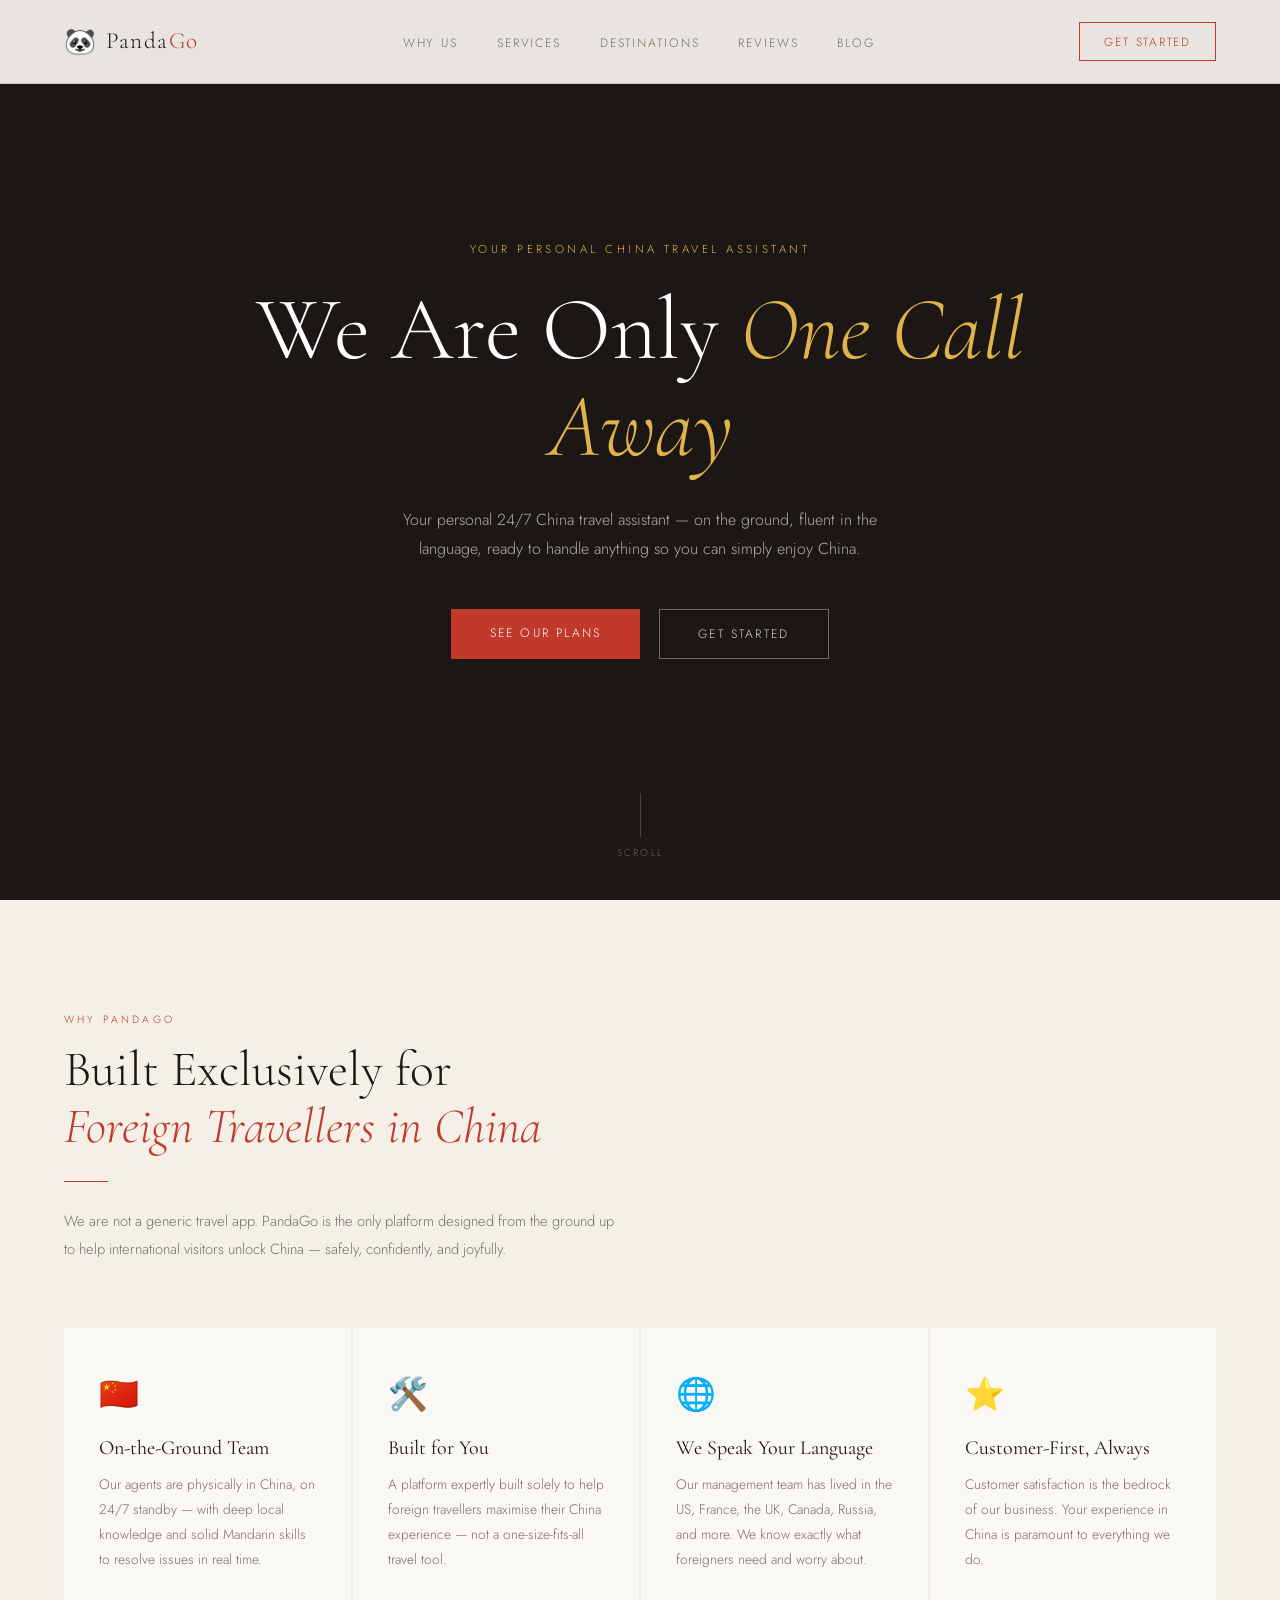
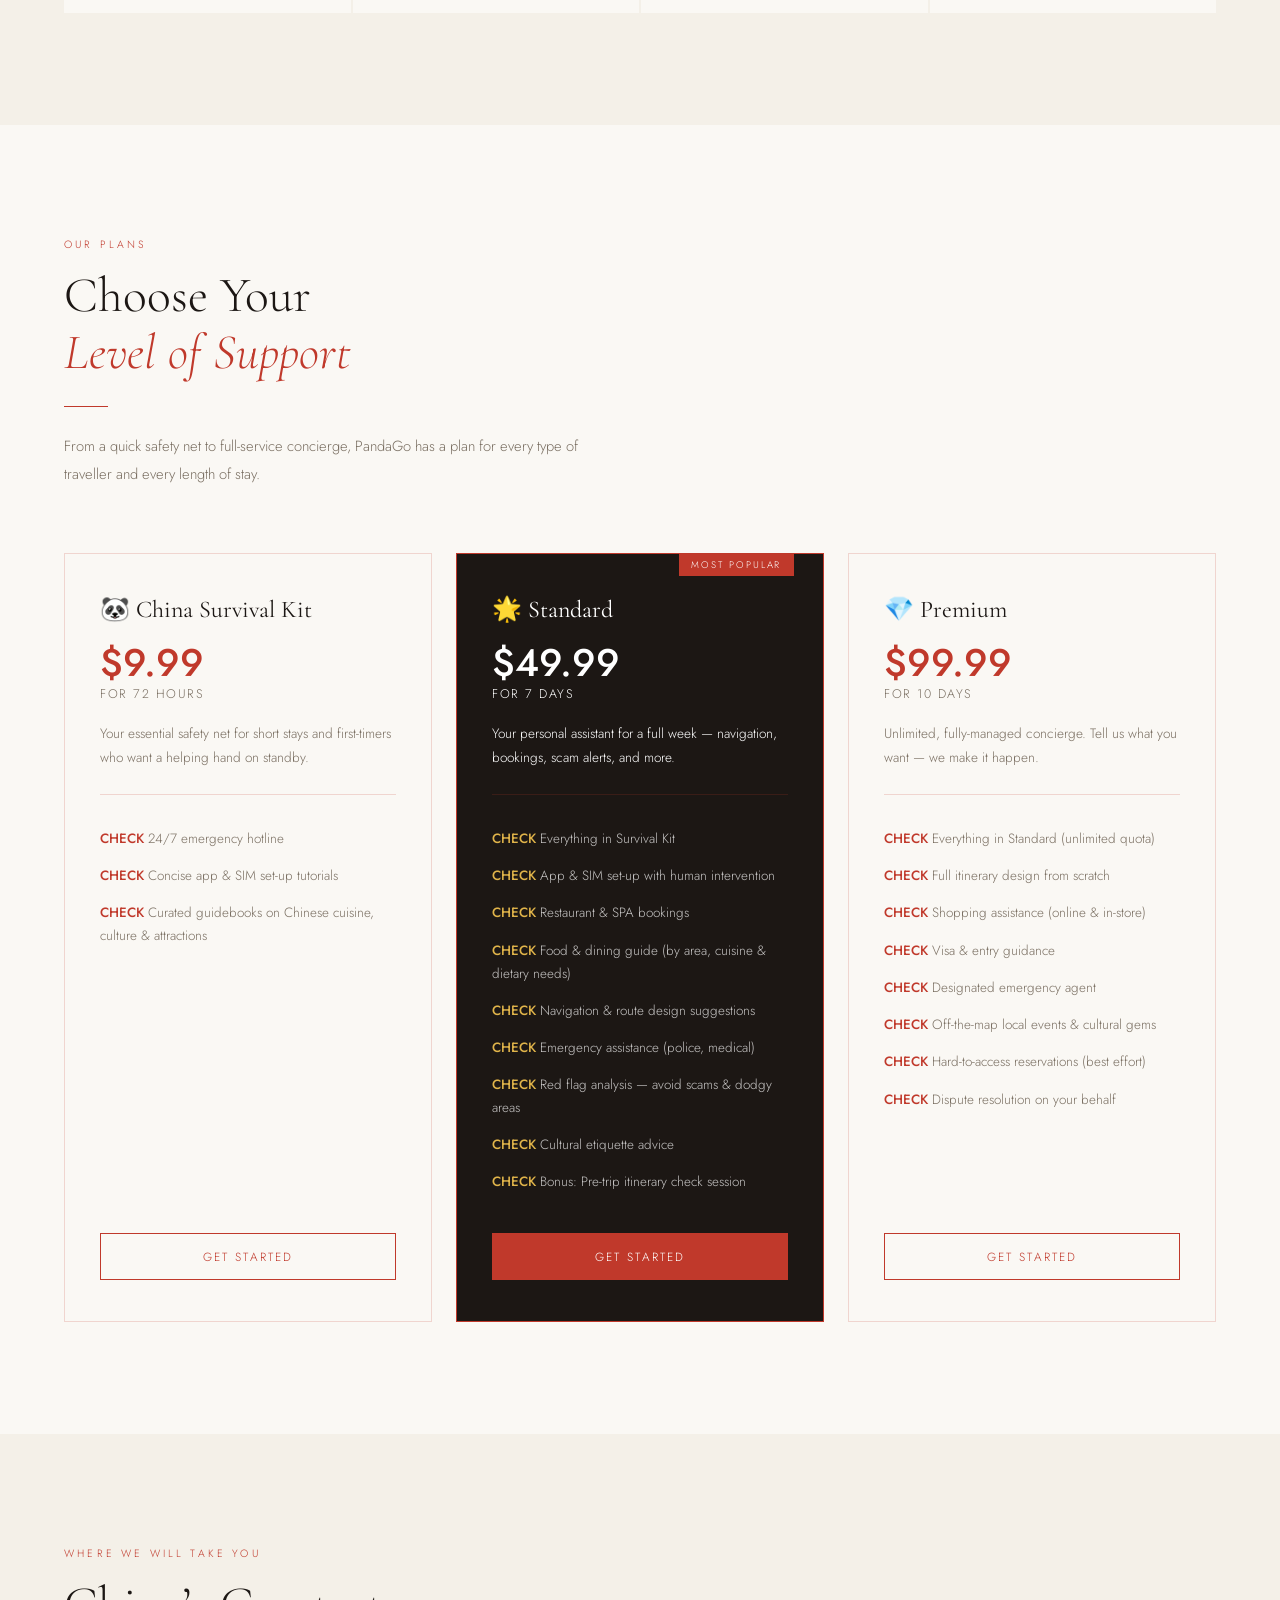
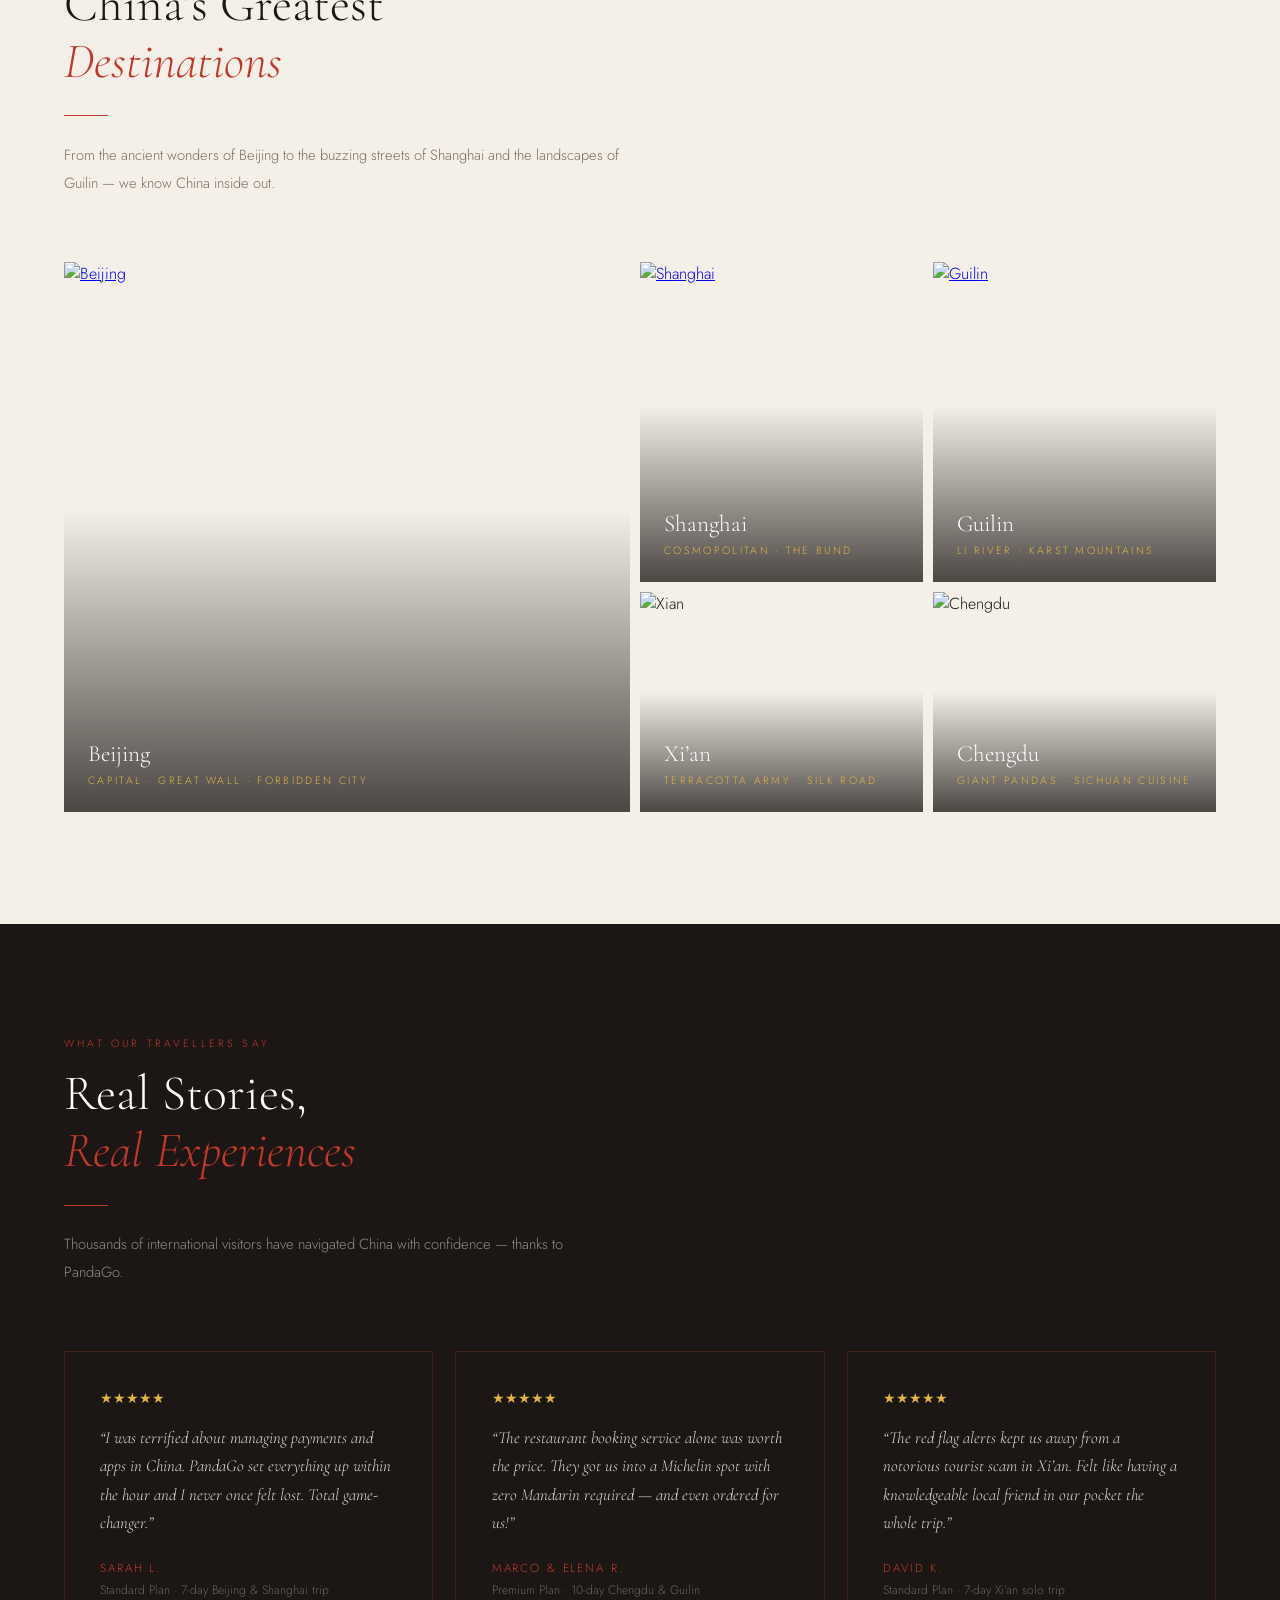
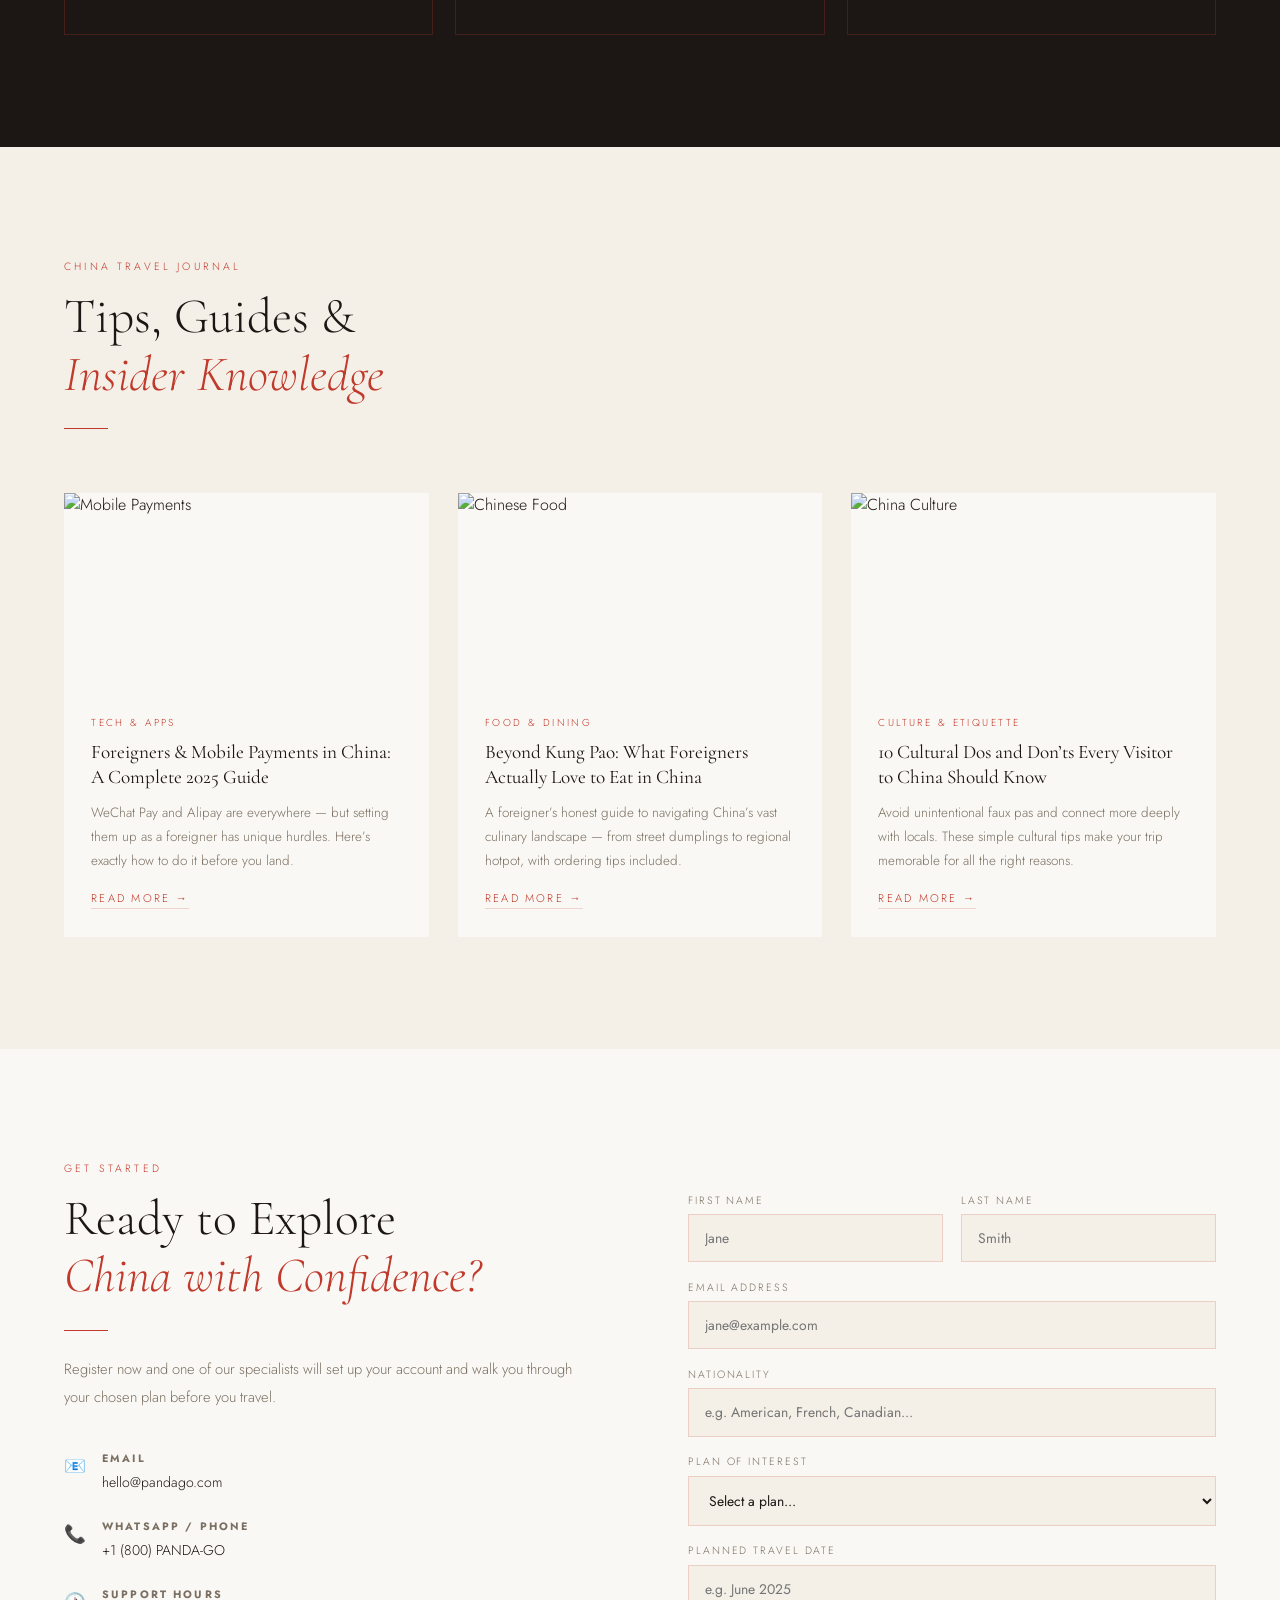
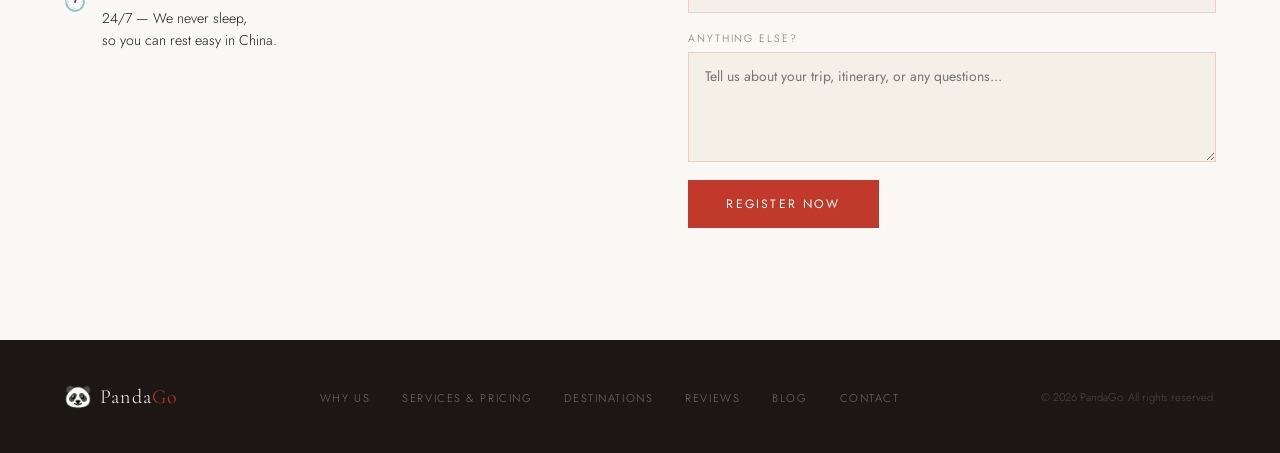
==== index.html @ b2550e53 "Initial website commit: vibe coded." ====
<!DOCTYPE html>
<html lang="en">
<head>
  <meta charset="UTF-8"/>
  <meta name="viewport" content="width=device-width, initial-scale=1.0"/>
  <title>PandaGo — Your 24/7 China Travel Assistant</title>
  <link rel="preconnect" href="https://fonts.googleapis.com"/>
  <link href="https://fonts.googleapis.com/css2?family=Cormorant+Garamond:ital,wght@0,300;0,400;0,600;1,300;1,400&family=Jost:wght@300;400;500&display=swap" rel="stylesheet"/>
  <link rel="stylesheet" href="style.css"/>
</head>
<body>

<nav id="nav">
  <a class="nav-logo" href="#hero">
    <span class="logo-panda">&#x1F43C;</span>
    <span class="logo-text">Panda<span>Go</span></span>
  </a>
  <ul class="nav-links">
    <li><a href="#why">Why Us</a></li>
    <li><a href="#services">Services</a></li>
    <li><a href="#destinations">Destinations</a></li>
    <li><a href="#reviews">Reviews</a></li>
    <li><a href="blog/index.html">Blog</a></li>
  </ul>
  <a class="nav-cta" href="#contact">Get Started</a>
</nav>

<section id="hero">
  <div class="hero-bg"></div>
  <div class="hero-content">
    <p class="hero-eyebrow">Your Personal China Travel Assistant</p>
    <h1 class="hero-title">We Are Only <em>One Call Away</em></h1>
    <p class="hero-sub">Your personal 24/7 China travel assistant &mdash; on the ground, fluent in the language, ready to handle anything so you can simply enjoy China.</p>
    <div class="hero-actions">
      <a class="btn-primary" href="#services">See Our Plans</a>
      <a class="btn-ghost" href="#contact">Get Started</a>
    </div>
  </div>
  <div class="hero-scroll">
    <div class="scroll-line"></div>
    <span>Scroll</span>
  </div>
</section>

<section id="why">
  <span class="section-label">Why PandaGo</span>
  <h2 class="section-title">Built Exclusively for<br/><em>Foreign Travellers in China</em></h2>
  <div class="divider"></div>
  <p class="section-desc">We are not a generic travel app. PandaGo is the only platform designed from the ground up to help international visitors unlock China &mdash; safely, confidently, and joyfully.</p>
  <div class="why-grid">
    <div class="why-card">
      <span class="why-icon">&#x1F1E8;&#x1F1F3;</span>
      <h3>On-the-Ground Team</h3>
      <p>Our agents are physically in China, on 24/7 standby &mdash; with deep local knowledge and solid Mandarin skills to resolve issues in real time.</p>
    </div>
    <div class="why-card">
      <span class="why-icon">&#x1F6E0;&#xFE0F;</span>
      <h3>Built for You</h3>
      <p>A platform expertly built solely to help foreign travellers maximise their China experience &mdash; not a one-size-fits-all travel tool.</p>
    </div>
    <div class="why-card">
      <span class="why-icon">&#x1F310;</span>
      <h3>We Speak Your Language</h3>
      <p>Our management team has lived in the US, France, the UK, Canada, Russia, and more. We know exactly what foreigners need and worry about.</p>
    </div>
    <div class="why-card">
      <span class="why-icon">&#x2B50;</span>
      <h3>Customer-First, Always</h3>
      <p>Customer satisfaction is the bedrock of our business. Your experience in China is paramount to everything we do.</p>
    </div>
  </div>
</section>

<section id="services">
  <span class="section-label">Our Plans</span>
  <h2 class="section-title">Choose Your<br/><em>Level of Support</em></h2>
  <div class="divider"></div>
  <p class="section-desc">From a quick safety net to full-service concierge, PandaGo has a plan for every type of traveller and every length of stay.</p>
  <div class="plans-grid">

    <div class="plan-card">
      <div class="plan-name">&#x1F43C; China Survival Kit</div>
      <div class="plan-price">$9.99</div>
      <div class="plan-period">for 72 hours</div>
      <p class="plan-tagline">Your essential safety net for short stays and first-timers who want a helping hand on standby.</p>
      <ul class="plan-features">
        <li class="plan-feature">24/7 emergency hotline</li>
        <li class="plan-feature">Concise app &amp; SIM set-up tutorials</li>
        <li class="plan-feature">Curated guidebooks on Chinese cuisine, culture &amp; attractions</li>
      </ul>
      <a class="plan-cta" href="#contact">Get Started</a>
    </div>

    <div class="plan-card featured">
      <div class="plan-badge">Most Popular</div>
      <div class="plan-name">&#x1F31F; Standard</div>
      <div class="plan-price">$49.99</div>
      <div class="plan-period">for 7 days</div>
      <p class="plan-tagline">Your personal assistant for a full week &mdash; navigation, bookings, scam alerts, and more.</p>
      <ul class="plan-features">
        <li class="plan-feature">Everything in Survival Kit</li>
        <li class="plan-feature">App &amp; SIM set-up with human intervention</li>
        <li class="plan-feature">Restaurant &amp; SPA bookings</li>
        <li class="plan-feature">Food &amp; dining guide (by area, cuisine &amp; dietary needs)</li>
        <li class="plan-feature">Navigation &amp; route design suggestions</li>
        <li class="plan-feature">Emergency assistance (police, medical)</li>
        <li class="plan-feature">Red flag analysis &mdash; avoid scams &amp; dodgy areas</li>
        <li class="plan-feature">Cultural etiquette advice</li>
        <li class="plan-feature">Bonus: Pre-trip itinerary check session</li>
      </ul>
      <a class="plan-cta" href="#contact">Get Started</a>
    </div>

    <div class="plan-card">
      <div class="plan-name">&#x1F48E; Premium</div>
      <div class="plan-price">$99.99</div>
      <div class="plan-period">for 10 days</div>
      <p class="plan-tagline">Unlimited, fully-managed concierge. Tell us what you want &mdash; we make it happen.</p>
      <ul class="plan-features">
        <li class="plan-feature">Everything in Standard (unlimited quota)</li>
        <li class="plan-feature">Full itinerary design from scratch</li>
        <li class="plan-feature">Shopping assistance (online &amp; in-store)</li>
        <li class="plan-feature">Visa &amp; entry guidance</li>
        <li class="plan-feature">Designated emergency agent</li>
        <li class="plan-feature">Off-the-map local events &amp; cultural gems</li>
        <li class="plan-feature">Hard-to-access reservations (best effort)</li>
        <li class="plan-feature">Dispute resolution on your behalf</li>
      </ul>
      <a class="plan-cta" href="#contact">Get Started</a>
    </div>

  </div>
</section>

<section id="destinations">
  <div>
    <span class="section-label">Where We Will Take You</span>
    <h2 class="section-title">China&rsquo;s Greatest<br/><em>Destinations</em></h2>
    <div class="divider"></div>
    <p class="section-desc">From the ancient wonders of Beijing to the buzzing streets of Shanghai and the landscapes of Guilin &mdash; we know China inside out.</p>
  </div>
  <div class="dest-grid">
    <a href="destinations/beijing.html" class="dest-card">
      <img src="https://images.unsplash.com/photo-1508804185872-d7badad00f7d?w=900&q=80" alt="Beijing"/>
      <div class="dest-overlay">
        <div class="dest-name">Beijing</div>
        <div class="dest-tag">Capital &middot; Great Wall &middot; Forbidden City</div>
      </div>
    </a>
    <a href="destinations/shanghai.html" class="dest-card">
      <img src="https://images.unsplash.com/photo-1538428494232-9c0d8a3ab403?w=600&q=80" alt="Shanghai"/>
      <div class="dest-overlay">
        <div class="dest-name">Shanghai</div>
        <div class="dest-tag">Cosmopolitan &middot; The Bund</div>
      </div>
    </a>
    <a href="destinations/guilin.html" class="dest-card">
      <img src="https://images.unsplash.com/photo-1518548419970-58e3b4079ab2?w=600&q=80" alt="Guilin"/>
      <div class="dest-overlay">
        <div class="dest-name">Guilin</div>
        <div class="dest-tag">Li River &middot; Karst Mountains</div>
      </div>
    </a>
    <div class="dest-card">
      <img src="https://images.unsplash.com/photo-1547981609-4b6bfe67ca0b?w=600&q=80" alt="Xian"/>
      <div class="dest-overlay">
        <div class="dest-name">Xi&rsquo;an</div>
        <div class="dest-tag">Terracotta Army &middot; Silk Road</div>
      </div>
    </div>
    <div class="dest-card">
      <img src="https://images.unsplash.com/photo-1563492065599-3520f775eeed?w=600&q=80" alt="Chengdu"/>
      <div class="dest-overlay">
        <div class="dest-name">Chengdu</div>
        <div class="dest-tag">Giant Pandas &middot; Sichuan Cuisine</div>
      </div>
    </div>
  </div>
</section>

<section id="reviews">
  <span class="section-label">What Our Travellers Say</span>
  <h2 class="section-title">Real Stories,<br/><em>Real Experiences</em></h2>
  <div class="divider"></div>
  <p class="section-desc">Thousands of international visitors have navigated China with confidence &mdash; thanks to PandaGo.</p>
  <div class="reviews-grid">
    <div class="review-card">
      <div class="review-stars">&#9733;&#9733;&#9733;&#9733;&#9733;</div>
      <p class="review-text">&ldquo;I was terrified about managing payments and apps in China. PandaGo set everything up within the hour and I never once felt lost. Total game-changer.&rdquo;</p>
      <div class="review-author">Sarah L.</div>
      <div class="review-trip">Standard Plan &middot; 7-day Beijing &amp; Shanghai trip</div>
    </div>
    <div class="review-card">
      <div class="review-stars">&#9733;&#9733;&#9733;&#9733;&#9733;</div>
      <p class="review-text">&ldquo;The restaurant booking service alone was worth the price. They got us into a Michelin spot with zero Mandarin required &mdash; and even ordered for us!&rdquo;</p>
      <div class="review-author">Marco &amp; Elena R.</div>
      <div class="review-trip">Premium Plan &middot; 10-day Chengdu &amp; Guilin</div>
    </div>
    <div class="review-card">
      <div class="review-stars">&#9733;&#9733;&#9733;&#9733;&#9733;</div>
      <p class="review-text">&ldquo;The red flag alerts kept us away from a notorious tourist scam in Xi&rsquo;an. Felt like having a knowledgeable local friend in our pocket the whole trip.&rdquo;</p>
      <div class="review-author">David K.</div>
      <div class="review-trip">Standard Plan &middot; 7-day Xi&rsquo;an solo trip</div>
    </div>
  </div>
</section>

<section id="blog">
  <span class="section-label">China Travel Journal</span>
  <h2 class="section-title">Tips, Guides &amp;<br/><em>Insider Knowledge</em></h2>
  <div class="divider"></div>
  <div class="blog-grid">
    <div class="blog-card">
      <img class="blog-img" src="https://images.unsplash.com/photo-1526129318478-62ed807ebdf9?w=600&q=80" alt="Mobile Payments"/>
      <div class="blog-body">
        <span class="blog-cat">Tech &amp; Apps</span>
        <h3 class="blog-title">Foreigners &amp; Mobile Payments in China: A Complete 2025 Guide</h3>
        <p class="blog-excerpt">WeChat Pay and Alipay are everywhere &mdash; but setting them up as a foreigner has unique hurdles. Here&rsquo;s exactly how to do it before you land.</p>
        <a class="blog-link" href="blog/mobile-payments.html">Read More &rarr;</a>
      </div>
    </div>
    <div class="blog-card">
      <img class="blog-img" src="https://images.unsplash.com/photo-1563245372-f21724e3856d?w=600&q=80" alt="Chinese Food"/>
      <div class="blog-body">
        <span class="blog-cat">Food &amp; Dining</span>
        <h3 class="blog-title">Beyond Kung Pao: What Foreigners Actually Love to Eat in China</h3>
        <p class="blog-excerpt">A foreigner&rsquo;s honest guide to navigating China&rsquo;s vast culinary landscape &mdash; from street dumplings to regional hotpot, with ordering tips included.</p>
        <a class="blog-link" href="#">Read More &rarr;</a>
      </div>
    </div>
    <div class="blog-card">
      <img class="blog-img" src="https://images.unsplash.com/photo-1547981609-4b6bfe67ca0b?w=600&q=80" alt="China Culture"/>
      <div class="blog-body">
        <span class="blog-cat">Culture &amp; Etiquette</span>
        <h3 class="blog-title">10 Cultural Dos and Don&rsquo;ts Every Visitor to China Should Know</h3>
        <p class="blog-excerpt">Avoid unintentional faux pas and connect more deeply with locals. These simple cultural tips make your trip memorable for all the right reasons.</p>
        <a class="blog-link" href="#">Read More &rarr;</a>
      </div>
    </div>
  </div>
</section>

<section id="contact">
  <div class="contact-inner">
    <div>
      <span class="section-label">Get Started</span>
      <h2 class="section-title">Ready to Explore<br/><em>China with Confidence?</em></h2>
      <div class="divider"></div>
      <p class="section-desc">Register now and one of our specialists will set up your account and walk you through your chosen plan before you travel.</p>
      <br/>
      <div class="contact-info">
        <div class="contact-detail">
          <span class="contact-icon">&#x1F4E7;</span>
          <div>
            <h4>Email</h4>
            <p>hello@pandago.com</p>
          </div>
        </div>
        <div class="contact-detail">
          <span class="contact-icon">&#x1F4DE;</span>
          <div>
            <h4>WhatsApp / Phone</h4>
            <p>+1 (800) PANDA-GO</p>
          </div>
        </div>
        <div class="contact-detail">
          <span class="contact-icon">&#x1F550;</span>
          <div>
            <h4>Support Hours</h4>
            <p>24/7 &mdash; We never sleep,<br/>so you can rest easy in China.</p>
          </div>
        </div>
      </div>
    </div>
    <div>
      <form class="contact-form" onsubmit="handleSubmit(event)">
        <div class="form-row">
          <div class="form-group">
            <label for="fname">First Name</label>
            <input type="text" id="fname" placeholder="Jane" required/>
          </div>
          <div class="form-group">
            <label for="lname">Last Name</label>
            <input type="text" id="lname" placeholder="Smith" required/>
          </div>
        </div>
        <div class="form-group">
          <label for="email">Email Address</label>
          <input type="email" id="email" placeholder="jane@example.com" required/>
        </div>
        <div class="form-group">
          <label for="nationality">Nationality</label>
          <input type="text" id="nationality" placeholder="e.g. American, French, Canadian..."/>
        </div>
        <div class="form-group">
          <label for="plan">Plan of Interest</label>
          <select id="plan">
            <option value="">Select a plan...</option>
            <option>China Survival Kit -- $9.99 / 72 hrs</option>
            <option>Standard -- $49.99 / 7 days</option>
            <option>Premium -- $99.99 / 10 days</option>
            <option>Not sure yet -- help me choose</option>
          </select>
        </div>
        <div class="form-group">
          <label for="travel-date">Planned Travel Date</label>
          <input type="text" id="travel-date" placeholder="e.g. June 2025"/>
        </div>
        <div class="form-group">
          <label for="message">Anything Else?</label>
          <textarea id="message" placeholder="Tell us about your trip, itinerary, or any questions..."></textarea>
        </div>
        <button type="submit" class="btn-primary" style="align-self:flex-start;">Register Now</button>
      </form>
    </div>
  </div>
</section>

<footer>
  <div class="footer-logo">
    <span class="logo-panda">&#x1F43C;</span>
    <span class="logo-text">Panda<span>Go</span></span>
  </div>
  <ul class="footer-links">
    <li><a href="#why">Why Us</a></li>
    <li><a href="#services">Services &amp; Pricing</a></li>
    <li><a href="#destinations">Destinations</a></li>
    <li><a href="#reviews">Reviews</a></li>
    <li><a href="blog/index.html">Blog</a></li>
    <li><a href="#contact">Contact</a></li>
  </ul>
  <p class="footer-copy">&copy; 2026 PandaGo. All rights reserved.</p>
</footer>

<script>
  window.addEventListener('scroll', () => {
    document.querySelector('nav').style.padding =
      window.scrollY > 60 ? '0.9rem 4rem' : '1.4rem 4rem';
  });

  const observer = new IntersectionObserver(entries => {
    entries.forEach(e => {
      if (e.isIntersecting) {
        e.target.style.opacity = '1';
        e.target.style.transform = 'translateY(0)';
      }
    });
  }, { threshold: 0.1 });

  document.querySelectorAll('.why-card, .plan-card, .review-card, .blog-card, .dest-card').forEach(el => {
    el.style.opacity = '0';
    el.style.transform = 'translateY(22px)';
    el.style.transition = 'opacity 0.55s ease, transform 0.55s ease, border-color 0.3s, box-shadow 0.3s';
    observer.observe(el);
  });

  function handleSubmit(e) {
    e.preventDefault();
    const btn = e.target.querySelector('button[type="submit"]');
    btn.textContent = 'Registration Sent!';
    btn.style.background = '#3a8a5a';
    btn.disabled = true;
  }
</script>
</body>
</html>
---- style.css ----
*, *::before, *::after { box-sizing: border-box; margin: 0; padding: 0; }
:root {
  --red:      #c0392b;
  --red-deep: #962d23;
  --red-soft: #e8534a;
  --gold:     #c9962b;
  --gold-lt:  #e0b44a;
  --ink:      #1c1714;
  --cream:    #faf8f4;
  --sand:     #f4f0e8;
  --muted:    #7a6f62;
  --border:   rgba(192,57,43,0.18);
  --ff-d: 'Cormorant Garamond', Georgia, serif;
  --ff-b: 'Jost', sans-serif;
}
html { scroll-behavior: smooth; }
body { background: var(--cream); color: var(--ink); font-family: var(--ff-b); font-weight: 300; overflow-x: hidden; }

nav {
  position: fixed; top: 0; left: 0; right: 0; z-index: 100;
  display: flex; align-items: center; justify-content: space-between;
  padding: 1.4rem 4rem;
  background: rgba(250,248,244,0.92); backdrop-filter: blur(14px);
  border-bottom: 1px solid var(--border); transition: padding 0.3s;
}
.nav-logo { display: flex; align-items: center; gap: 0.6rem; text-decoration: none; }
.logo-panda { font-size: 1.6rem; line-height: 1; }
.logo-text { font-family: var(--ff-d); font-size: 1.45rem; color: var(--ink); letter-spacing: 0.06em; }
.logo-text span { color: var(--red); }
.nav-links { display: flex; gap: 2.4rem; list-style: none; }
.nav-links a { font-size: 0.76rem; letter-spacing: 0.16em; text-transform: uppercase; color: var(--muted); text-decoration: none; transition: color 0.2s; }
.nav-links a:hover { color: var(--red); }
.nav-cta { font-size: 0.74rem; letter-spacing: 0.15em; text-transform: uppercase; padding: 0.6rem 1.5rem; border: 1px solid var(--red); color: var(--red); background: transparent; text-decoration: none; transition: background 0.2s, color 0.2s; }
.nav-cta:hover { background: var(--red); color: #fff; }

#hero { min-height: 100vh; display: grid; place-items: center; position: relative; overflow: hidden; background: var(--ink); }
.hero-bg {
  position: absolute; inset: 0;
  background: linear-gradient(150deg, rgba(28,23,20,0.72) 30%, rgba(28,23,20,0.2) 100%), url('https://images.unsplash.com/photo-1508804185872-d7badad00f7d?w=1600&q=80') center/cover no-repeat;
  animation: subtle-zoom 20s ease-in-out infinite alternate;
}
@keyframes subtle-zoom { from { transform: scale(1); } to { transform: scale(1.06); } }
.hero-content { position: relative; z-index: 2; text-align: center; padding: 2rem; max-width: 860px; }
.hero-eyebrow { font-size: 0.72rem; letter-spacing: 0.3em; text-transform: uppercase; color: var(--gold-lt); margin-bottom: 1.6rem; animation: fade-up 1s 0.1s both; }
.hero-title { font-family: var(--ff-d); font-weight: 300; font-size: clamp(2.6rem, 7vw, 6rem); color: #fff; line-height: 1.08; margin-bottom: 1.8rem; animation: fade-up 1s 0.25s both; }
.hero-title em { font-style: italic; color: var(--gold-lt); }
.hero-sub { font-size: 1rem; color: rgba(255,255,255,0.65); max-width: 520px; margin: 0 auto 2.8rem; line-height: 1.85; animation: fade-up 1s 0.4s both; }
.hero-actions { display: flex; gap: 1.2rem; justify-content: center; flex-wrap: wrap; animation: fade-up 1s 0.55s both; }
@keyframes fade-up { from { opacity:0; transform:translateY(28px); } to { opacity:1; transform:translateY(0); } }
.btn-primary { padding: 0.95rem 2.4rem; background: var(--red); color: #fff; font-family: var(--ff-b); font-size: 0.76rem; letter-spacing: 0.18em; text-transform: uppercase; text-decoration: none; border: none; cursor: pointer; transition: background 0.2s, transform 0.2s; }
.btn-primary:hover { background: var(--red-soft); transform: translateY(-2px); }
.btn-ghost { padding: 0.95rem 2.4rem; border: 1px solid rgba(255,255,255,0.35); color: rgba(255,255,255,0.8); font-family: var(--ff-b); font-size: 0.76rem; letter-spacing: 0.18em; text-transform: uppercase; text-decoration: none; background: transparent; transition: border-color 0.2s, color 0.2s; }
.btn-ghost:hover { border-color: var(--gold-lt); color: var(--gold-lt); }
.hero-scroll { position: absolute; bottom: 2.5rem; left: 50%; transform: translateX(-50%); display: flex; flex-direction: column; align-items: center; gap: 0.5rem; color: rgba(255,255,255,0.35); font-size: 0.62rem; letter-spacing: 0.22em; text-transform: uppercase; }
.scroll-line { width: 1px; height: 44px; background: rgba(255,255,255,0.2); animation: scroll-pulse 2s ease-in-out infinite; }
@keyframes scroll-pulse { 0%,100%{opacity:0.25} 50%{opacity:1} }

section { padding: 7rem 4rem; }
.section-label { font-size: 0.66rem; letter-spacing: 0.3em; text-transform: uppercase; color: var(--red); margin-bottom: 0.9rem; display: block; }
.section-title { font-family: var(--ff-d); font-weight: 300; font-size: clamp(2rem, 4vw, 3.1rem); line-height: 1.15; color: var(--ink); margin-bottom: 1.2rem; }
.section-title em { font-style: italic; color: var(--red); }
.section-desc { font-size: 0.92rem; line-height: 1.9; color: var(--muted); max-width: 560px; }
.divider { width: 44px; height: 1px; background: var(--red); margin: 1.6rem 0; }

#why { background: var(--sand); }
.why-grid { display: grid; grid-template-columns: repeat(auto-fit, minmax(240px,1fr)); gap: 2px; margin-top: 4rem; }
.why-card { background: var(--cream); padding: 2.6rem 2.2rem; border-top: 2px solid transparent; transition: border-color 0.3s, transform 0.3s; }
.why-card:hover { border-color: var(--red); transform: translateY(-4px); }
.why-icon { font-size: 2rem; margin-bottom: 1.2rem; display: block; }
.why-card h3 { font-family: var(--ff-d); font-size: 1.25rem; font-weight: 400; margin-bottom: 0.7rem; }
.why-card p { font-size: 0.86rem; line-height: 1.82; color: var(--muted); }

#services { background: var(--cream); }
.plans-grid { display: grid; grid-template-columns: repeat(auto-fit, minmax(280px,1fr)); gap: 1.5rem; margin-top: 4rem; }
.plan-card { border: 1px solid var(--border); padding: 2.6rem 2.2rem; position: relative; transition: transform 0.3s, box-shadow 0.3s; display: flex; flex-direction: column; }
.plan-card:hover { transform: translateY(-6px); box-shadow: 0 16px 40px rgba(192,57,43,0.1); }
.plan-card.featured { background: var(--ink); border-color: var(--red); }
.plan-card.featured .plan-name, .plan-card.featured .plan-price, .plan-card.featured .plan-period, .plan-card.featured .plan-tagline { color: #fff; }
.plan-card.featured .plan-feature { color: rgba(255,255,255,0.75); }
.plan-card.featured .plan-feature::before { color: var(--gold-lt); }
.plan-badge { position: absolute; top: -1px; right: 1.8rem; background: var(--red); color: #fff; font-size: 0.6rem; letter-spacing: 0.2em; text-transform: uppercase; padding: 0.3rem 0.8rem; }
.plan-name { font-family: var(--ff-d); font-size: 1.5rem; font-weight: 400; margin-bottom: 0.4rem; color: var(--ink); }
.plan-price { font-size: 2.4rem; font-weight: 500; color: var(--red); line-height: 1; margin: 0.8rem 0 0.2rem; }
.plan-period { font-size: 0.78rem; letter-spacing: 0.12em; color: var(--muted); text-transform: uppercase; margin-bottom: 1.2rem; }
.plan-tagline { font-size: 0.85rem; line-height: 1.7; color: var(--muted); margin-bottom: 1.6rem; padding-bottom: 1.6rem; border-bottom: 1px solid var(--border); }
.plan-features { list-style: none; flex: 1; margin-bottom: 2rem; }
.plan-feature { font-size: 0.84rem; line-height: 1.7; color: var(--muted); padding: 0.45rem 0; }
.plan-feature::before { content: "CHECK "; color: var(--red); font-weight: 500; }
.plan-cta { display: block; text-align: center; padding: 0.85rem; font-size: 0.74rem; letter-spacing: 0.18em; text-transform: uppercase; text-decoration: none; border: 1px solid var(--red); color: var(--red); transition: background 0.2s, color 0.2s; }
.plan-cta:hover, .plan-card.featured .plan-cta { background: var(--red); color: #fff; }
.plan-card.featured .plan-cta:hover { background: var(--red-soft); border-color: var(--red-soft); }

#destinations { background: var(--sand); }
.dest-grid { display: grid; grid-template-columns: 2fr 1fr 1fr; grid-template-rows: 320px 220px; gap: 10px; margin-top: 4rem; }
.dest-card { position: relative; overflow: hidden; cursor: pointer; }
.dest-card:first-child { grid-row: 1/3; }
.dest-card img { width:100%; height:100%; object-fit:cover; transition:transform 0.6s ease; }
.dest-card:hover img { transform:scale(1.07); }
.dest-overlay { position:absolute; inset:0; background:linear-gradient(to top,rgba(28,23,20,.78) 0%,transparent 55%); display:flex; flex-direction:column; justify-content:flex-end; padding:1.5rem; }
.dest-name { font-family:var(--ff-d); font-size:1.45rem; color:#fff; font-weight:300; }
.dest-tag { font-size:0.66rem; letter-spacing:0.22em; text-transform:uppercase; color:var(--gold-lt); margin-top:0.3rem; }

#reviews { background: var(--ink); }
#reviews .section-title { color: #fff; }
#reviews .section-desc { color: rgba(255,255,255,0.5); }
.reviews-grid { display:grid; grid-template-columns:repeat(auto-fit,minmax(280px,1fr)); gap:1.4rem; margin-top:4rem; }
.review-card { border:1px solid rgba(192,57,43,0.25); padding:2.2rem; }
.review-stars { color:var(--gold-lt); font-size:0.85rem; margin-bottom:1rem; }
.review-text { font-family:var(--ff-d); font-style:italic; font-size:1.05rem; line-height:1.7; color:rgba(255,255,255,0.85); margin-bottom:1.4rem; }
.review-author { font-size:0.73rem; letter-spacing:0.16em; text-transform:uppercase; color:var(--red); }
.review-trip { font-size:0.76rem; color:rgba(255,255,255,0.33); margin-top:0.3rem; }

#blog { background: var(--sand); }
.blog-grid { display:grid; grid-template-columns:repeat(auto-fit,minmax(290px,1fr)); gap:1.8rem; margin-top:4rem; }
.blog-card { background:var(--cream); overflow:hidden; }
.blog-img { width:100%; height:195px; object-fit:cover; display:block; transition:transform 0.5s; }
.blog-card:hover .blog-img { transform:scale(1.05); }
.blog-body { padding:1.7rem; }
.blog-cat { font-size:0.63rem; letter-spacing:0.24em; text-transform:uppercase; color:var(--red); margin-bottom:0.6rem; display:block; }
.blog-title { font-family:var(--ff-d); font-size:1.2rem; font-weight:400; line-height:1.3; color:var(--ink); margin-bottom:0.7rem; }
.blog-excerpt { font-size:0.84rem; line-height:1.78; color:var(--muted); }
.blog-link { display:inline-block; margin-top:1.1rem; font-size:0.7rem; letter-spacing:0.2em; text-transform:uppercase; color:var(--red); text-decoration:none; border-bottom:1px solid var(--border); padding-bottom:2px; }
.blog-link:hover { border-color:var(--red); }

#contact { background: var(--cream); }
.contact-inner { display:grid; grid-template-columns:1fr 1fr; gap:6rem; align-items:start; }
.contact-form { display:flex; flex-direction:column; gap:1.1rem; margin-top:2rem; }
.form-row { display:grid; grid-template-columns:1fr 1fr; gap:1.1rem; }
.form-group { display:flex; flex-direction:column; gap:0.4rem; }
.form-group label { font-size:0.66rem; letter-spacing:0.18em; text-transform:uppercase; color:var(--muted); }
.form-group input, .form-group select, .form-group textarea { background:var(--sand); border:1px solid var(--border); padding:0.82rem 1rem; font-family:var(--ff-b); font-size:0.87rem; color:var(--ink); outline:none; transition:border-color 0.2s; }
.form-group input:focus, .form-group select:focus, .form-group textarea:focus { border-color:var(--red); }
.form-group textarea { resize:vertical; min-height:110px; }
.contact-info { padding-top:1rem; }
.contact-detail { display:flex; gap:1rem; align-items:flex-start; margin-bottom:1.6rem; }
.contact-icon { color:var(--red); font-size:1.1rem; flex-shrink:0; margin-top:2px; }
.contact-detail h4 { font-size:0.67rem; letter-spacing:0.2em; text-transform:uppercase; color:var(--muted); margin-bottom:0.3rem; }
.contact-detail p { font-size:0.88rem; color:var(--ink); line-height:1.6; }

footer { background:var(--ink); padding:2.8rem 4rem; display:flex; align-items:center; justify-content:space-between; flex-wrap:wrap; gap:1.5rem; }
.footer-logo { display:flex; align-items:center; gap:0.5rem; }
.footer-logo .logo-panda { font-size:1.4rem; }
.footer-logo .logo-text { font-family:var(--ff-d); font-size:1.25rem; color:#fff; }
.footer-logo .logo-text span { color:var(--red); }
.footer-links { display:flex; gap:2rem; list-style:none; flex-wrap:wrap; }
.footer-links a { font-size:0.7rem; letter-spacing:0.14em; text-transform:uppercase; color:rgba(255,255,255,0.38); text-decoration:none; transition:color 0.2s; }
.footer-links a:hover { color:var(--red); }
.footer-copy { font-size:0.7rem; color:rgba(255,255,255,0.22); }

@media(max-width:900px){
  nav { padding:1.1rem 1.8rem; }
  .nav-links { display:none; }
  section { padding:5rem 2rem; }
  .dest-grid { grid-template-columns:1fr 1fr; grid-template-rows:auto; }
  .dest-card:first-child { grid-row:auto; grid-column:1/3; height:240px; }
  .contact-inner { grid-template-columns:1fr; gap:3rem; }
  .form-row { grid-template-columns:1fr; }
  footer { flex-direction:column; text-align:center; padding:2.2rem 2rem; }
}
@media(max-width:600px){
  .dest-grid { grid-template-columns:1fr; }
  .dest-card:first-child { grid-column:auto; height:210px; }
}
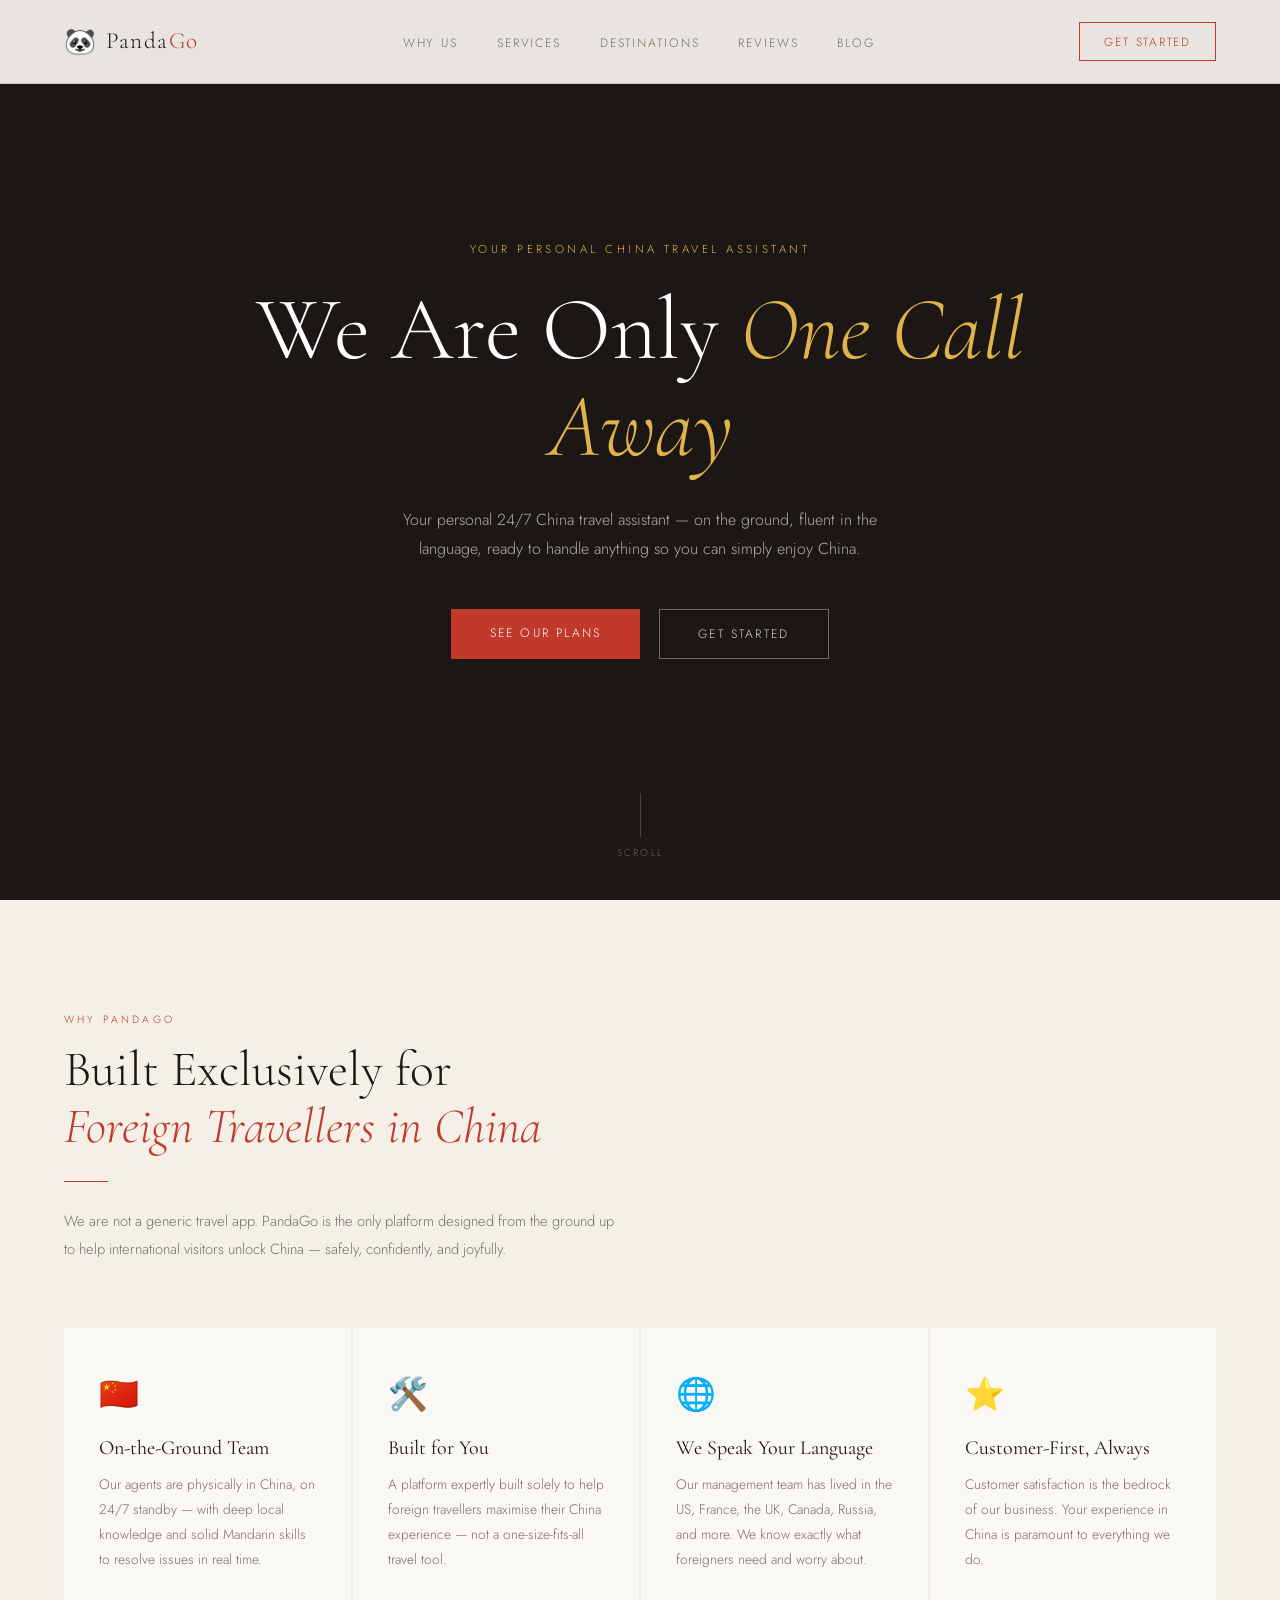
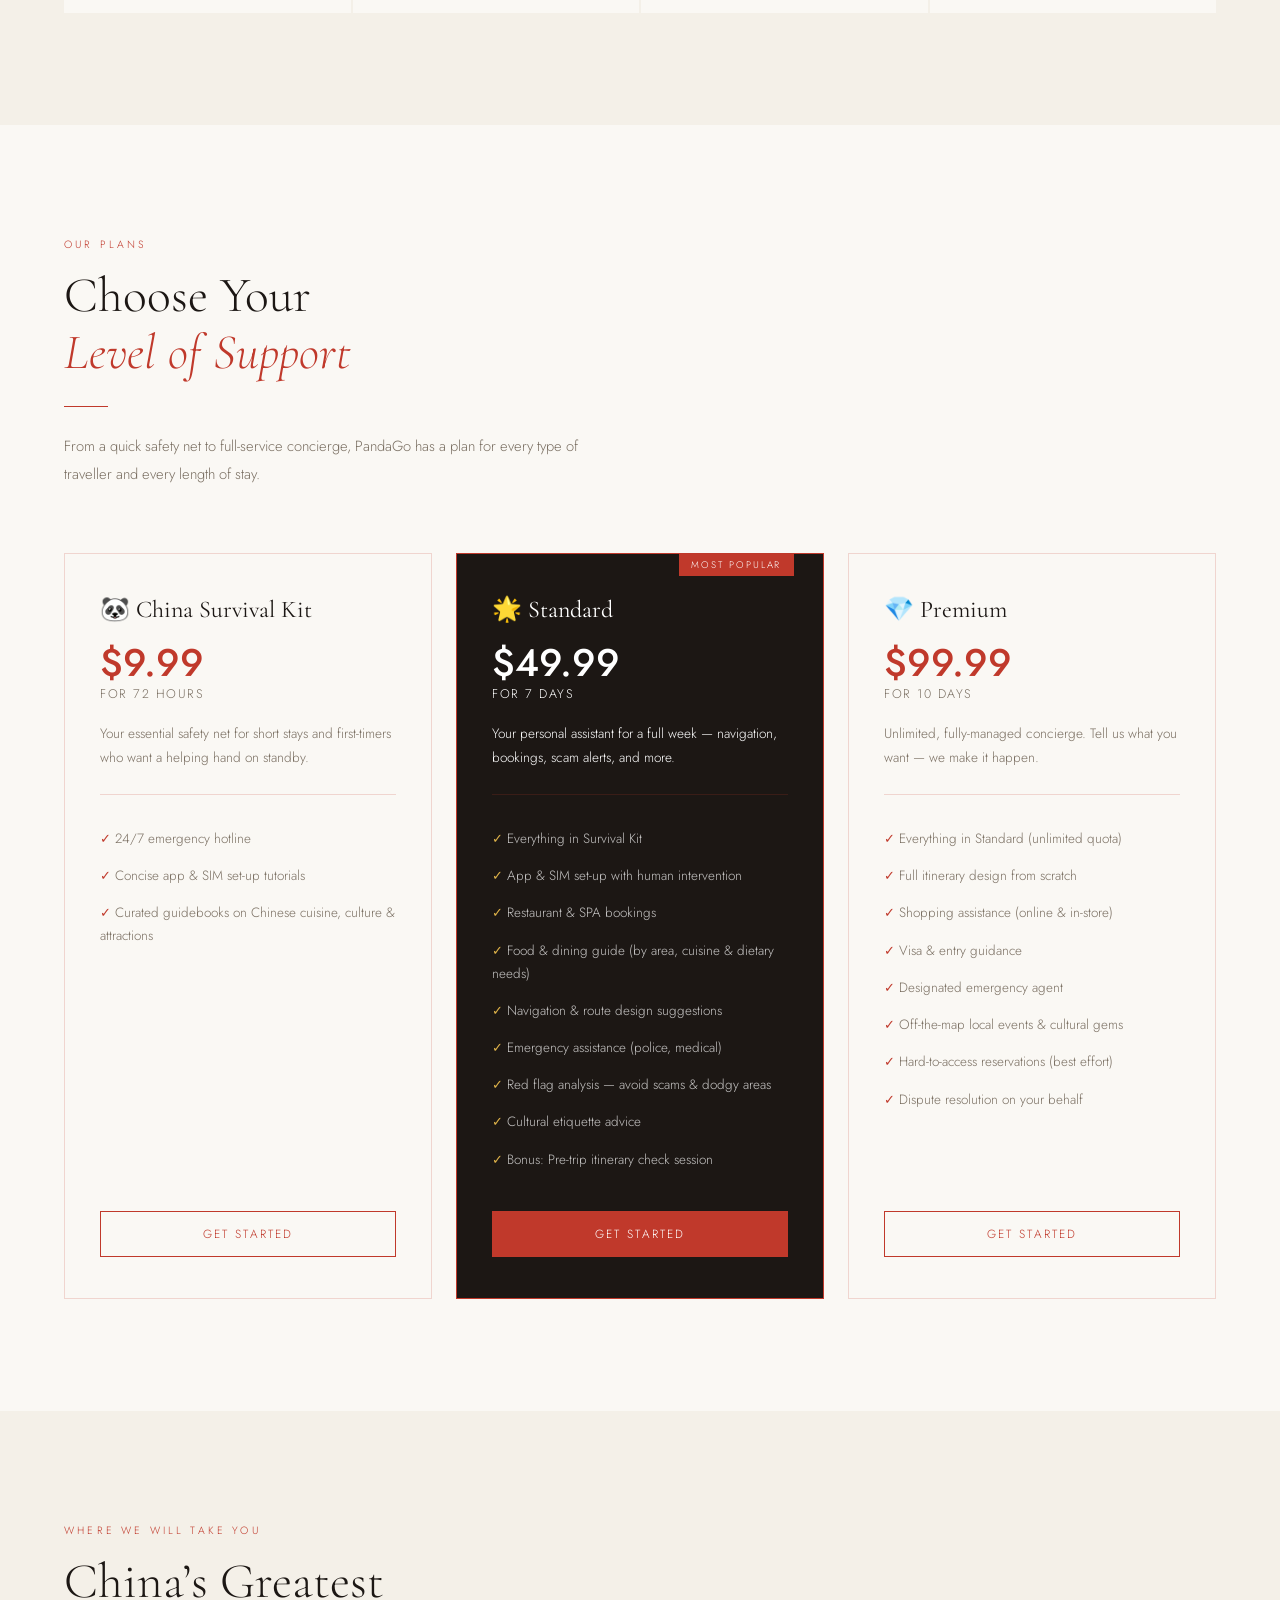
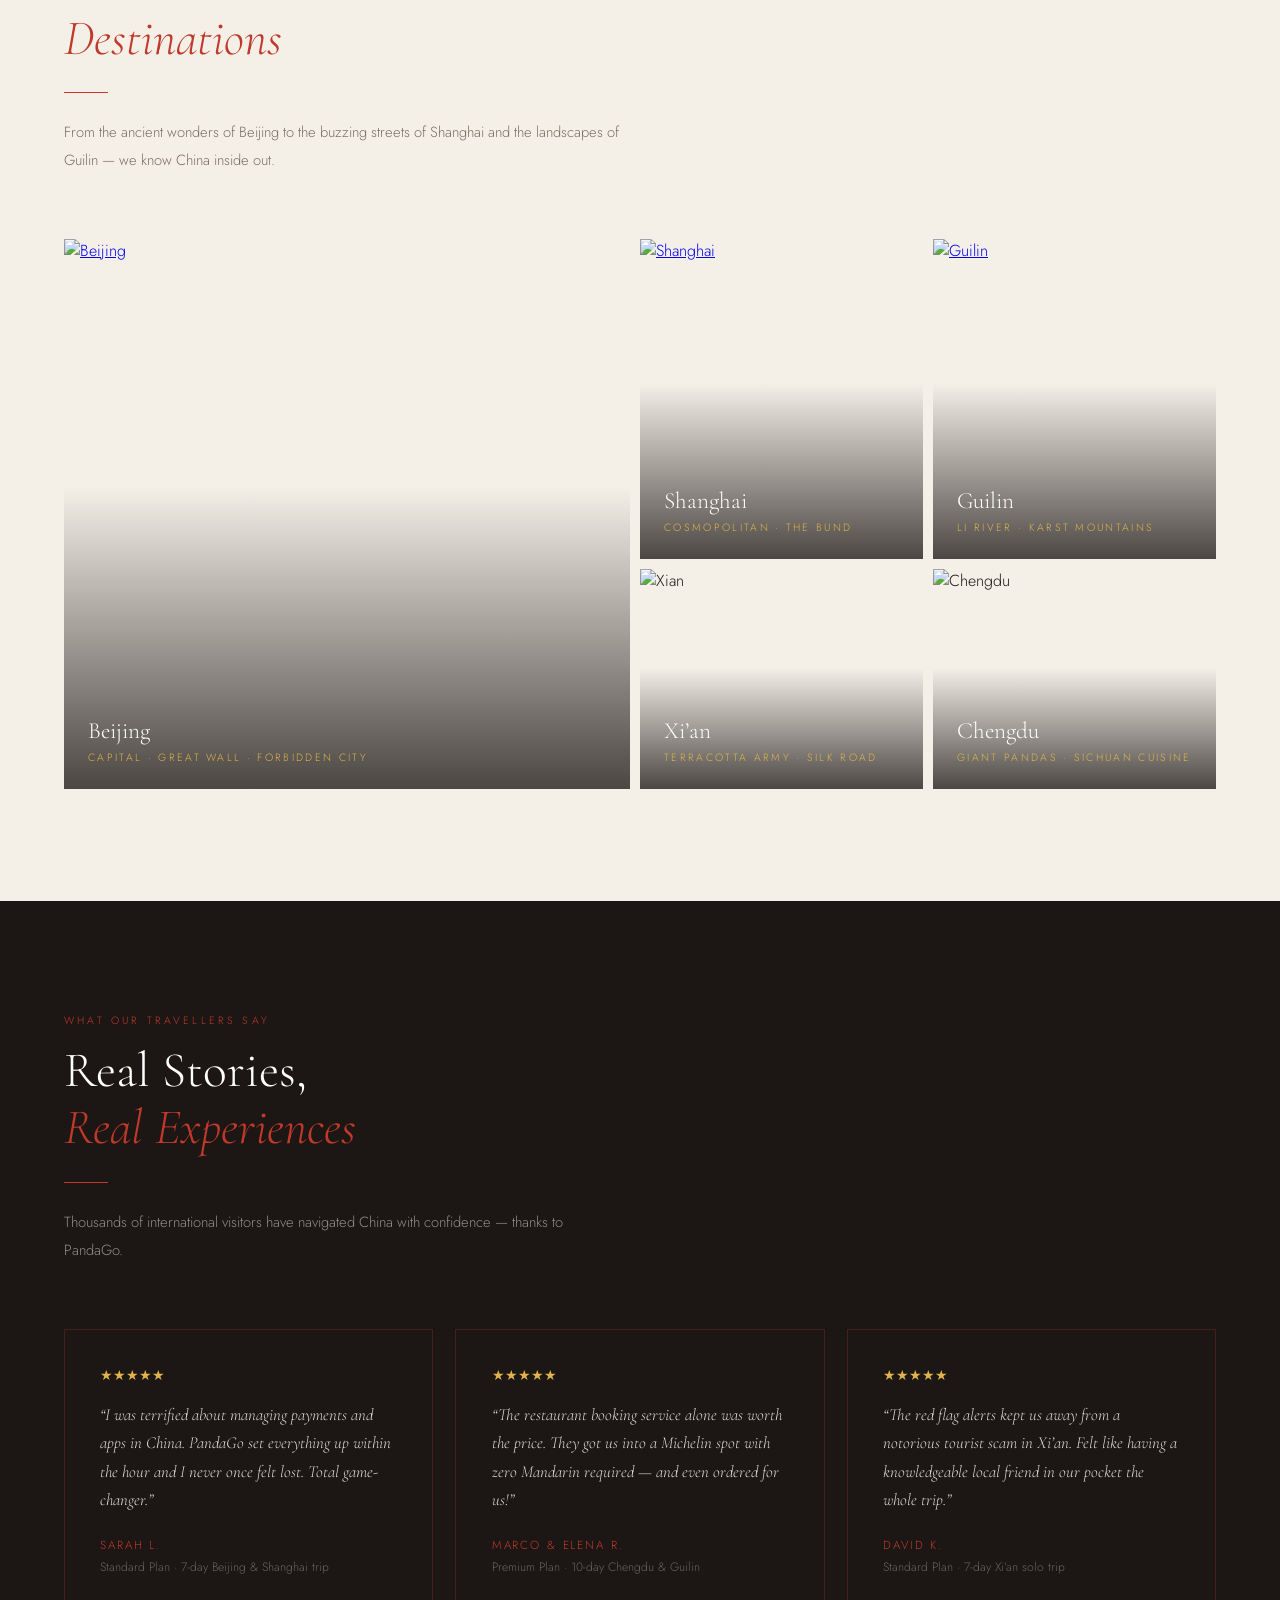
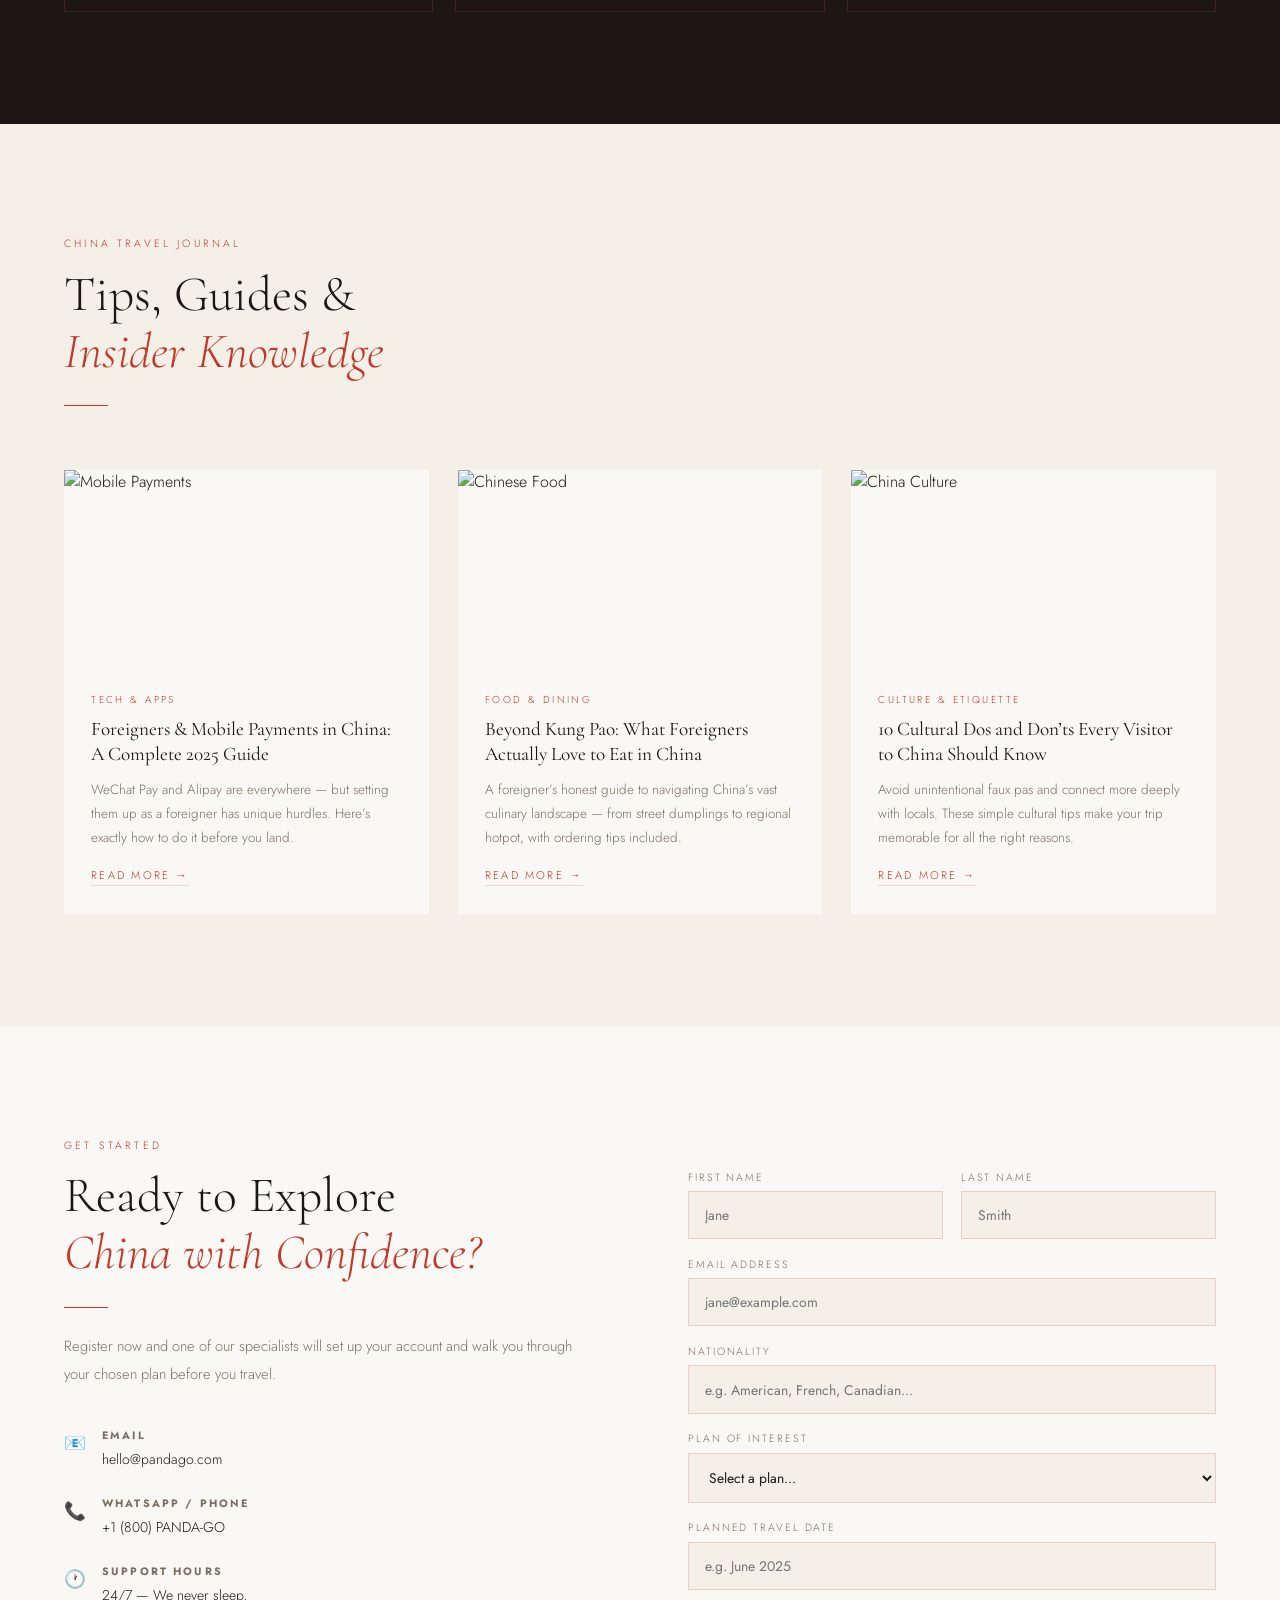
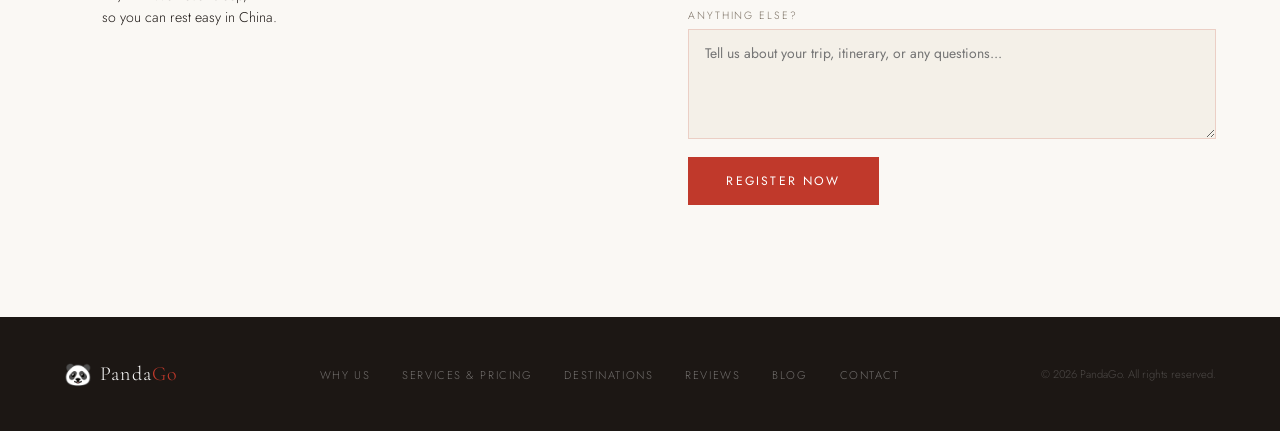
==== commit 29e24c7d: "Small changes to index.html and style.css" ====
--- a/index.html
+++ b/index.html
@@ -4,6 +4,7 @@
   <meta charset="UTF-8"/>
   <meta name="viewport" content="width=device-width, initial-scale=1.0"/>
   <title>PandaGo — Your 24/7 China Travel Assistant</title>
+  <link rel="icon" href="data:image/svg+xml,<svg xmlns=%22http://www.w3.org/2000/svg%22 viewBox=%220 0 100 100%22><text y=%22.9em%22 font-size=%2290%22>🐼</text></svg>">
   <link rel="preconnect" href="https://fonts.googleapis.com"/>
   <link href="https://fonts.googleapis.com/css2?family=Cormorant+Garamond:ital,wght@0,300;0,400;0,600;1,300;1,400&family=Jost:wght@300;400;500&display=swap" rel="stylesheet"/>
   <link rel="stylesheet" href="style.css"/>
--- a/style.css
+++ b/style.css
@@ -85,7 +85,7 @@
 .plan-tagline { font-size: 0.85rem; line-height: 1.7; color: var(--muted); margin-bottom: 1.6rem; padding-bottom: 1.6rem; border-bottom: 1px solid var(--border); }
 .plan-features { list-style: none; flex: 1; margin-bottom: 2rem; }
 .plan-feature { font-size: 0.84rem; line-height: 1.7; color: var(--muted); padding: 0.45rem 0; }
-.plan-feature::before { content: "CHECK "; color: var(--red); font-weight: 500; }
+.plan-feature::before { content: "✓ "; color: var(--red); font-weight: 500; }
 .plan-cta { display: block; text-align: center; padding: 0.85rem; font-size: 0.74rem; letter-spacing: 0.18em; text-transform: uppercase; text-decoration: none; border: 1px solid var(--red); color: var(--red); transition: background 0.2s, color 0.2s; }
 .plan-cta:hover, .plan-card.featured .plan-cta { background: var(--red); color: #fff; }
 .plan-card.featured .plan-cta:hover { background: var(--red-soft); border-color: var(--red-soft); }
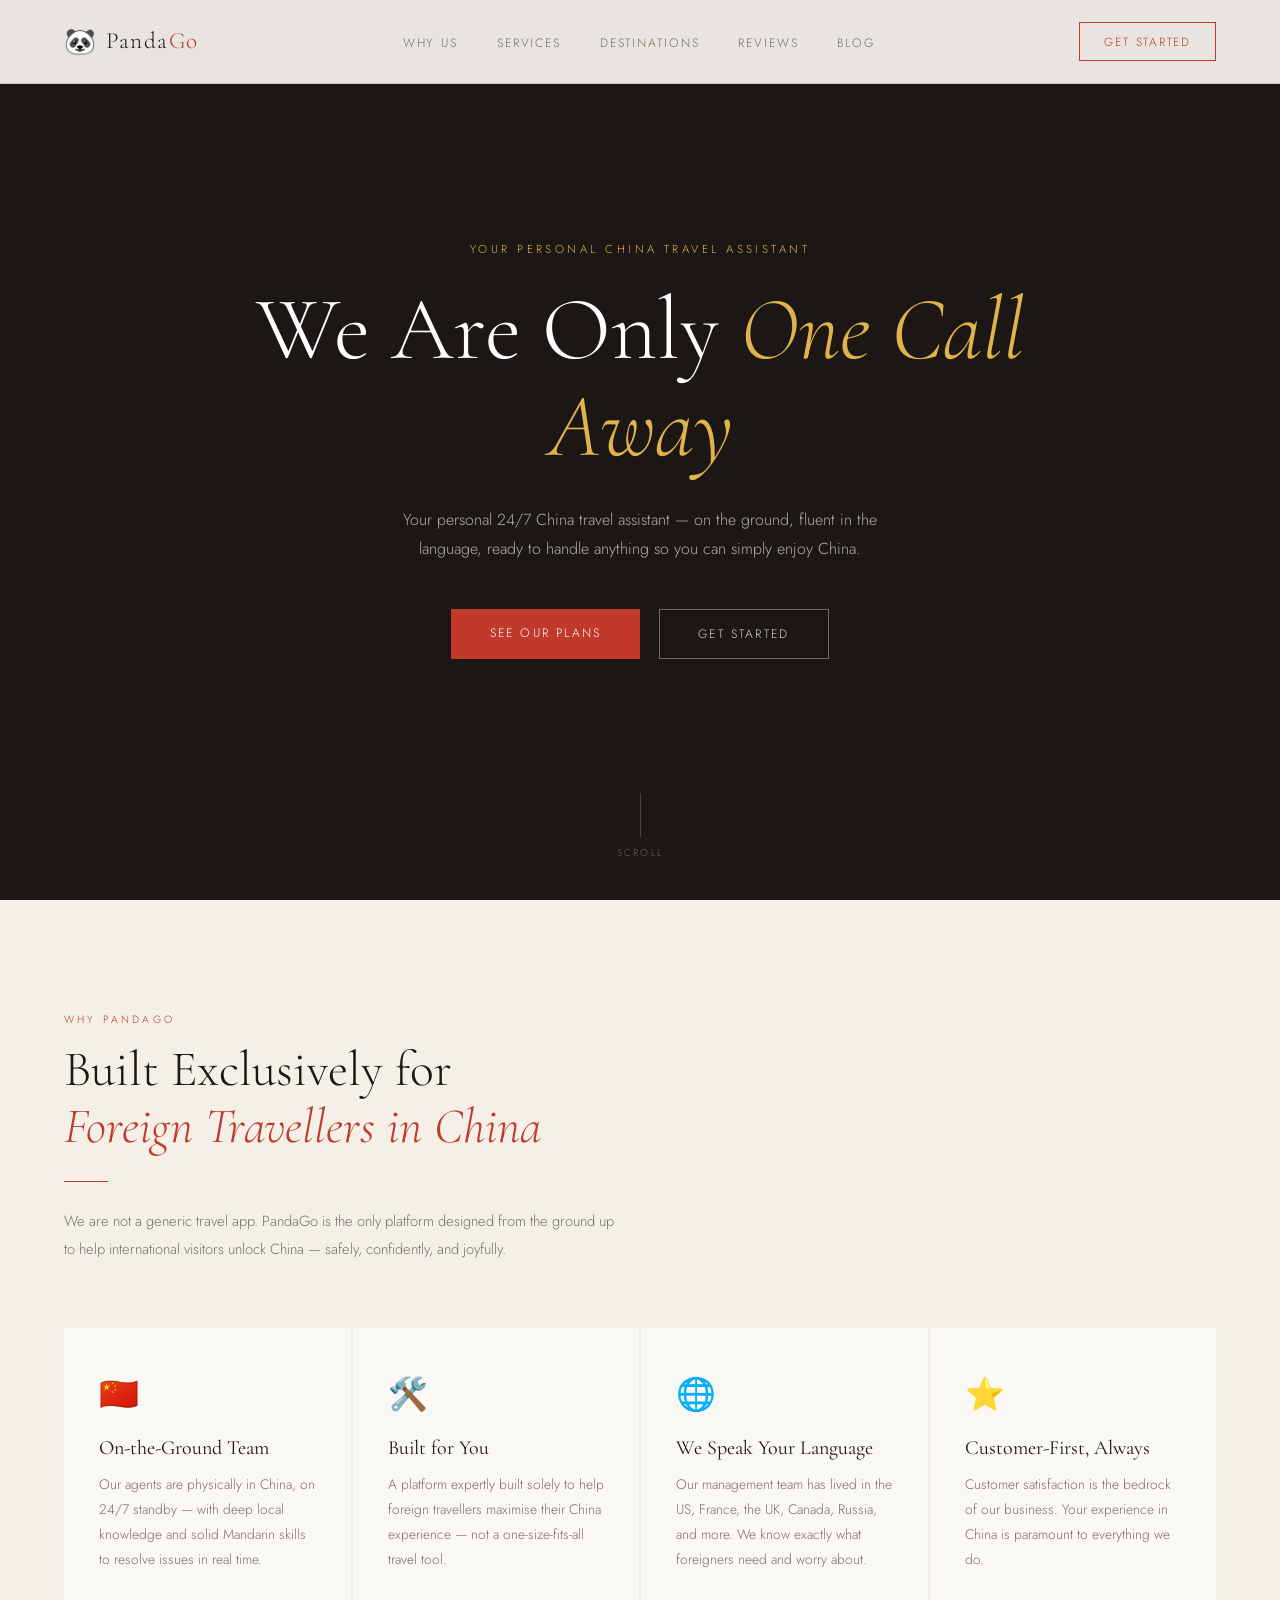
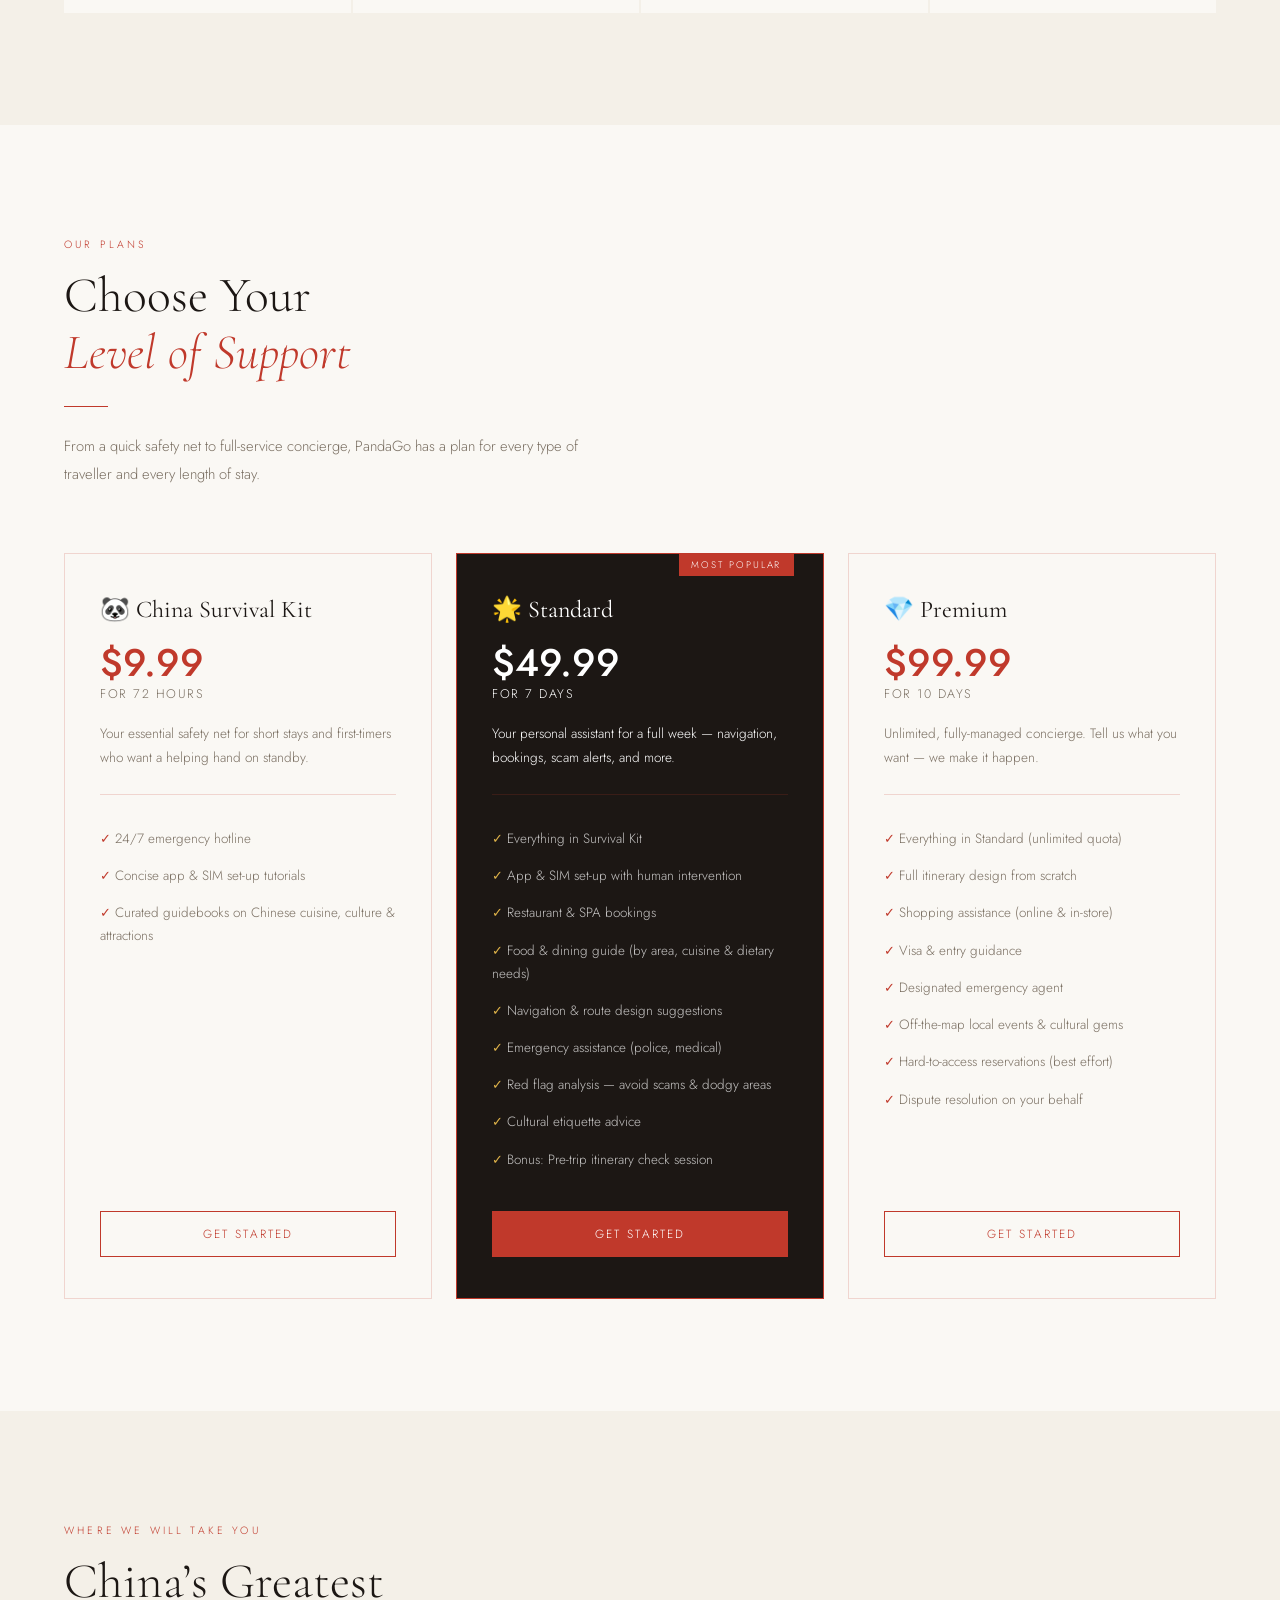
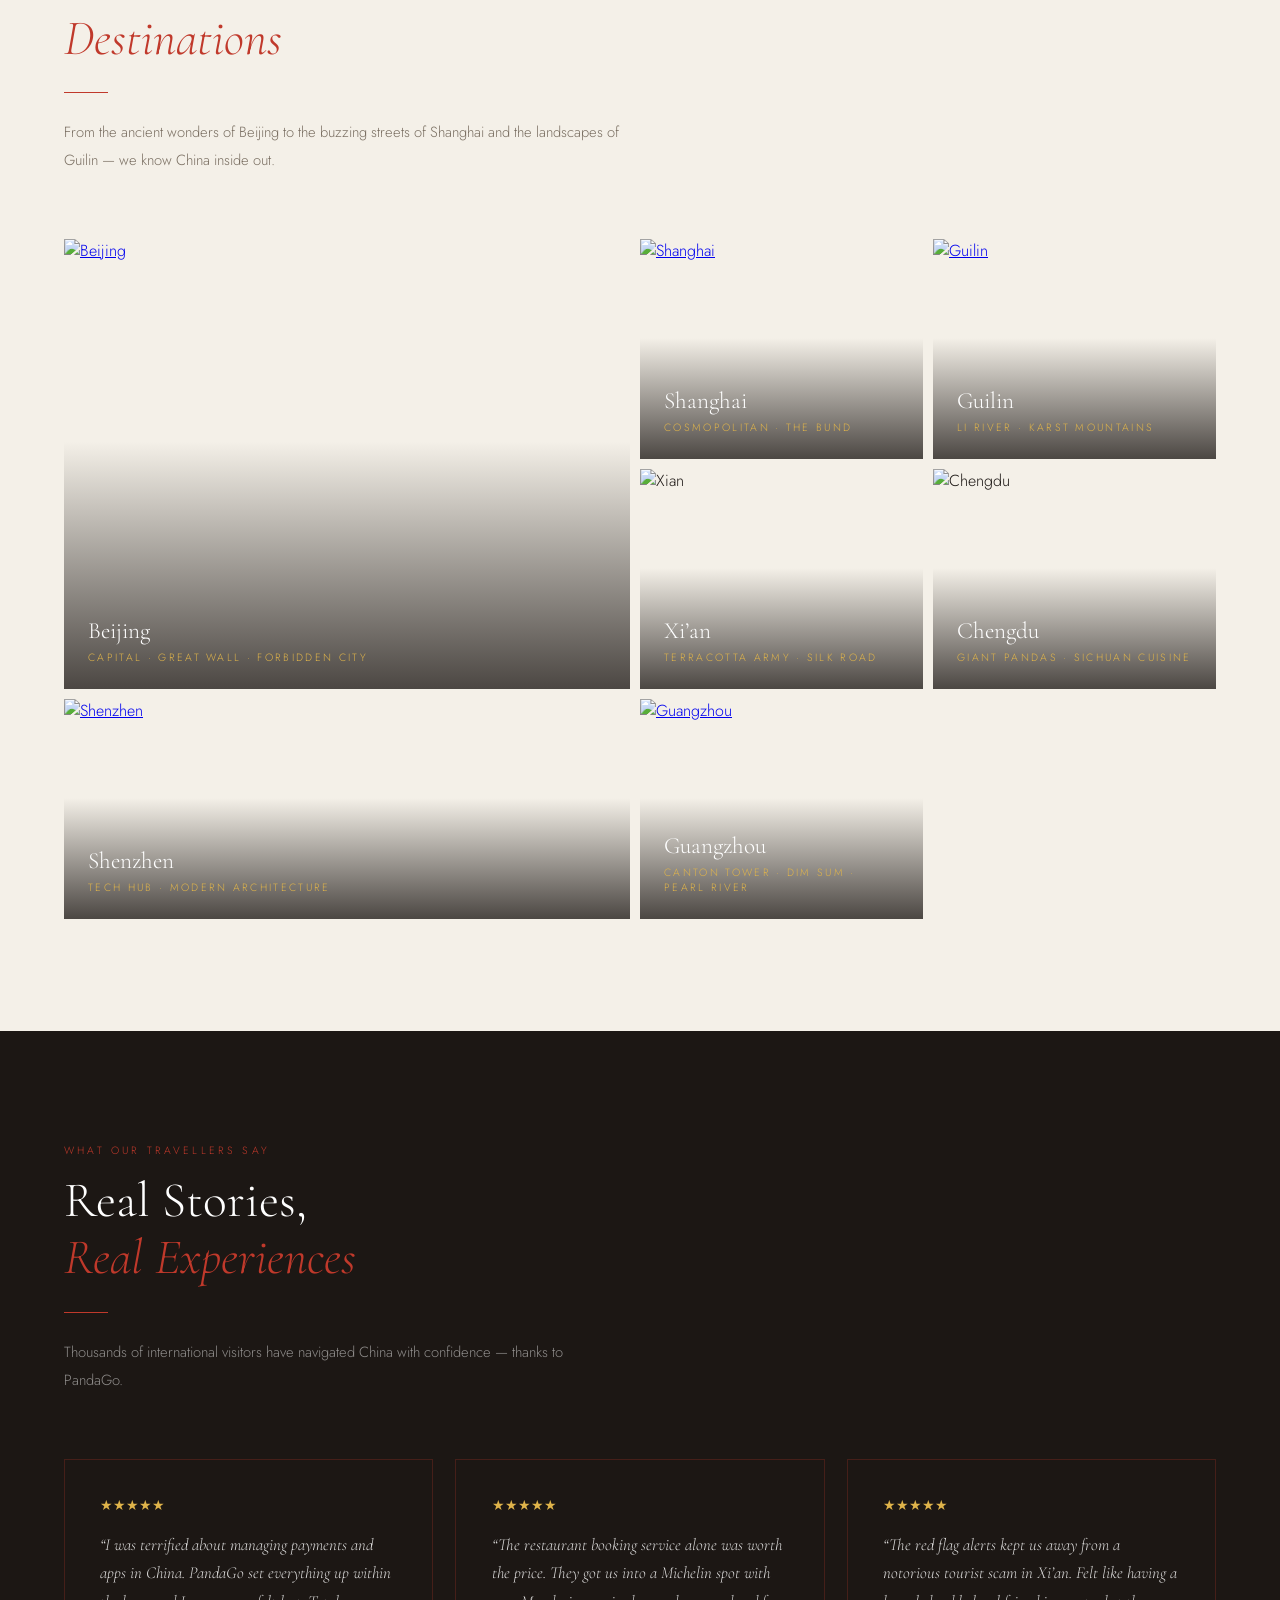
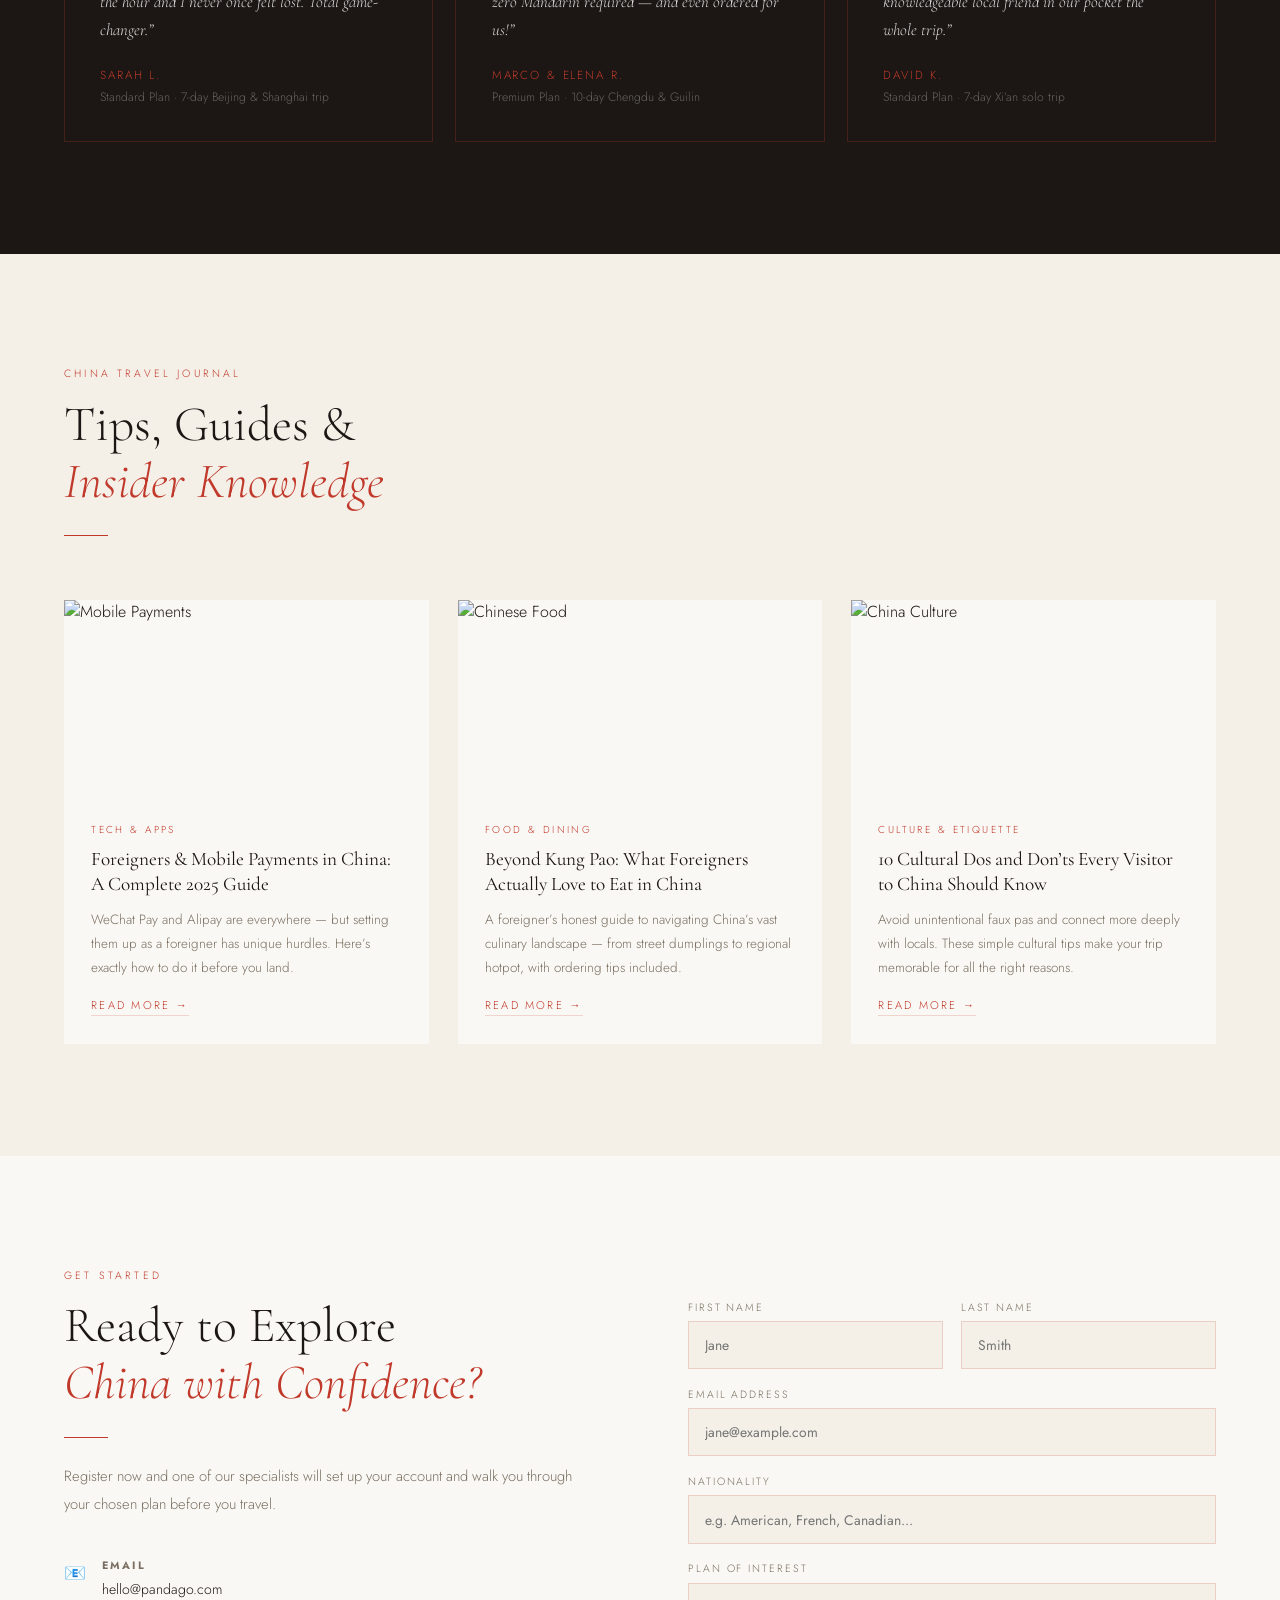
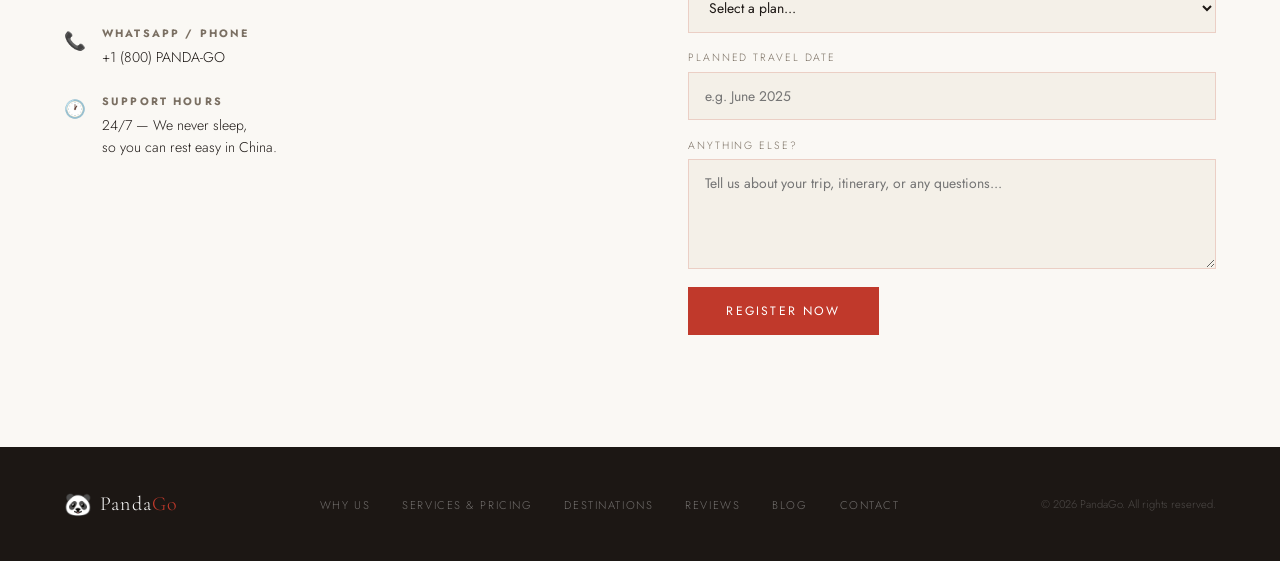
==== commit c761f6a0: "added shenzhen and guangzhou destination pages" ====
--- a/index.html
+++ b/index.html
@@ -176,6 +176,20 @@
         <div class="dest-tag">Giant Pandas &middot; Sichuan Cuisine</div>
       </div>
     </div>
+    <a href="destinations/shenzhen.html" class="dest-card">
+      <img src="https://images.unsplash.com/photo-1522614288668-a697127e9b21?auto=format&fit=crop&q=80&w=1200" alt="Shenzhen"/>
+      <div class="dest-overlay">
+        <div class="dest-name">Shenzhen</div>
+        <div class="dest-tag">Tech Hub &middot; Modern Architecture</div>
+      </div>
+    </a>
+    <a href="destinations/guangzhou.html" class="dest-card">
+      <img src="https://images.unsplash.com/photo-1575041764111-b407991d6826?auto=format&fit=crop&q=80&w=1200" alt="Guangzhou"/>
+      <div class="dest-overlay">
+        <div class="dest-name">Guangzhou</div>
+        <div class="dest-tag">Canton Tower &middot; Dim Sum &middot; Pearl River</div>
+      </div>
+    </a>
   </div>
 </section>
 
--- a/style.css
+++ b/style.css
@@ -91,9 +91,9 @@
 .plan-card.featured .plan-cta:hover { background: var(--red-soft); border-color: var(--red-soft); }
 
 #destinations { background: var(--sand); }
-.dest-grid { display: grid; grid-template-columns: 2fr 1fr 1fr; grid-template-rows: 320px 220px; gap: 10px; margin-top: 4rem; }
+.dest-grid { display: grid; grid-template-columns: 2fr 1fr 1fr; grid-auto-rows: 220px; gap: 10px; margin-top: 4rem; }
+.dest-grid > *:first-child { grid-row: span 2; grid-template-rows: 320px 220px; } /* First item is taller */
 .dest-card { position: relative; overflow: hidden; cursor: pointer; }
-.dest-card:first-child { grid-row: 1/3; }
 .dest-card img { width:100%; height:100%; object-fit:cover; transition:transform 0.6s ease; }
 .dest-card:hover img { transform:scale(1.07); }
 .dest-overlay { position:absolute; inset:0; background:linear-gradient(to top,rgba(28,23,20,.78) 0%,transparent 55%); display:flex; flex-direction:column; justify-content:flex-end; padding:1.5rem; }
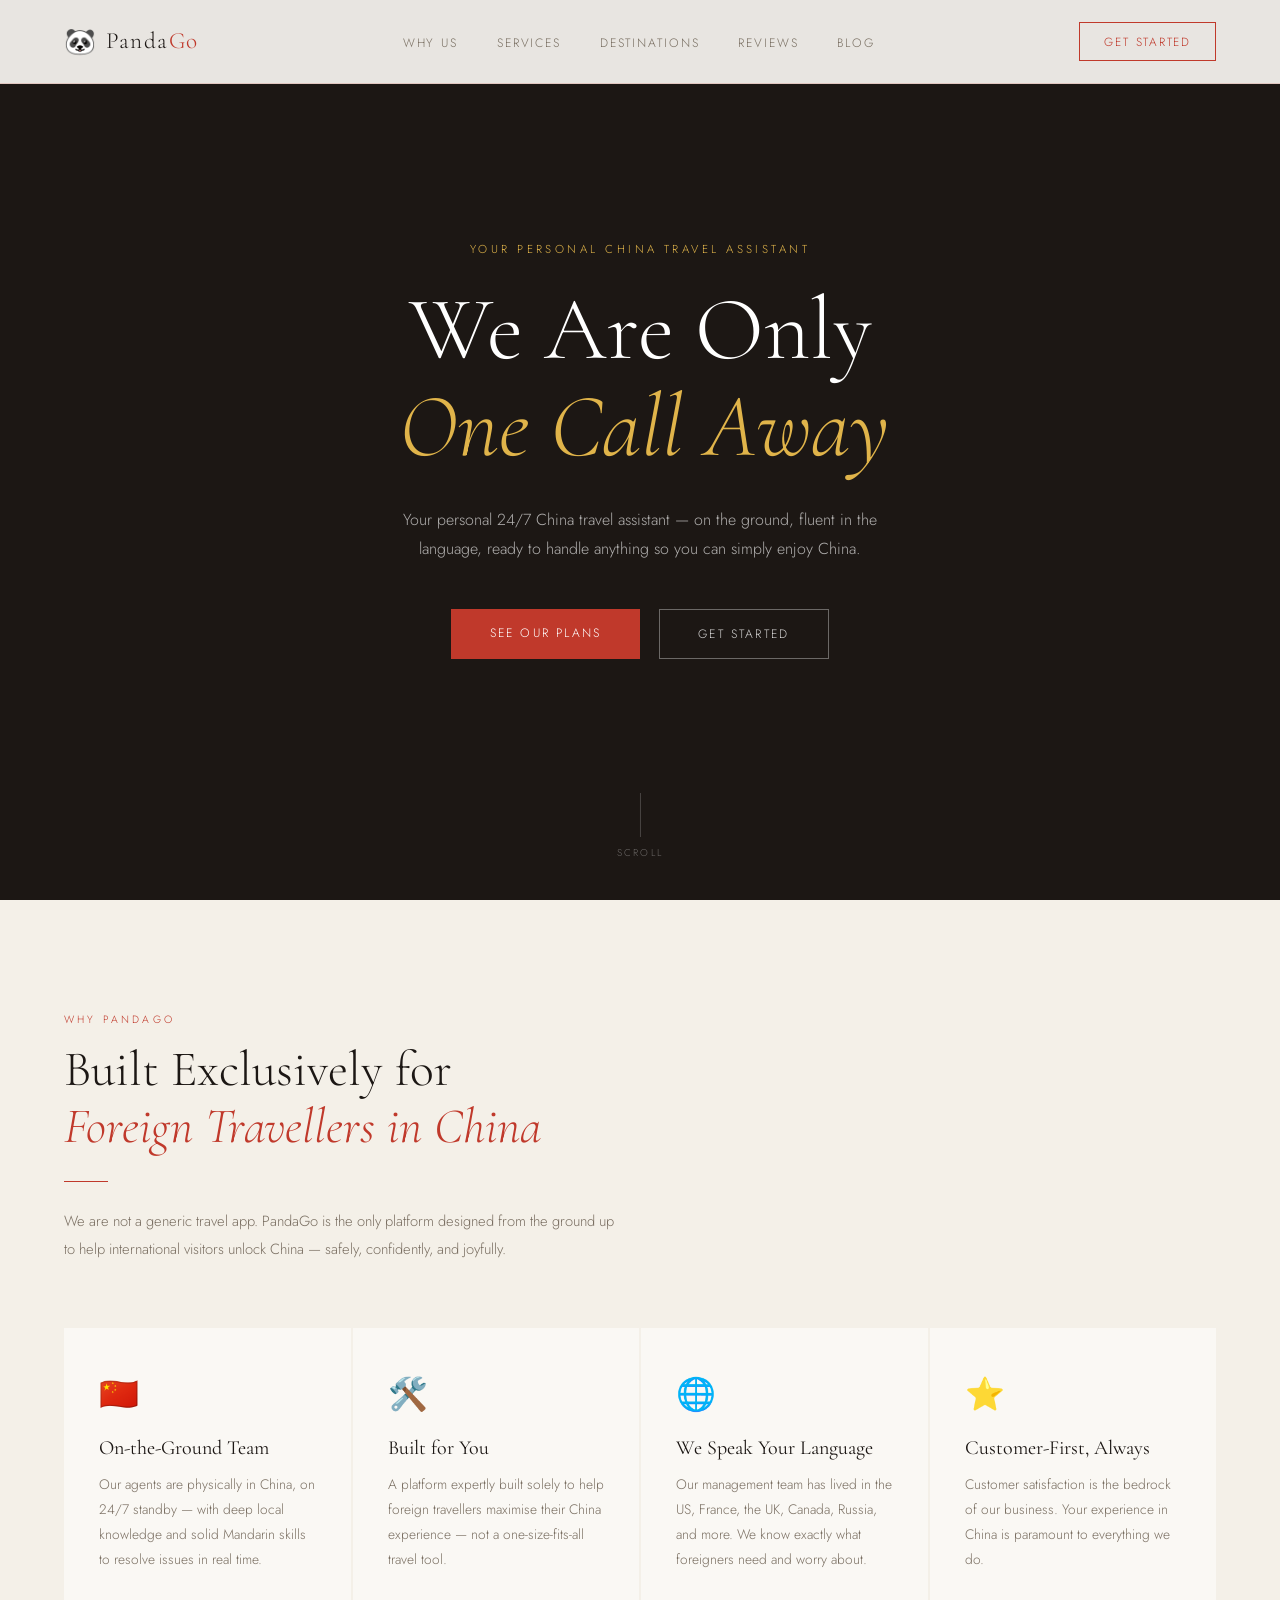
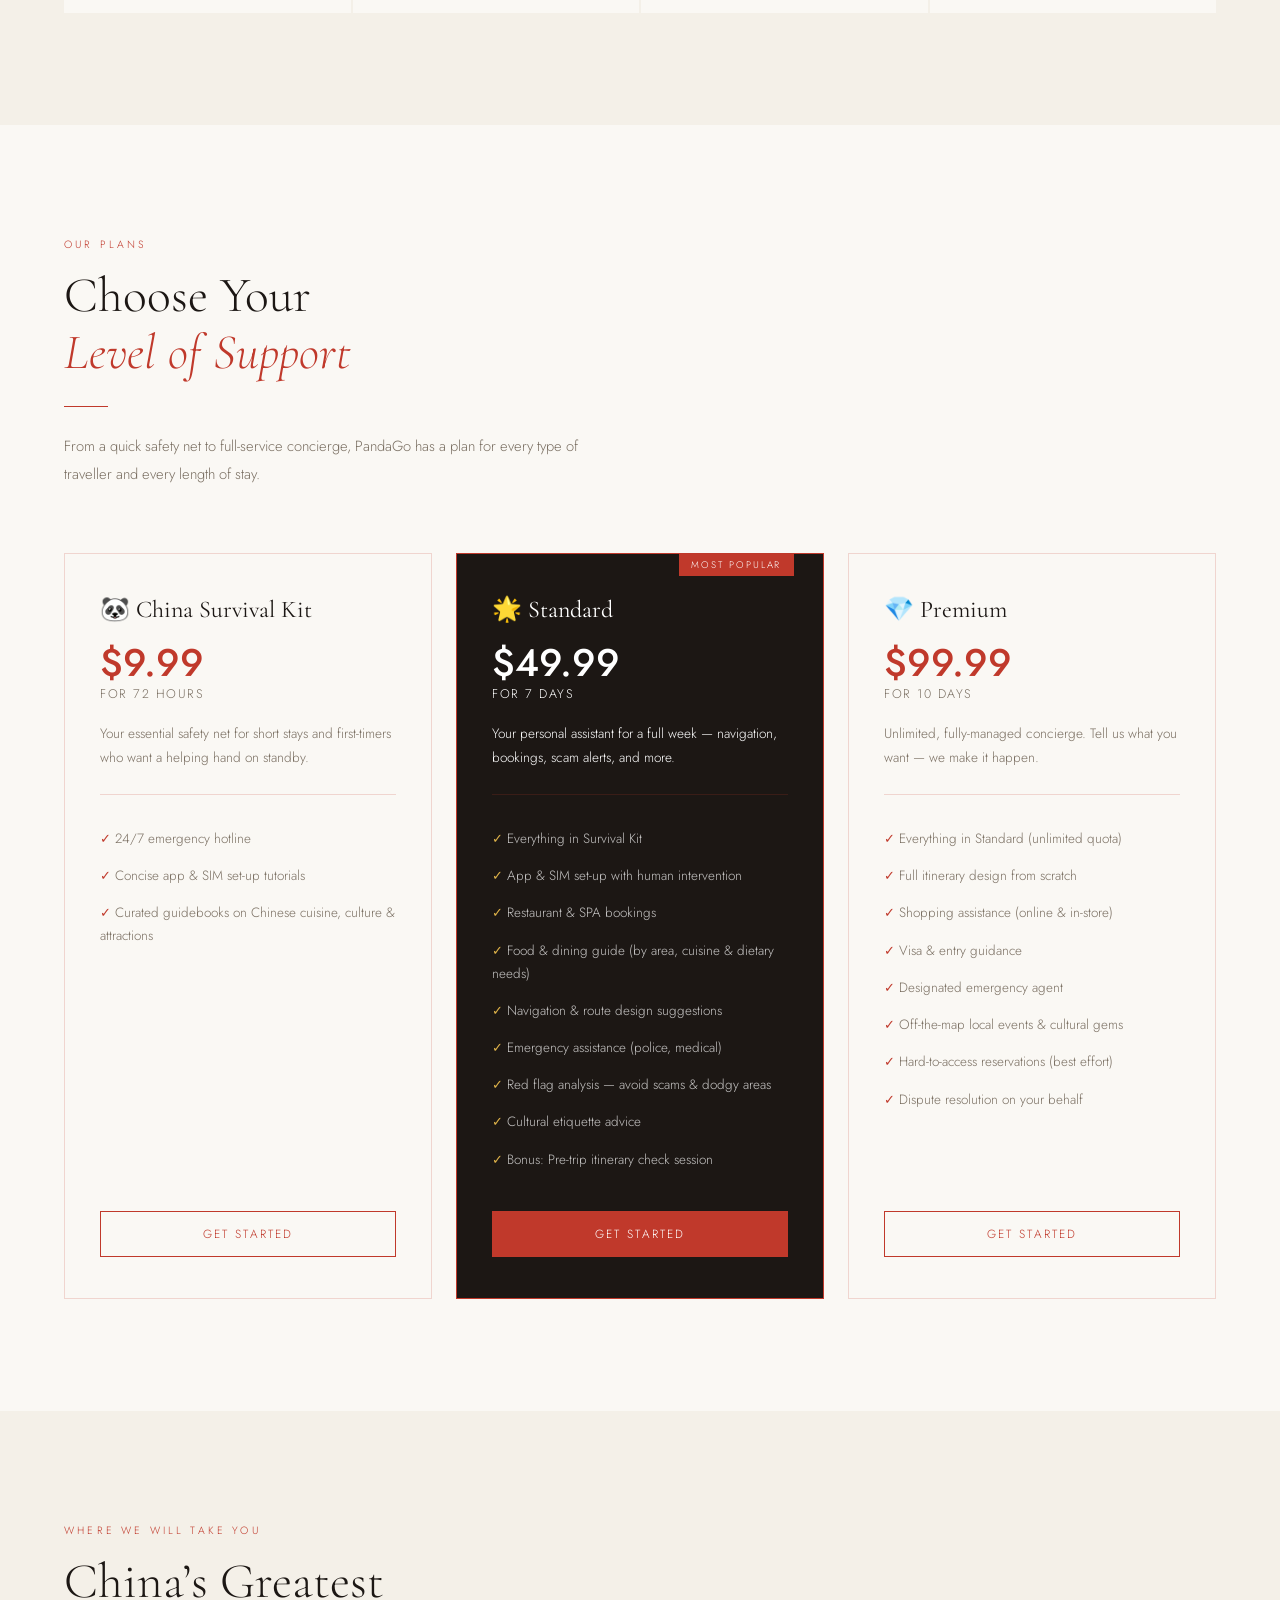
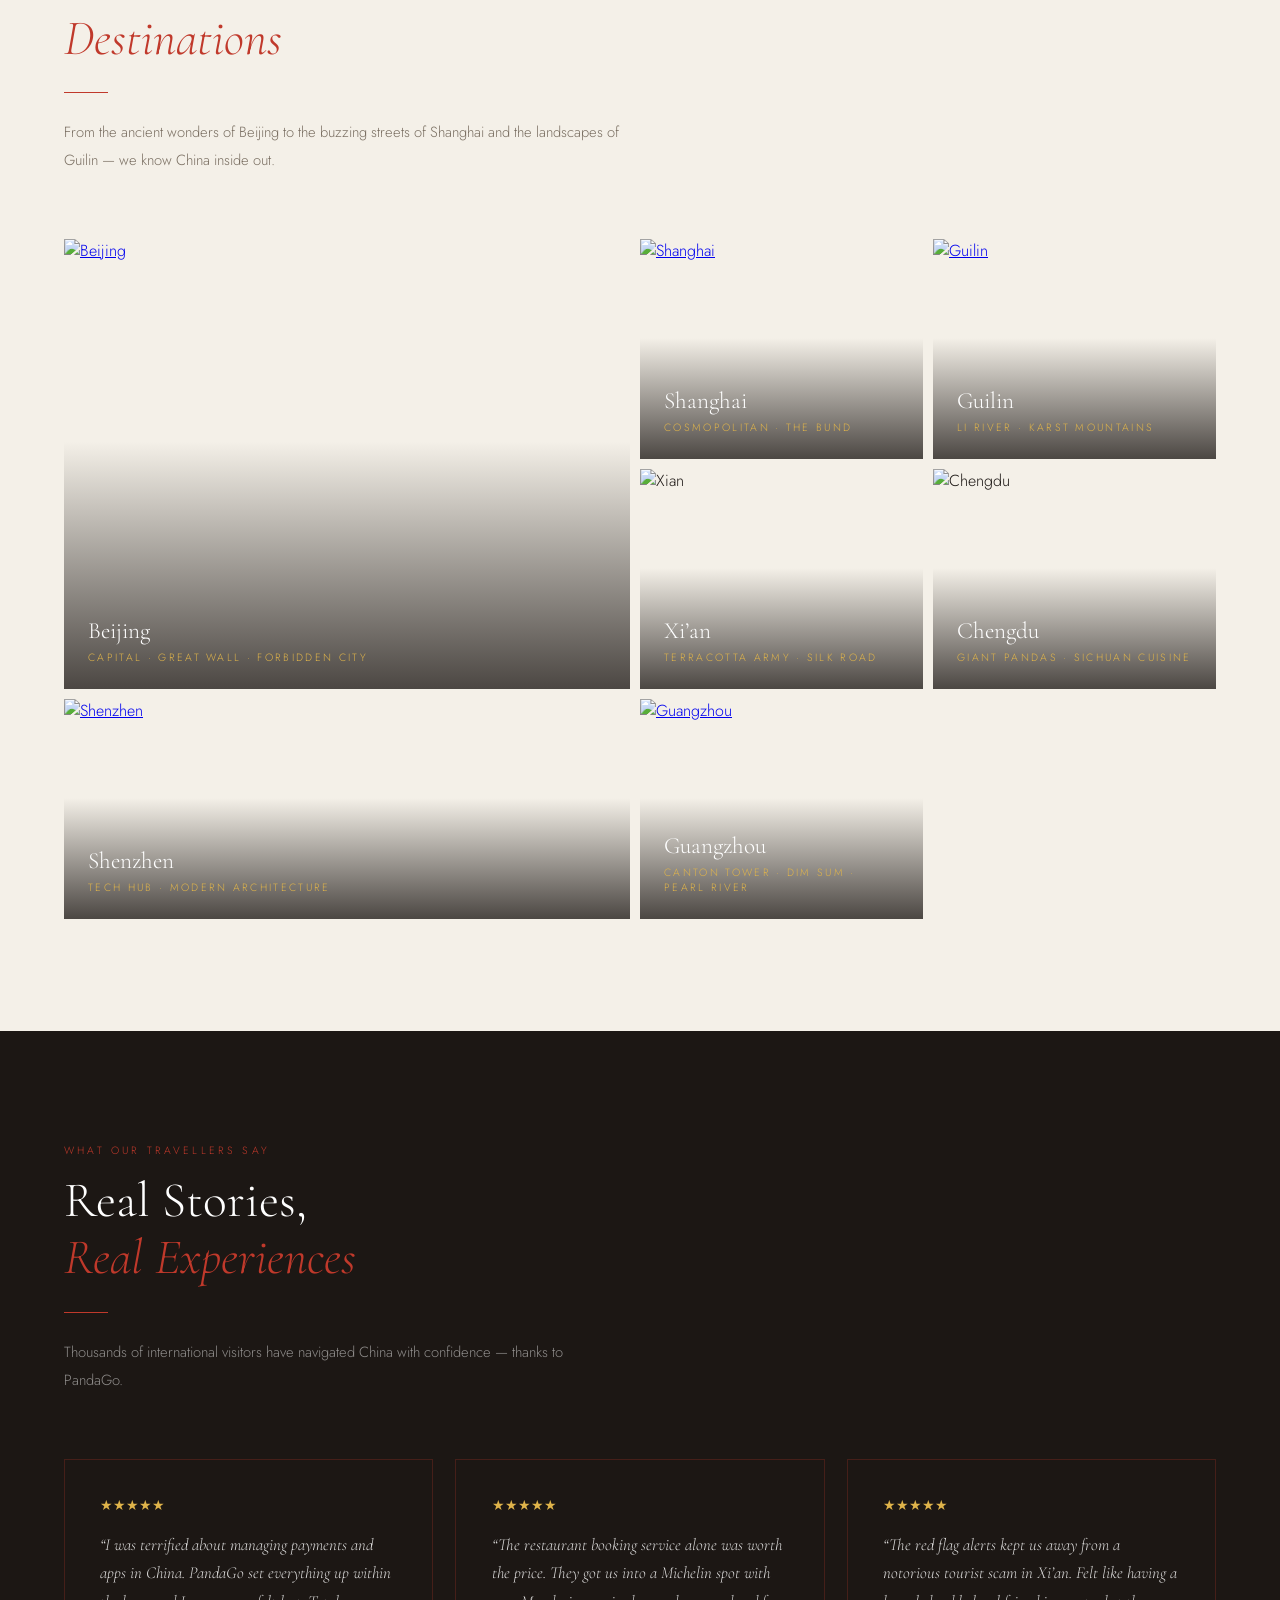
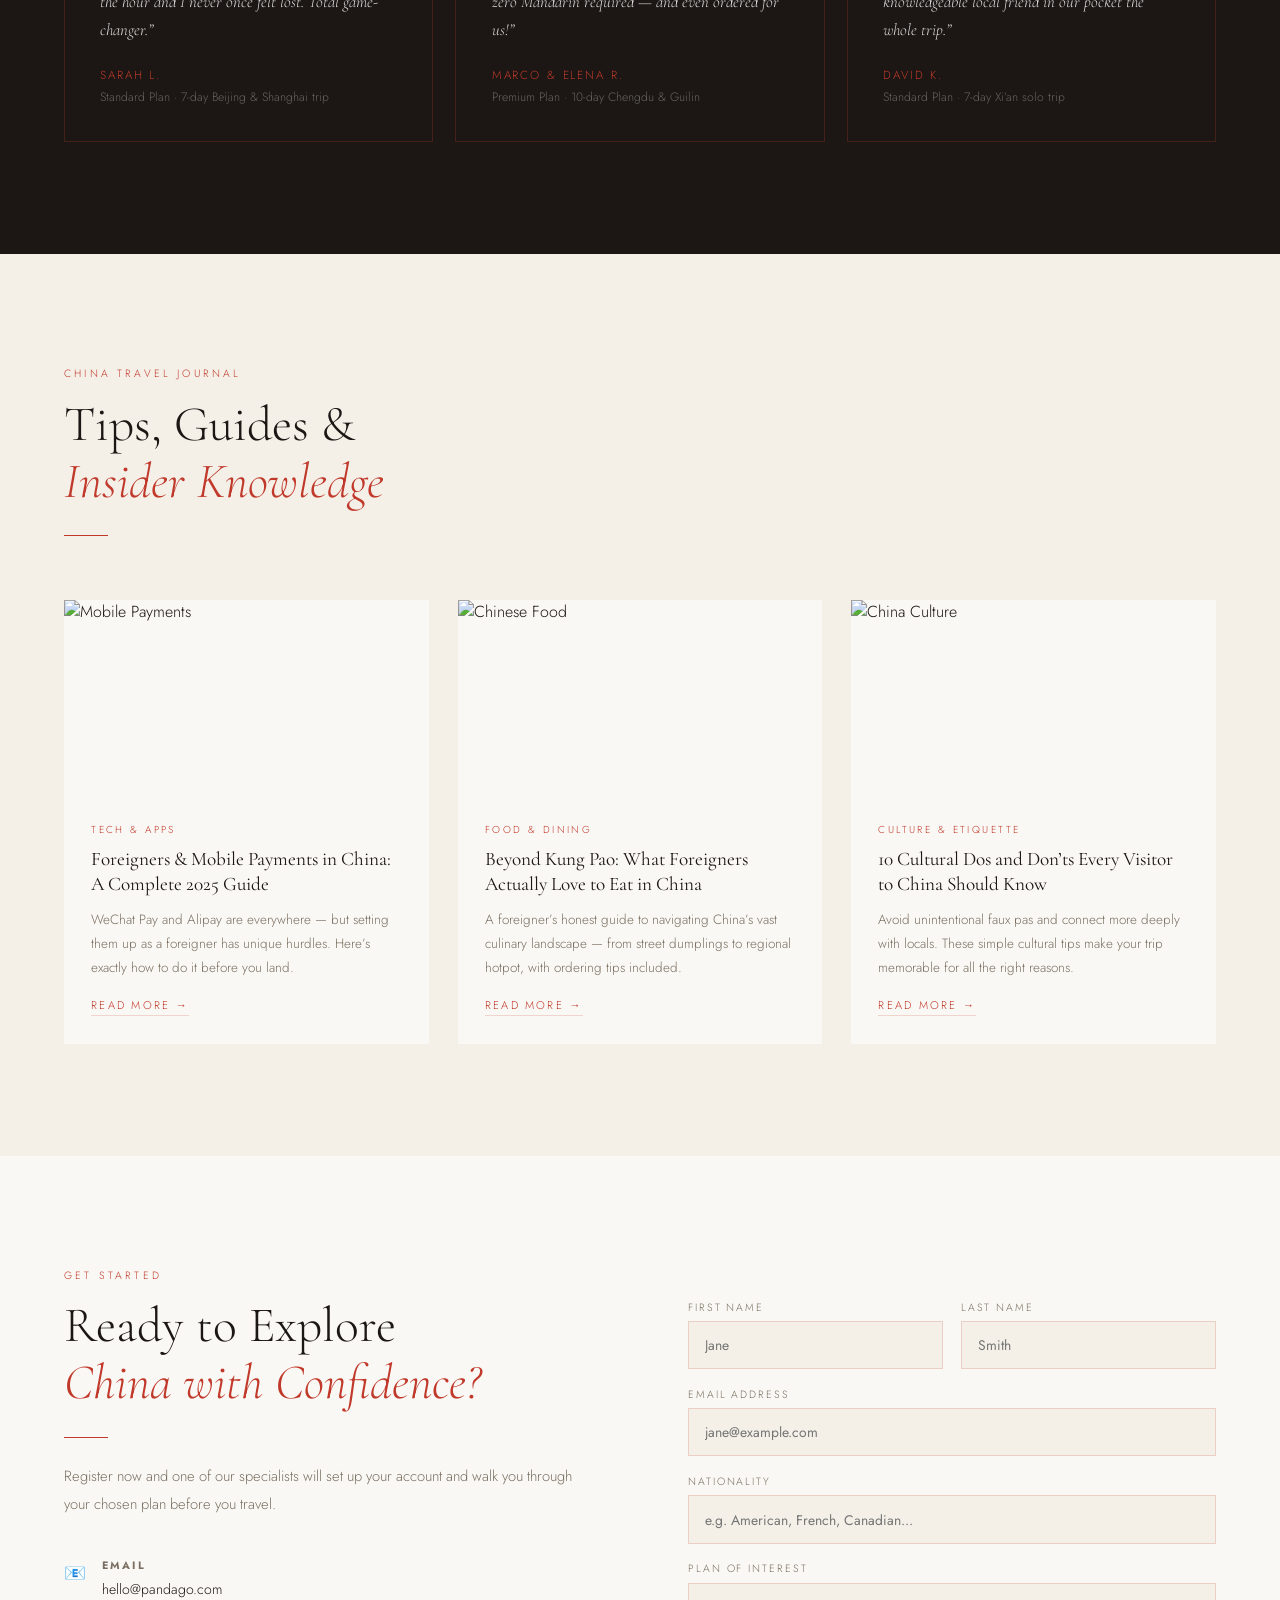
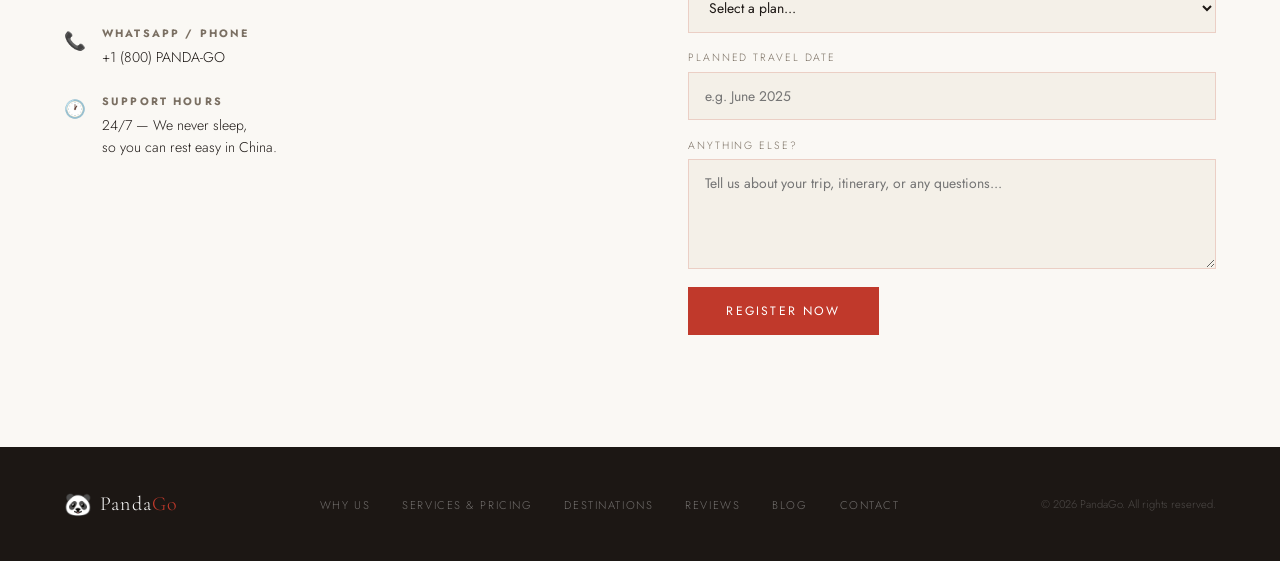
==== commit 7b8dd9ff: "Added new services pages and updated index.html" ====
--- a/index.html
+++ b/index.html
@@ -30,7 +30,7 @@
   <div class="hero-bg"></div>
   <div class="hero-content">
     <p class="hero-eyebrow">Your Personal China Travel Assistant</p>
-    <h1 class="hero-title">We Are Only <em>One Call Away</em></h1>
+    <h1 class="hero-title">We Are Only<br/><em>One Call Away</em></h1>
     <p class="hero-sub">Your personal 24/7 China travel assistant &mdash; on the ground, fluent in the language, ready to handle anything so you can simply enjoy China.</p>
     <div class="hero-actions">
       <a class="btn-primary" href="#services">See Our Plans</a>
@@ -89,7 +89,7 @@
         <li class="plan-feature">Concise app &amp; SIM set-up tutorials</li>
         <li class="plan-feature">Curated guidebooks on Chinese cuisine, culture &amp; attractions</li>
       </ul>
-      <a class="plan-cta" href="#contact">Get Started</a>
+      <a class="plan-cta" href="services/survival-kit.html">Get Started</a>
     </div>
 
     <div class="plan-card featured">
@@ -109,7 +109,7 @@
         <li class="plan-feature">Cultural etiquette advice</li>
         <li class="plan-feature">Bonus: Pre-trip itinerary check session</li>
       </ul>
-      <a class="plan-cta" href="#contact">Get Started</a>
+      <a class="plan-cta" href="services/standard.html">Get Started</a>
     </div>
 
     <div class="plan-card">
@@ -127,7 +127,7 @@
         <li class="plan-feature">Hard-to-access reservations (best effort)</li>
         <li class="plan-feature">Dispute resolution on your behalf</li>
       </ul>
-      <a class="plan-cta" href="#contact">Get Started</a>
+      <a class="plan-cta" href="services/premium.html">Get Started</a>
     </div>
 
   </div>
@@ -288,28 +288,28 @@
       </div>
     </div>
     <div>
-      <form class="contact-form" onsubmit="handleSubmit(event)">
+      <form class="contact-form" action="https://formspree.io/f/xzdkrpdq" method="POST" onsubmit="handleSubmit(event)">
         <div class="form-row">
           <div class="form-group">
             <label for="fname">First Name</label>
-            <input type="text" id="fname" placeholder="Jane" required/>
+            <input type="text" id="fname" name="first_name" placeholder="Jane" required/>
           </div>
           <div class="form-group">
             <label for="lname">Last Name</label>
-            <input type="text" id="lname" placeholder="Smith" required/>
+            <input type="text" id="lname" name="last_name" placeholder="Smith" required/>
           </div>
         </div>
         <div class="form-group">
           <label for="email">Email Address</label>
-          <input type="email" id="email" placeholder="jane@example.com" required/>
+          <input type="email" id="email" name="email" placeholder="jane@example.com" required/>
         </div>
         <div class="form-group">
           <label for="nationality">Nationality</label>
-          <input type="text" id="nationality" placeholder="e.g. American, French, Canadian..."/>
+          <input type="text" id="nationality" name="nationality" placeholder="e.g. American, French, Canadian..."/>
         </div>
         <div class="form-group">
           <label for="plan">Plan of Interest</label>
-          <select id="plan">
+          <select id="plan" name="plan">
             <option value="">Select a plan...</option>
             <option>China Survival Kit -- $9.99 / 72 hrs</option>
             <option>Standard -- $49.99 / 7 days</option>
@@ -319,11 +319,11 @@
         </div>
         <div class="form-group">
           <label for="travel-date">Planned Travel Date</label>
-          <input type="text" id="travel-date" placeholder="e.g. June 2025"/>
+          <input type="text" id="travel-date" name="travel_date" placeholder="e.g. June 2025"/>
         </div>
         <div class="form-group">
           <label for="message">Anything Else?</label>
-          <textarea id="message" placeholder="Tell us about your trip, itinerary, or any questions..."></textarea>
+          <textarea id="message" name="message" placeholder="Tell us about your trip, itinerary, or any questions..."></textarea>
         </div>
         <button type="submit" class="btn-primary" style="align-self:flex-start;">Register Now</button>
       </form>
@@ -372,9 +372,38 @@
   function handleSubmit(e) {
     e.preventDefault();
     const btn = e.target.querySelector('button[type="submit"]');
-    btn.textContent = 'Registration Sent!';
-    btn.style.background = '#3a8a5a';
+    const data = new FormData(e.target);
+    
+    btn.textContent = 'Sending...';
     btn.disabled = true;
+
+    fetch(e.target.action, {
+      method: 'POST',
+      body: data,
+      headers: {
+        'Accept': 'application/json'
+      }
+    }).then(response => {
+      if (response.ok) {
+        btn.textContent = 'Registration Sent!';
+        btn.style.background = '#3a8a5a';
+        e.target.reset();
+      } else {
+        response.json().then(data => {
+          if (Object.hasOwn(data, 'errors')) {
+            alert(data["errors"].map(error => error["message"]).join(", "));
+          } else {
+            alert("Oops! There was a problem submitting your form");
+          }
+          btn.textContent = 'Register Now';
+          btn.disabled = false;
+        })
+      }
+    }).catch(error => {
+      alert("Oops! There was a problem submitting your form");
+      btn.textContent = 'Register Now';
+      btn.disabled = false;
+    });
   }
 </script>
 </body>
--- a/style.css
+++ b/style.css
@@ -43,7 +43,7 @@
 .hero-content { position: relative; z-index: 2; text-align: center; padding: 2rem; max-width: 860px; }
 .hero-eyebrow { font-size: 0.72rem; letter-spacing: 0.3em; text-transform: uppercase; color: var(--gold-lt); margin-bottom: 1.6rem; animation: fade-up 1s 0.1s both; }
 .hero-title { font-family: var(--ff-d); font-weight: 300; font-size: clamp(2.6rem, 7vw, 6rem); color: #fff; line-height: 1.08; margin-bottom: 1.8rem; animation: fade-up 1s 0.25s both; }
-.hero-title em { font-style: italic; color: var(--gold-lt); }
+.hero-title em { display: block; margin-left: 0.45rem; font-style: italic; color: var(--gold-lt); }
 .hero-sub { font-size: 1rem; color: rgba(255,255,255,0.65); max-width: 520px; margin: 0 auto 2.8rem; line-height: 1.85; animation: fade-up 1s 0.4s both; }
 .hero-actions { display: flex; gap: 1.2rem; justify-content: center; flex-wrap: wrap; animation: fade-up 1s 0.55s both; }
 @keyframes fade-up { from { opacity:0; transform:translateY(28px); } to { opacity:1; transform:translateY(0); } }
@@ -161,3 +161,80 @@
   .dest-grid { grid-template-columns:1fr; }
   .dest-card:first-child { grid-column:auto; height:210px; }
 }
+
+/* Tooltip Support */
+.tooltip-container {
+  position: relative;
+  display: inline-block;
+  cursor: help;
+}
+
+.tooltip-content {
+  visibility: hidden;
+  width: 280px;
+  background-color: var(--ink);
+  color: #fff;
+  text-align: left;
+  border-radius: 4px;
+  padding: 1.2rem;
+  position: absolute;
+  z-index: 101;
+  bottom: 125%; /* Position above the text */
+  left: 50%;
+  margin-left: -140px; /* Center the tooltip */
+  opacity: 0;
+  transition: opacity 0.3s, transform 0.3s;
+  transform: translateY(10px);
+  box-shadow: 0 10px 30px rgba(0,0,0,0.3);
+  pointer-events: none;
+  font-family: var(--ff-b);
+  font-weight: 300;
+  line-height: 1.6;
+}
+
+.tooltip-content::after {
+  content: "";
+  position: absolute;
+  top: 100%;
+  left: 50%;
+  margin-left: -8px;
+  border-width: 8px;
+  border-style: solid;
+  border-color: var(--ink) transparent transparent transparent;
+}
+
+.tooltip-container:hover .tooltip-content {
+  visibility: visible;
+  opacity: 1;
+  transform: translateY(0);
+}
+
+.tooltip-title {
+  display: block;
+  font-family: var(--ff-d);
+  font-size: 1.1rem;
+  color: var(--gold-lt);
+  margin-bottom: 0.6rem;
+  border-bottom: 1px solid rgba(255,255,255,0.1);
+  padding-bottom: 0.4rem;
+}
+
+.tooltip-list {
+  list-style: none;
+  padding: 0;
+  margin: 0;
+}
+
+.tooltip-list li {
+  font-size: 0.8rem;
+  margin-bottom: 0.4rem;
+  padding-left: 1.2rem;
+  position: relative;
+}
+
+.tooltip-list li::before {
+  content: "•";
+  position: absolute;
+  left: 0;
+  color: var(--red-soft);
+}
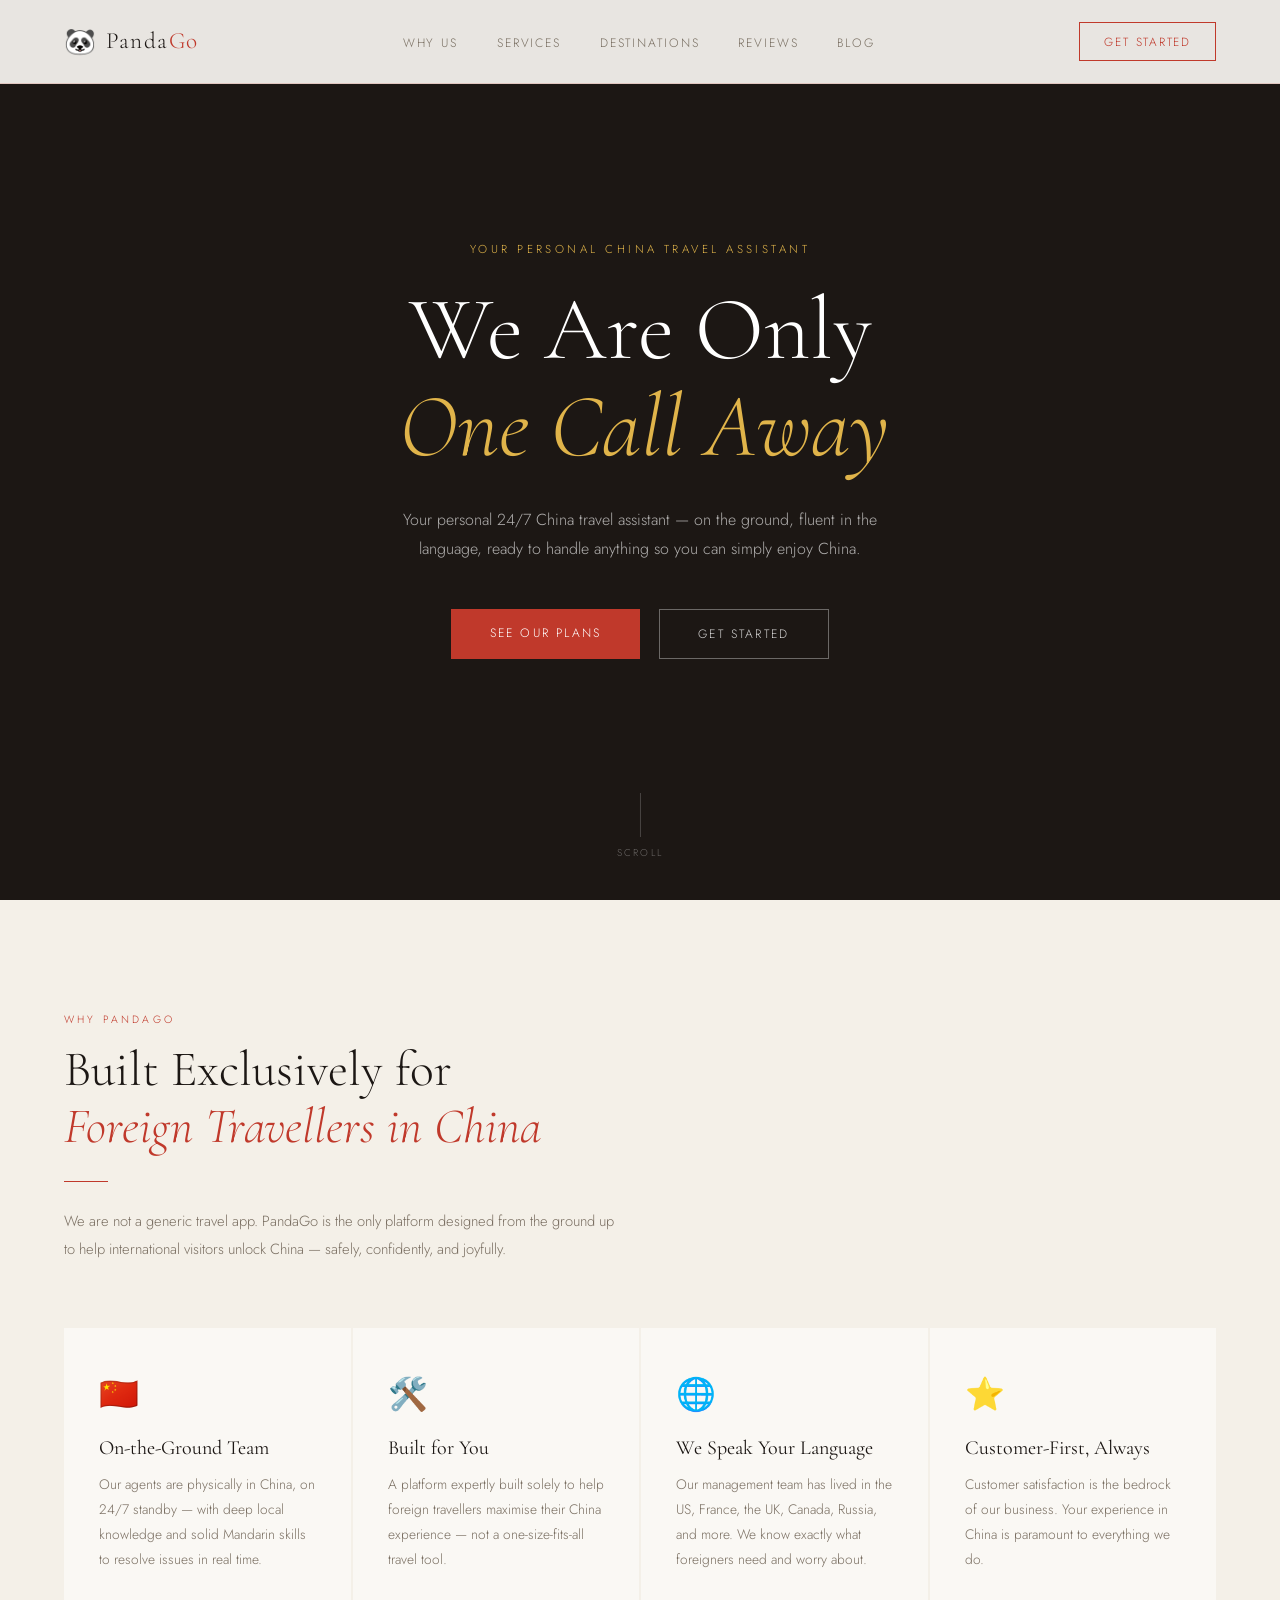
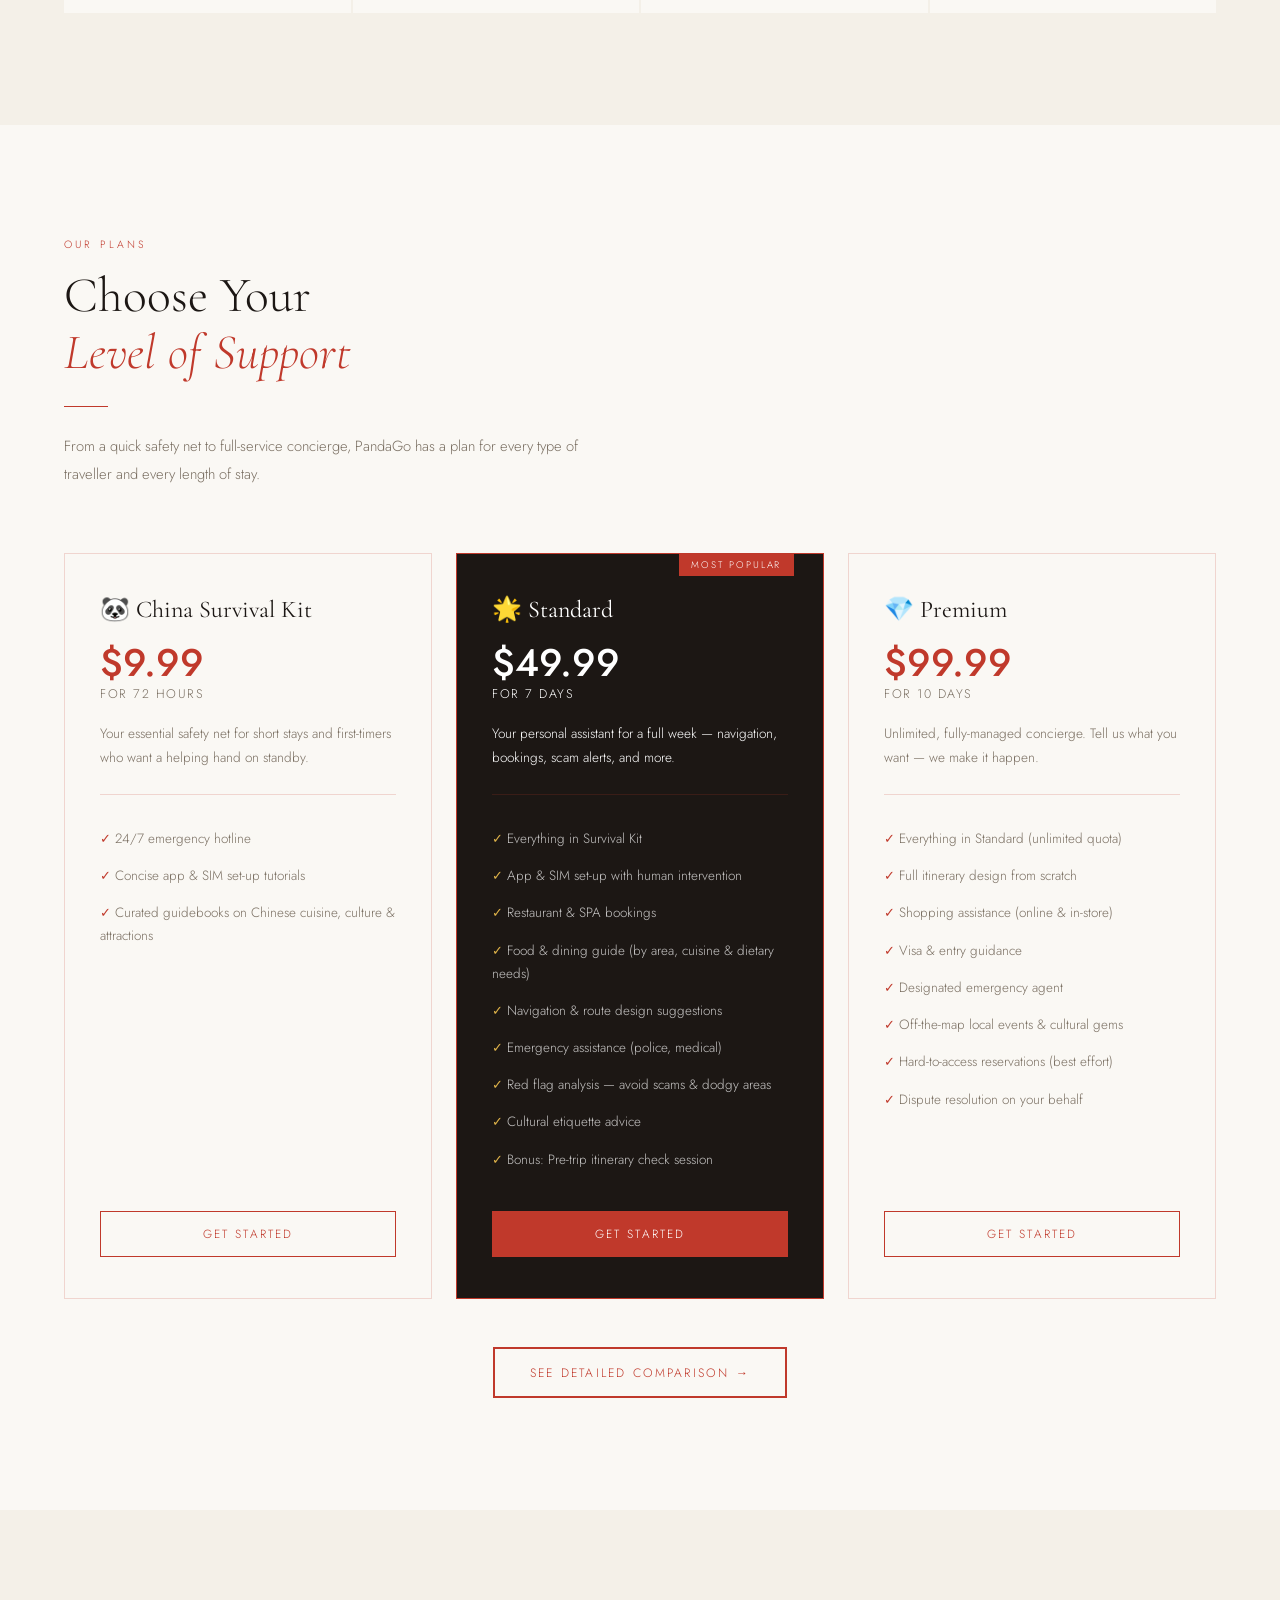
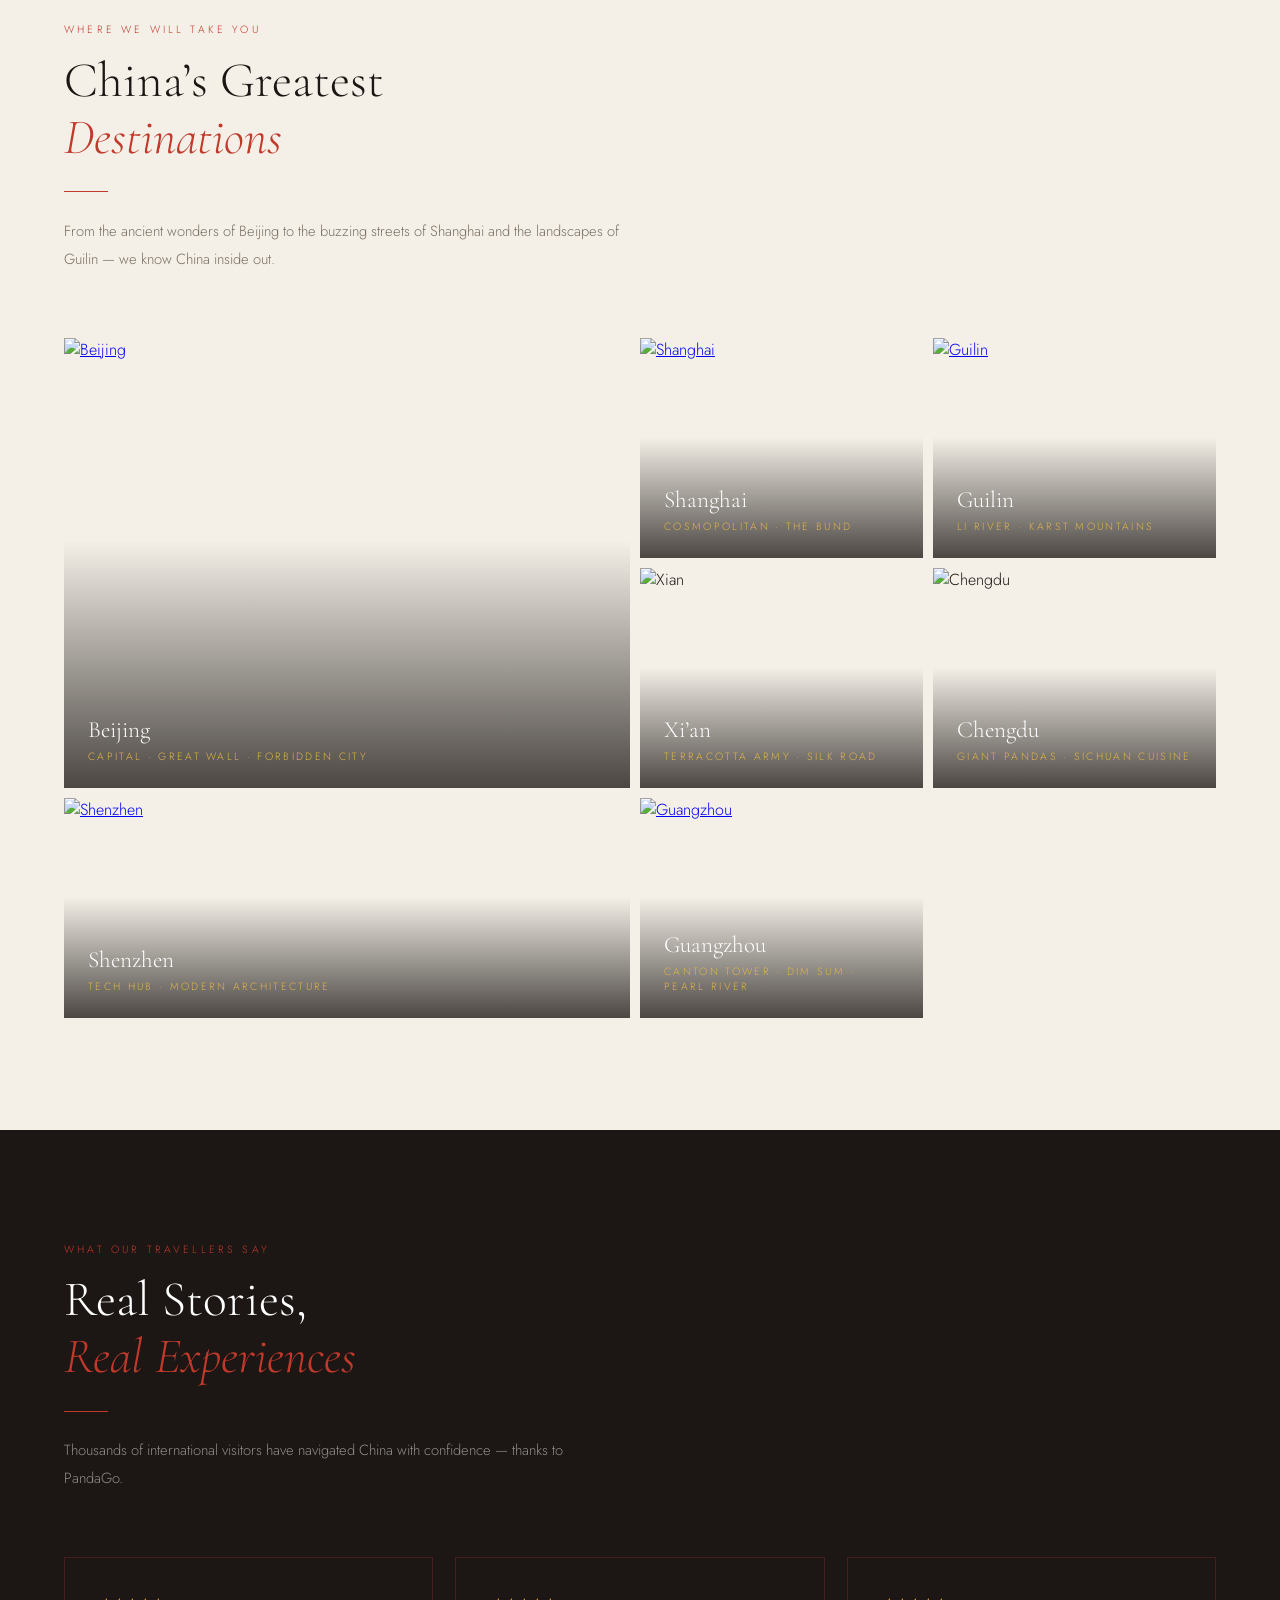
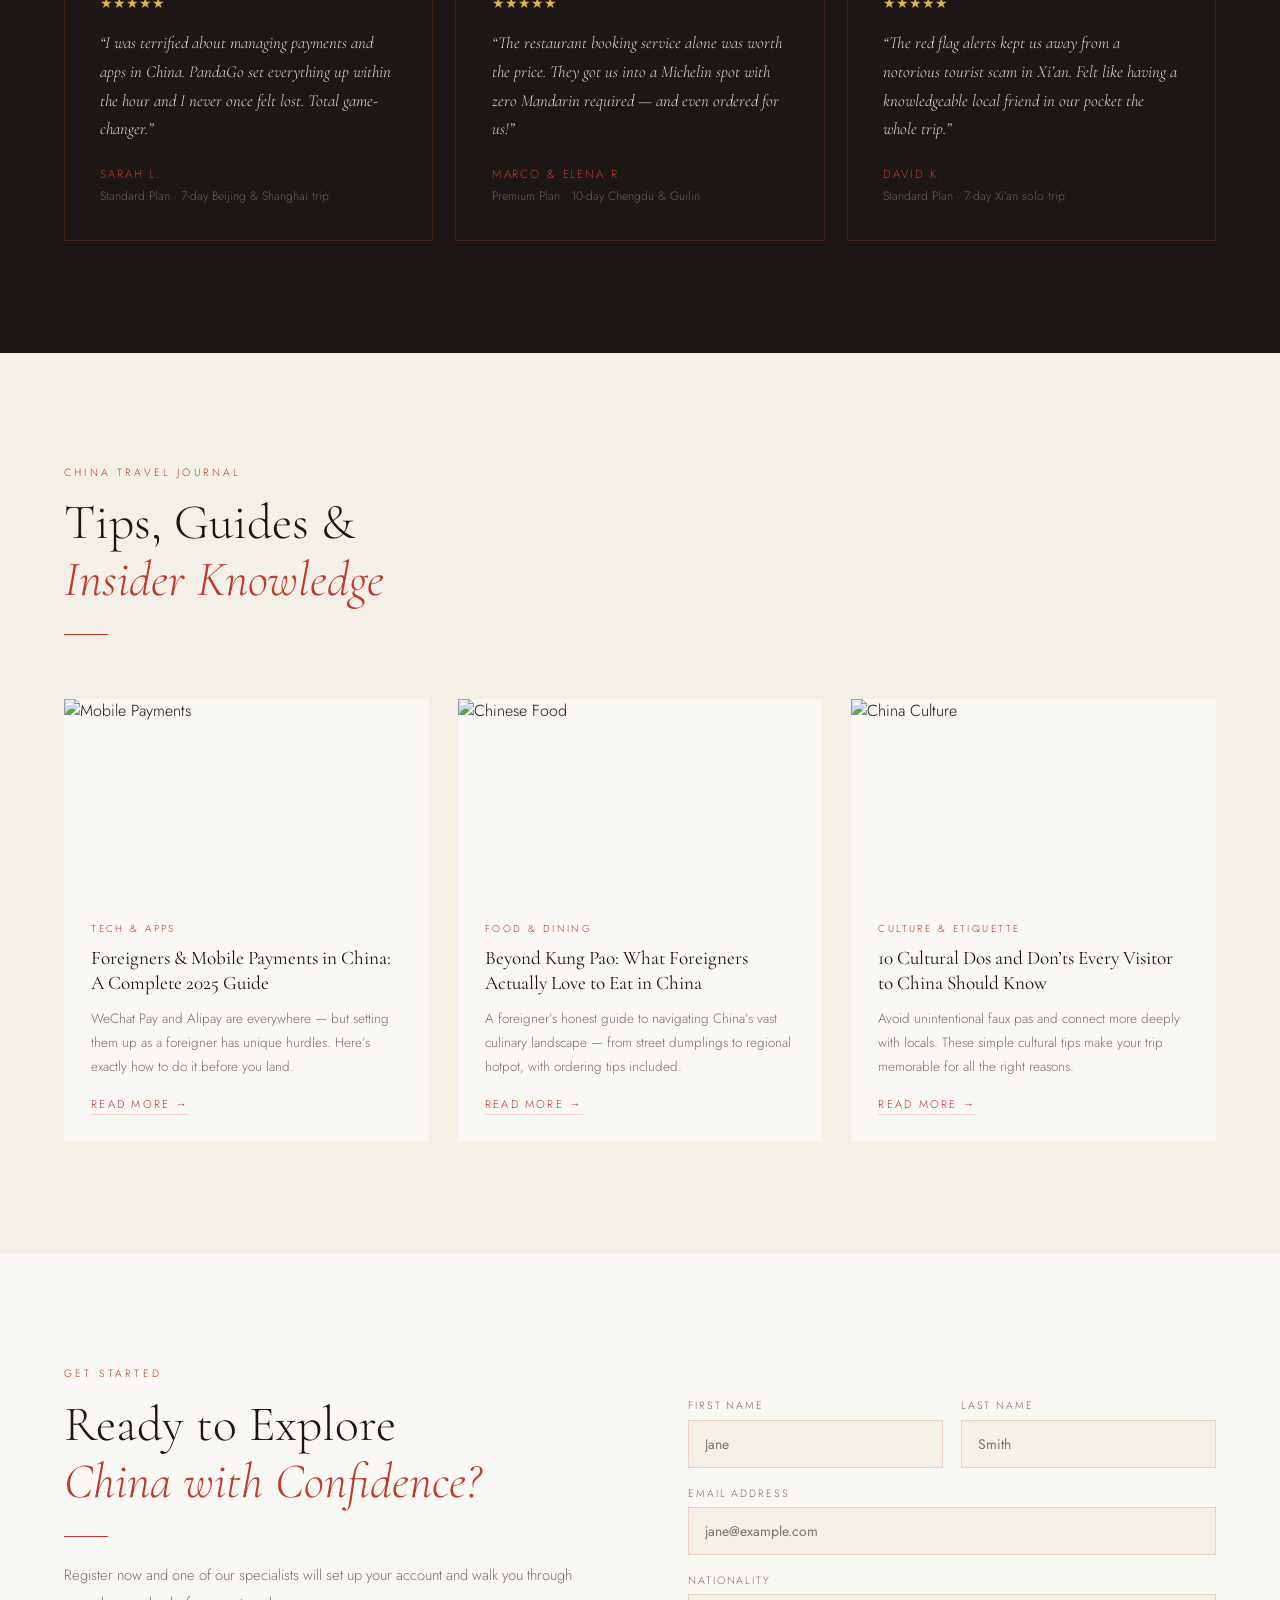
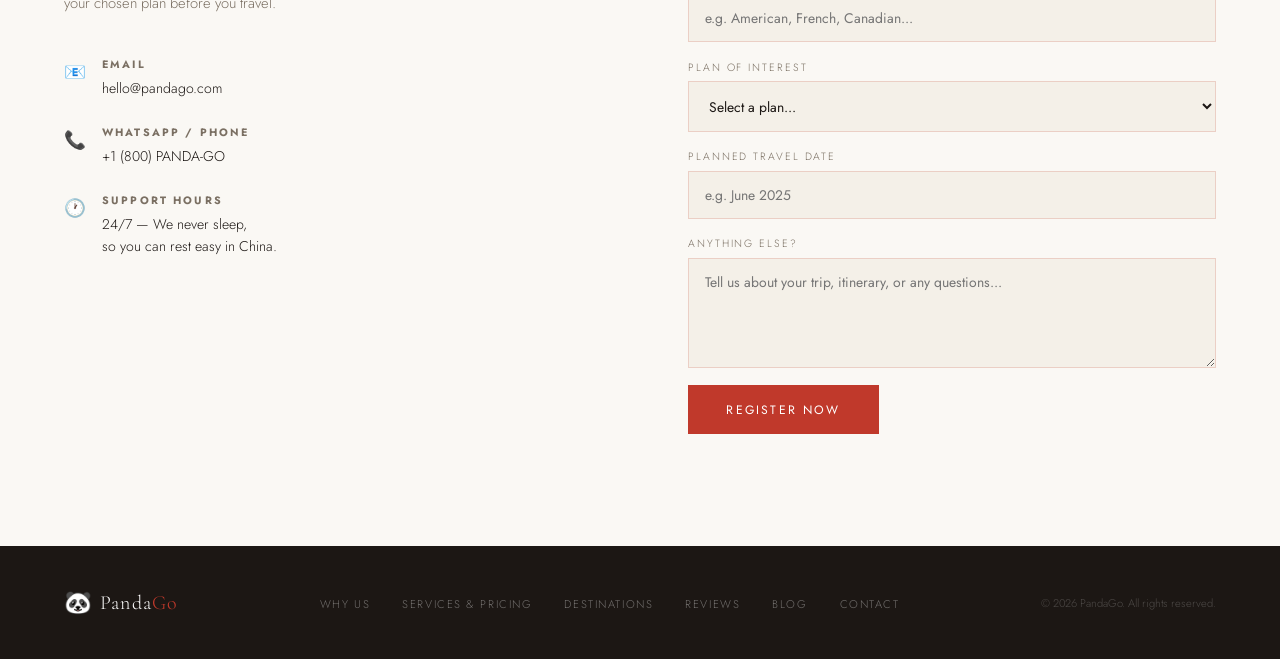
==== commit 0f3dd060: "Refactor service details for Standard and Survival Kit packages; enhance layout and content structur" ====
--- a/index.html
+++ b/index.html
@@ -18,7 +18,7 @@
   </a>
   <ul class="nav-links">
     <li><a href="#why">Why Us</a></li>
-    <li><a href="#services">Services</a></li>
+    <li><a href="services/index.html">Services</a></li>
     <li><a href="#destinations">Destinations</a></li>
     <li><a href="#reviews">Reviews</a></li>
     <li><a href="blog/index.html">Blog</a></li>
@@ -130,6 +130,10 @@
       <a class="plan-cta" href="services/premium.html">Get Started</a>
     </div>
 
+  </div>
+  
+  <div style="text-align: center; margin-top: 3rem;">
+    <a href="services/index.html#comparison" style="display: inline-block; padding: 0.9rem 2.2rem; border: 2px solid var(--red); color: var(--red); font-family: var(--ff-b); font-size: 0.76rem; letter-spacing: 0.18em; text-transform: uppercase; text-decoration: none; transition: background 0.2s, color 0.2s;">See Detailed Comparison →</a>
   </div>
 </section>
 
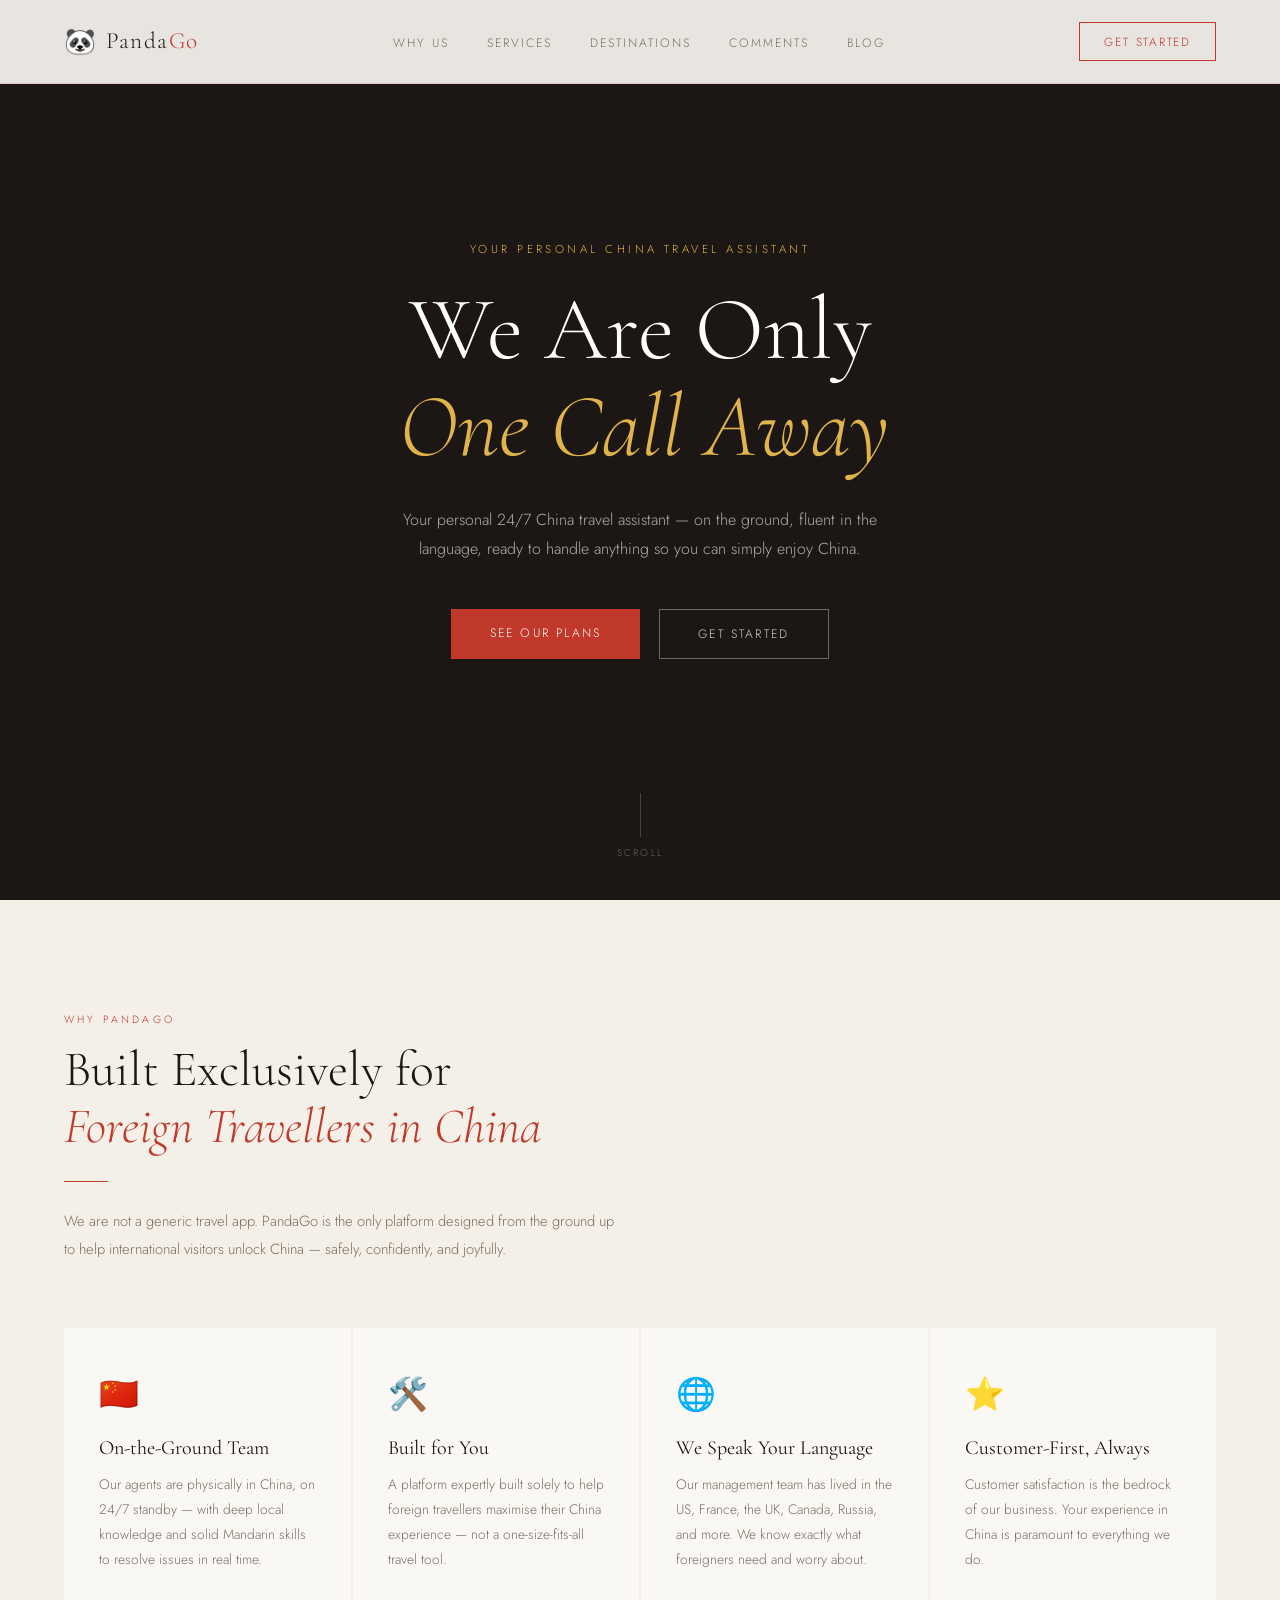
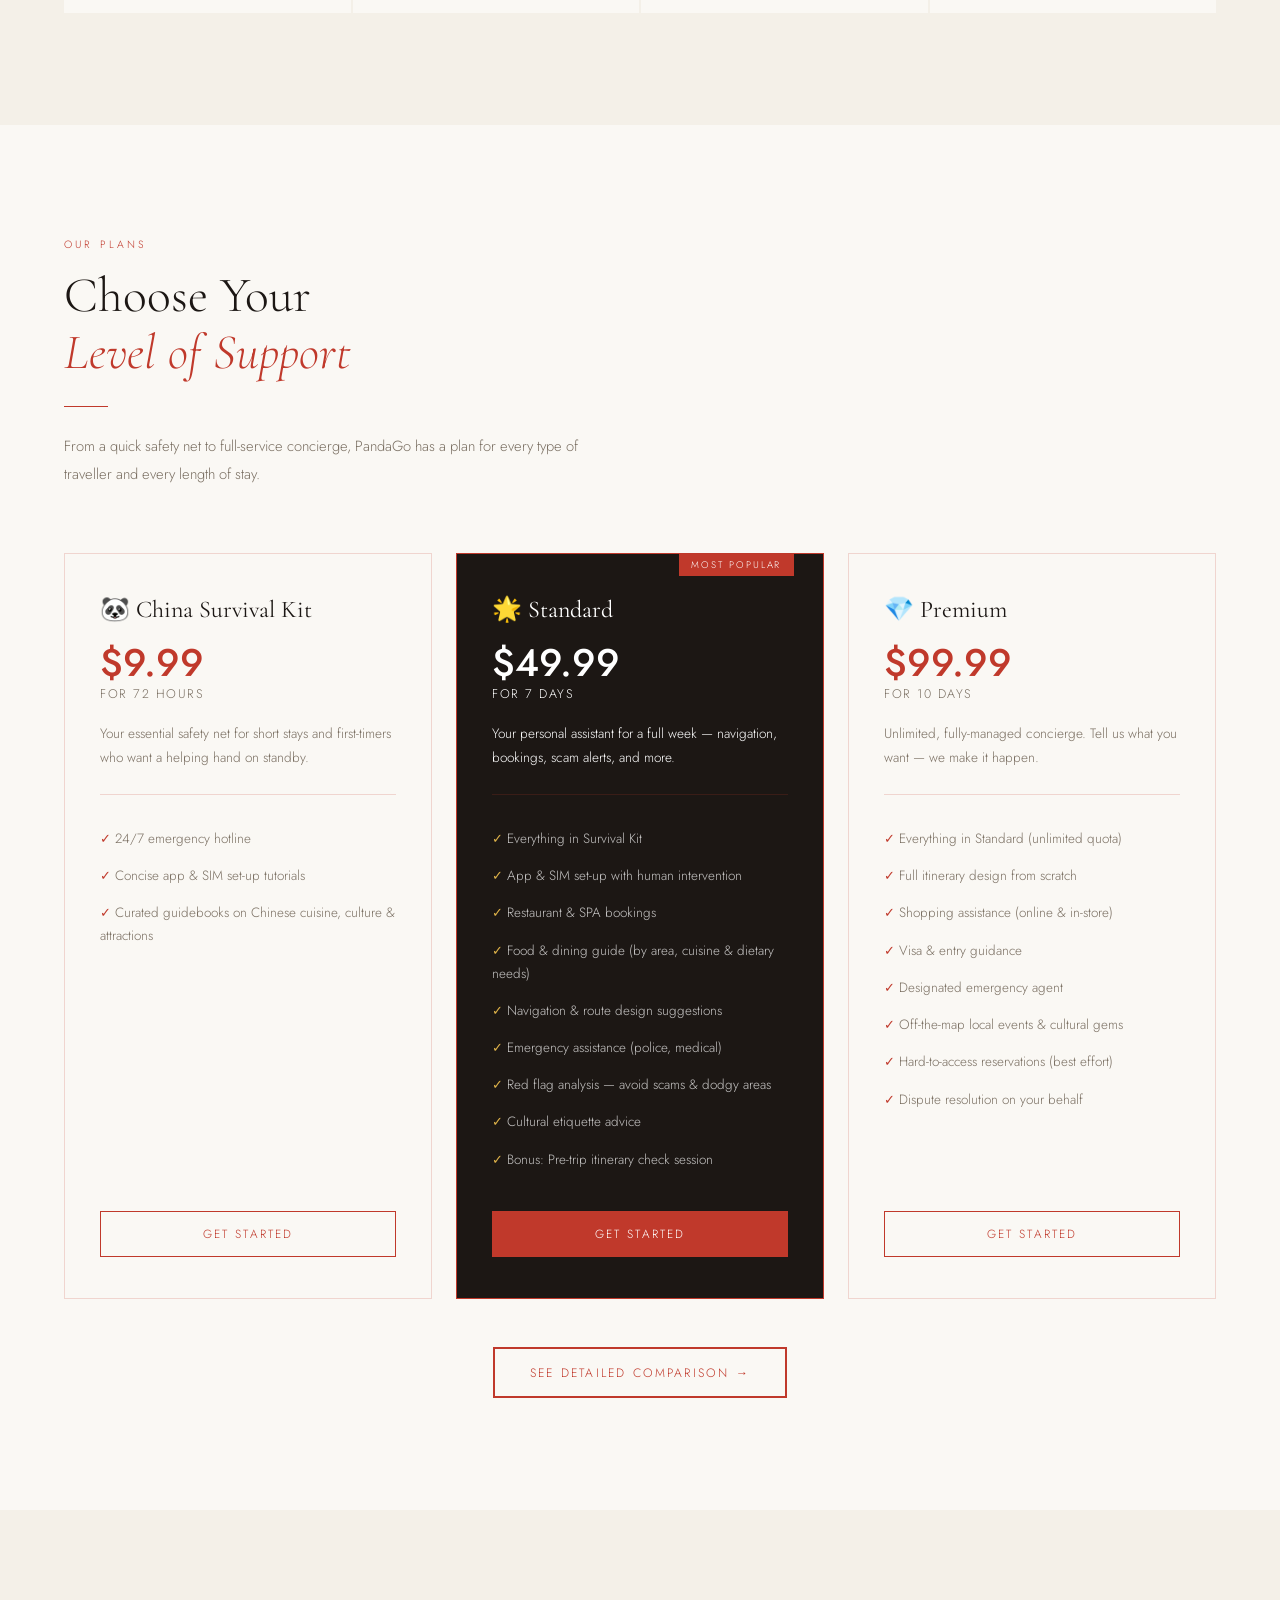
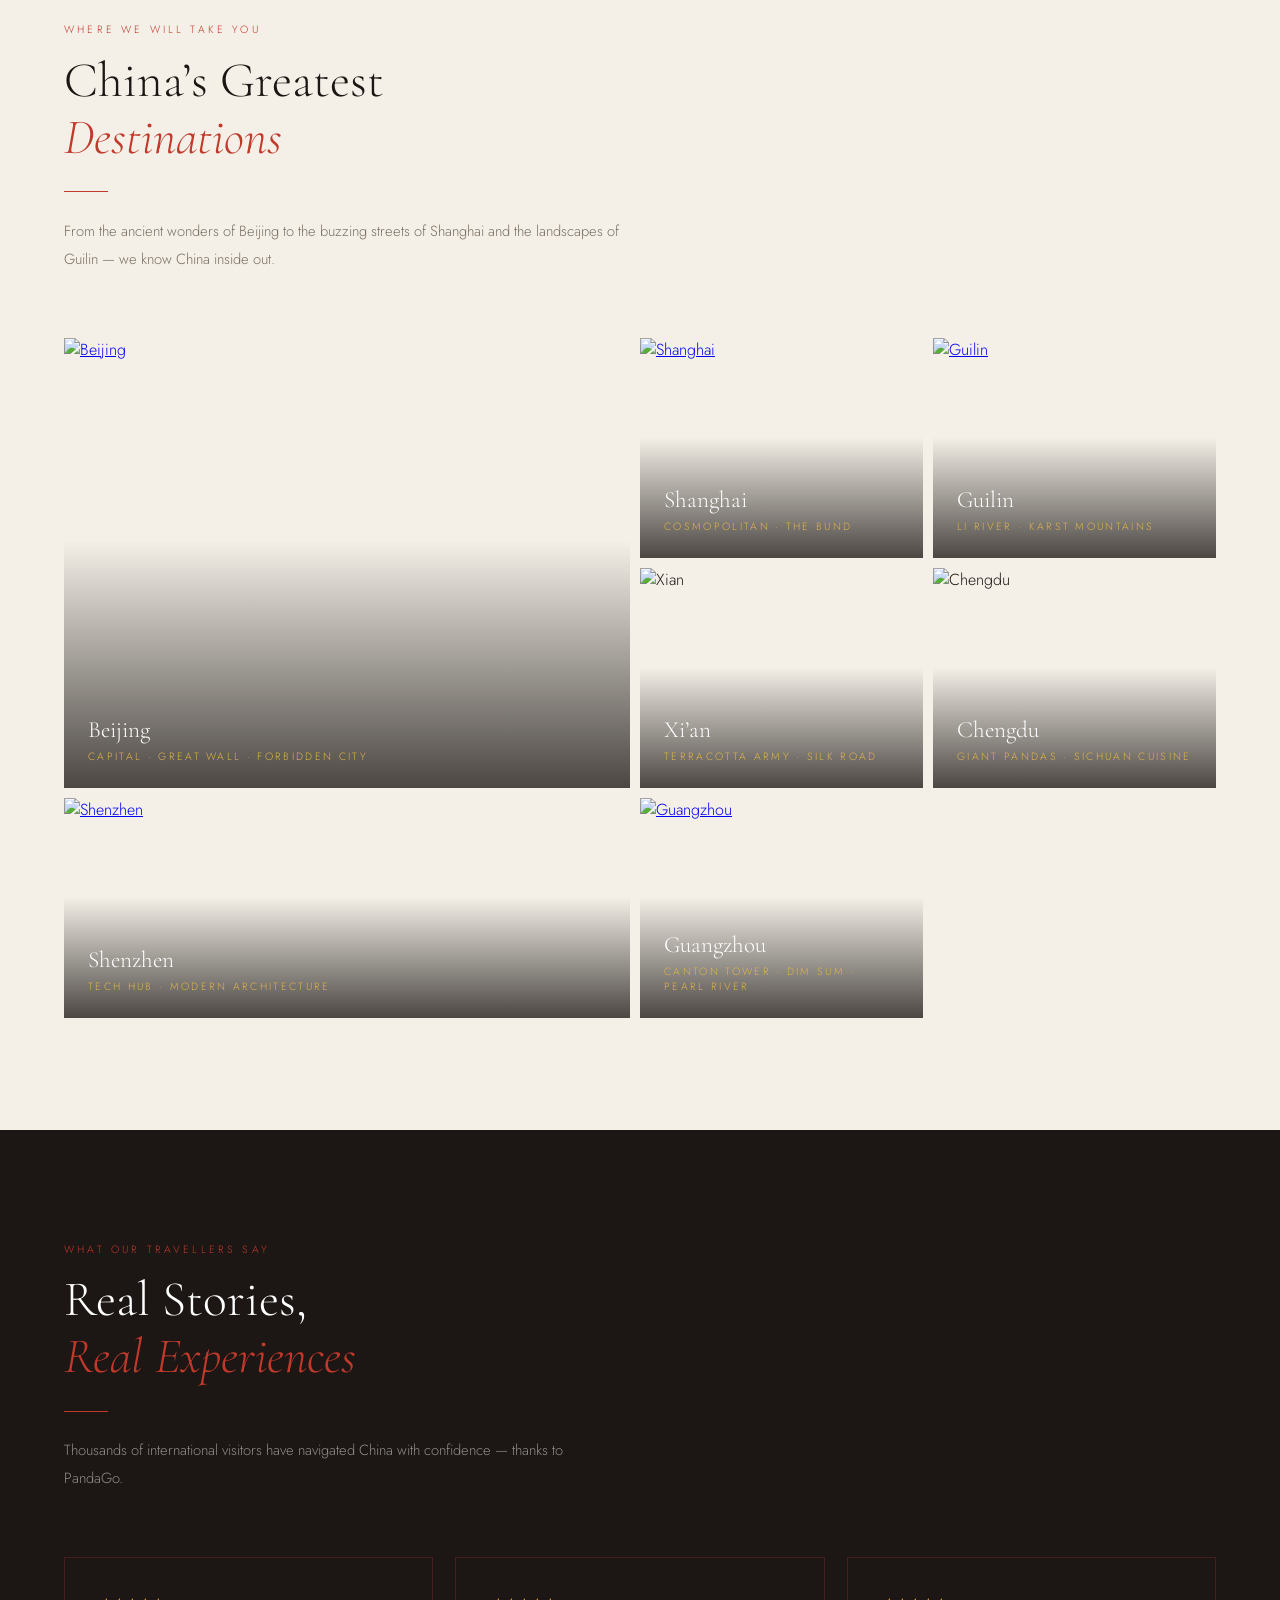
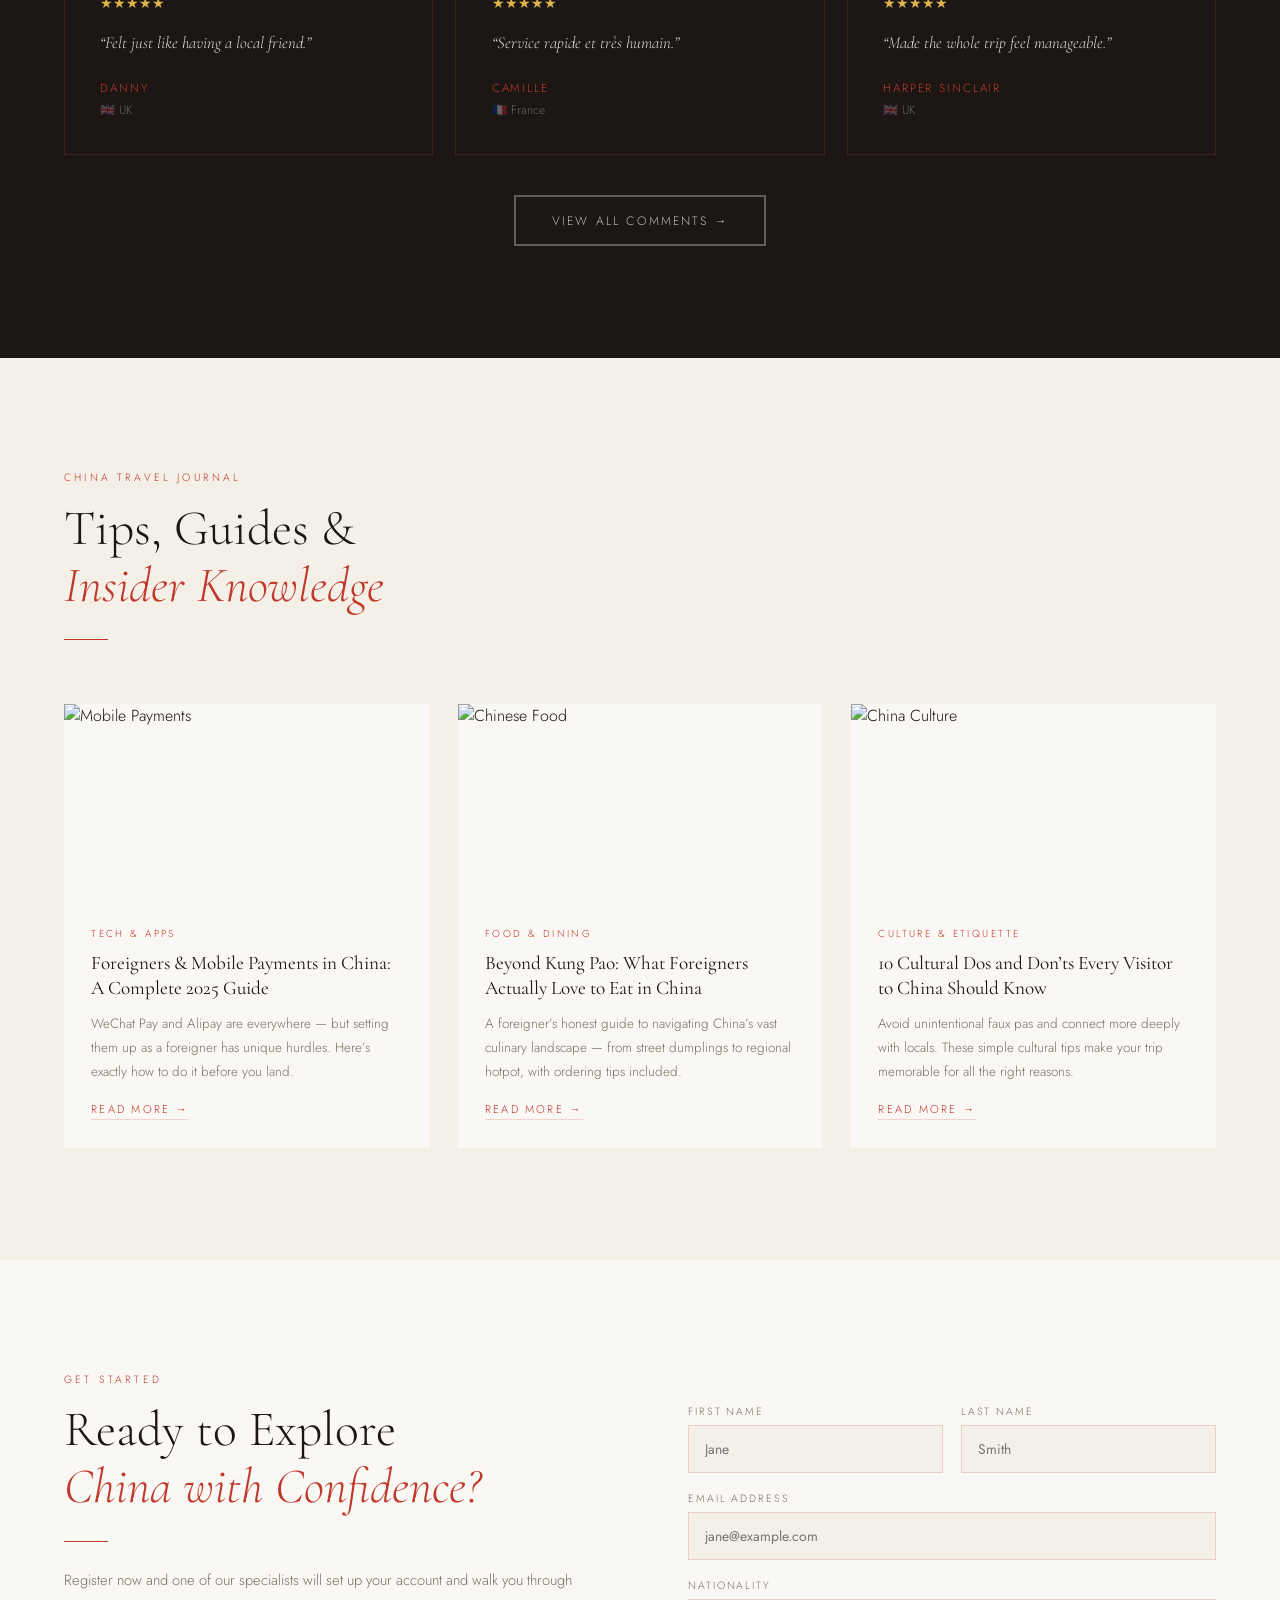
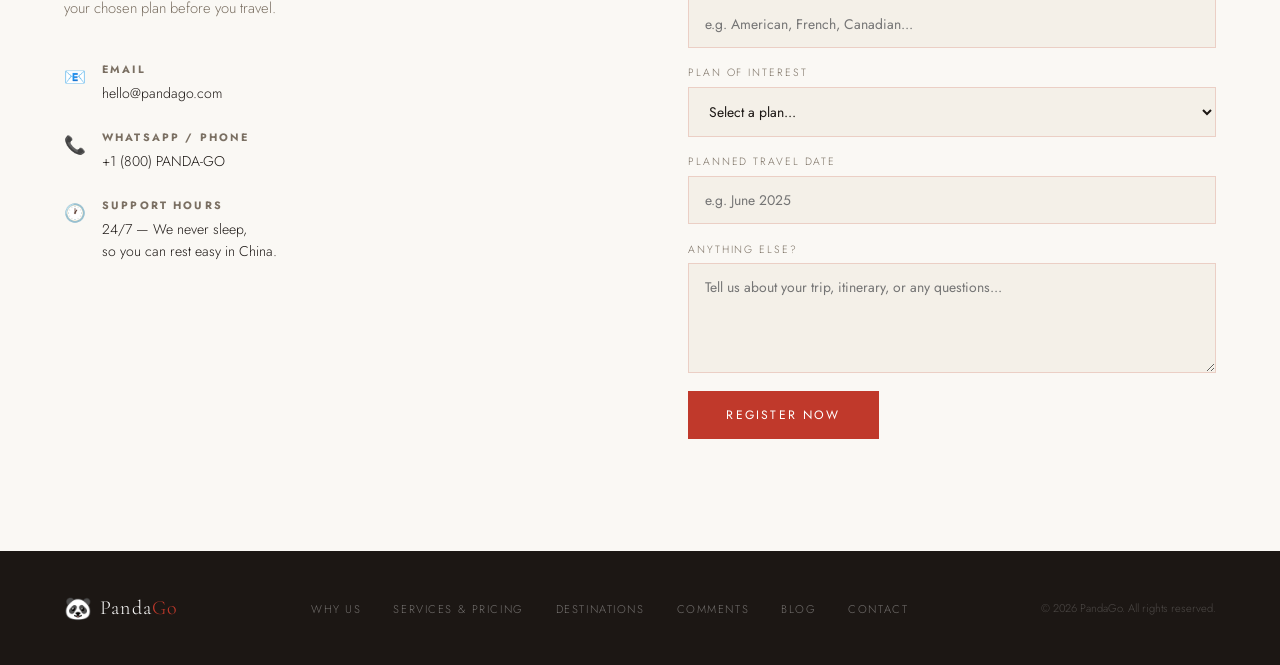
==== commit 248abab3: "Add comments page and related functionality; update navigation and footer links Co-authored-by: Copi" ====
--- a/index.html
+++ b/index.html
@@ -8,6 +8,8 @@
   <link rel="preconnect" href="https://fonts.googleapis.com"/>
   <link href="https://fonts.googleapis.com/css2?family=Cormorant+Garamond:ital,wght@0,300;0,400;0,600;1,300;1,400&family=Jost:wght@300;400;500&display=swap" rel="stylesheet"/>
   <link rel="stylesheet" href="style.css"/>
+  <script src="js/footer.js"></script>
+  <script src="js/comments-data.js"></script>
 </head>
 <body>
 
@@ -20,7 +22,7 @@
     <li><a href="#why">Why Us</a></li>
     <li><a href="services/index.html">Services</a></li>
     <li><a href="#destinations">Destinations</a></li>
-    <li><a href="#reviews">Reviews</a></li>
+    <li><a href="comments.html">Comments</a></li>
     <li><a href="blog/index.html">Blog</a></li>
   </ul>
   <a class="nav-cta" href="#contact">Get Started</a>
@@ -202,25 +204,11 @@
   <h2 class="section-title">Real Stories,<br/><em>Real Experiences</em></h2>
   <div class="divider"></div>
   <p class="section-desc">Thousands of international visitors have navigated China with confidence &mdash; thanks to PandaGo.</p>
-  <div class="reviews-grid">
-    <div class="review-card">
-      <div class="review-stars">&#9733;&#9733;&#9733;&#9733;&#9733;</div>
-      <p class="review-text">&ldquo;I was terrified about managing payments and apps in China. PandaGo set everything up within the hour and I never once felt lost. Total game-changer.&rdquo;</p>
-      <div class="review-author">Sarah L.</div>
-      <div class="review-trip">Standard Plan &middot; 7-day Beijing &amp; Shanghai trip</div>
-    </div>
-    <div class="review-card">
-      <div class="review-stars">&#9733;&#9733;&#9733;&#9733;&#9733;</div>
-      <p class="review-text">&ldquo;The restaurant booking service alone was worth the price. They got us into a Michelin spot with zero Mandarin required &mdash; and even ordered for us!&rdquo;</p>
-      <div class="review-author">Marco &amp; Elena R.</div>
-      <div class="review-trip">Premium Plan &middot; 10-day Chengdu &amp; Guilin</div>
-    </div>
-    <div class="review-card">
-      <div class="review-stars">&#9733;&#9733;&#9733;&#9733;&#9733;</div>
-      <p class="review-text">&ldquo;The red flag alerts kept us away from a notorious tourist scam in Xi&rsquo;an. Felt like having a knowledgeable local friend in our pocket the whole trip.&rdquo;</p>
-      <div class="review-author">David K.</div>
-      <div class="review-trip">Standard Plan &middot; 7-day Xi&rsquo;an solo trip</div>
-    </div>
+  <div class="reviews-grid" id="random-review-container">
+    <!-- Random review will be inserted here -->
+  </div>
+  <div style="text-align: center; margin-top: 2.5rem;">
+    <a href="comments.html" style="display: inline-block; padding: 0.9rem 2.2rem; border: 2px solid rgba(255,255,255,0.3); color: rgba(255,255,255,0.7); font-family: var(--ff-b); font-size: 0.76rem; letter-spacing: 0.18em; text-transform: uppercase; text-decoration: none; transition: border-color 0.2s, color 0.2s;">View All Comments →</a>
   </div>
 </section>
 
@@ -335,23 +323,36 @@
   </div>
 </section>
 
-<footer>
-  <div class="footer-logo">
-    <span class="logo-panda">&#x1F43C;</span>
-    <span class="logo-text">Panda<span>Go</span></span>
-  </div>
-  <ul class="footer-links">
-    <li><a href="#why">Why Us</a></li>
-    <li><a href="#services">Services &amp; Pricing</a></li>
-    <li><a href="#destinations">Destinations</a></li>
-    <li><a href="#reviews">Reviews</a></li>
-    <li><a href="blog/index.html">Blog</a></li>
-    <li><a href="#contact">Contact</a></li>
-  </ul>
-  <p class="footer-copy">&copy; 2026 PandaGo. All rights reserved.</p>
-</footer>
+<footer></footer>
 
 <script>
+  // Populate random reviews on page load
+  function populateRandomReviews() {
+    const allComments = getAllComments();
+    
+    // Shuffle the array to get random comments
+    const shuffled = [...allComments].sort(() => 0.5 - Math.random());
+    
+    // Take the first 3
+    const selectedComments = shuffled.slice(0, 3);
+    
+    const reviewsHTML = selectedComments.map(comment => {
+      const starsHTML = Array(comment.rating).fill('&#9733;').join('');
+      return `
+        <div class="review-card">
+          <div class="review-stars">${starsHTML}</div>
+          <p class="review-text">&ldquo;${comment.quote}&rdquo;</p>
+          <div class="review-author">${comment.author}</div>
+          <div class="review-trip">${comment.nationality}</div>
+        </div>
+      `;
+    }).join('');
+    
+    document.getElementById('random-review-container').innerHTML = reviewsHTML;
+  }
+
+  populateRandomReviews();
+
   window.addEventListener('scroll', () => {
     document.querySelector('nav').style.padding =
       window.scrollY > 60 ? '0.9rem 4rem' : '1.4rem 4rem';
--- a/style.css
+++ b/style.css
@@ -147,6 +147,32 @@
 .footer-links a:hover { color:var(--red); }
 .footer-copy { font-size:0.7rem; color:rgba(255,255,255,0.22); }
 
+/* ===== COMMENTS PAGE ===== */
+
+#comments-hero { background: var(--cream); padding: 8rem 4rem 5rem; text-align: center; }
+#comments-hero .section-title { margin-bottom: 1.2rem; }
+
+#floating-quotes { background: var(--sand); padding: 0; overflow: hidden; }
+.quotes-container { display: flex; flex-direction: column; gap: 0; max-width: 100%; margin: 0 auto; }
+.quote-item { text-align: center; padding: 4rem 4rem; min-height: 80vh; display: flex; flex-direction: column; justify-content: center; align-items: center; opacity: 0; transform: translateY(20px); transition: opacity 0.8s ease, transform 0.8s ease; }
+.quote-item.visible { opacity: 1; transform: translateY(0); }
+.quote-avatar { width: 72px; height: 72px; border-radius: 50%; object-fit: cover; margin-bottom: 2rem; box-shadow: 0 8px 24px rgba(0,0,0,0.08); border: 1px solid var(--border); }
+.quote-text { font-family: var(--ff-d); font-style: italic; font-size: clamp(1.8rem, 5vw, 3rem); line-height: 1.5; color: var(--ink); opacity: 0.8; margin-bottom: 2rem; max-width: 900px; }
+.quote-author { font-size: 0.9rem; letter-spacing: 0.15em; text-transform: uppercase; color: var(--red); font-weight: 500; }
+
+#comments-cards { background: var(--cream); }
+#comments-cards .section-label { margin-bottom: 0.9rem; }
+#comments-cards .section-title { margin-bottom: 1.2rem; }
+.comments-grid { display: grid; grid-template-columns: repeat(auto-fit, minmax(320px, 1fr)); gap: 1.6rem; margin-top: 4rem; }
+.comment-card { border-left: 3px solid var(--red); background: var(--sand); padding: 2.4rem 2.2rem; transition: transform 0.3s, box-shadow 0.3s, border-color 0.3s; }
+.comment-card:hover { transform: translateY(-6px); box-shadow: 0 12px 32px rgba(192, 57, 43, 0.12); border-color: var(--red-soft); }
+.comment-stars { color: var(--gold-lt); font-size: 0.9rem; margin-bottom: 1.2rem; }
+.comment-full-text { font-size: 0.9rem; line-height: 1.8; color: var(--muted); margin-bottom: 0.8rem; }
+.comment-full-text:last-of-type { margin-bottom: 1.6rem; }
+.comment-footer { padding-top: 1.4rem; border-top: 1px solid var(--border); }
+.comment-author { font-size: 0.8rem; letter-spacing: 0.15em; text-transform: uppercase; color: var(--ink); font-weight: 500; margin-bottom: 0.4rem; }
+.comment-nationality { font-size: 0.75rem; letter-spacing: 0.12em; color: var(--red); }
+
 @media(max-width:900px){
   nav { padding:1.1rem 1.8rem; }
   .nav-links { display:none; }
@@ -156,10 +182,28 @@
   .contact-inner { grid-template-columns:1fr; gap:3rem; }
   .form-row { grid-template-columns:1fr; }
   footer { flex-direction:column; text-align:center; padding:2.2rem 2rem; }
+  
+  /* Comments page responsive */
+  #comments-hero { padding: 5rem 2rem 4rem; }
+  .quote-item { padding: 3rem 2rem; min-height: 70vh; }
+  .quote-text { font-size: clamp(1.5rem, 4vw, 2rem); }
+  .comments-grid { grid-template-columns: repeat(auto-fit, minmax(280px, 1fr)); gap: 1.4rem; }
 }
 @media(max-width:600px){
   .dest-grid { grid-template-columns:1fr; }
   .dest-card:first-child { grid-column:auto; height:210px; }
+  
+  /* Comments page responsive mobile */
+  #comments-hero { padding: 4rem 1.5rem 3rem; }
+  #floating-quotes { padding: 0; }
+  .quote-item { padding: 3rem 1.5rem; min-height: 80vh; }
+  .quote-avatar { width: 60px; height: 60px; margin-bottom: 1.5rem; }
+  .quote-text { font-size: clamp(1.3rem, 3.5vw, 1.8rem); margin-bottom: 1.5rem; }
+  .quote-author { font-size: 0.75rem; }
+  #comments-cards { padding: 4rem 1.5rem; }
+  .comments-grid { grid-template-columns: 1fr; gap: 1.2rem; }
+  .comment-card { padding: 2rem 1.5rem; }
+  .comment-full-text { font-size: 0.88rem; }
 }
 
 /* Tooltip Support */
